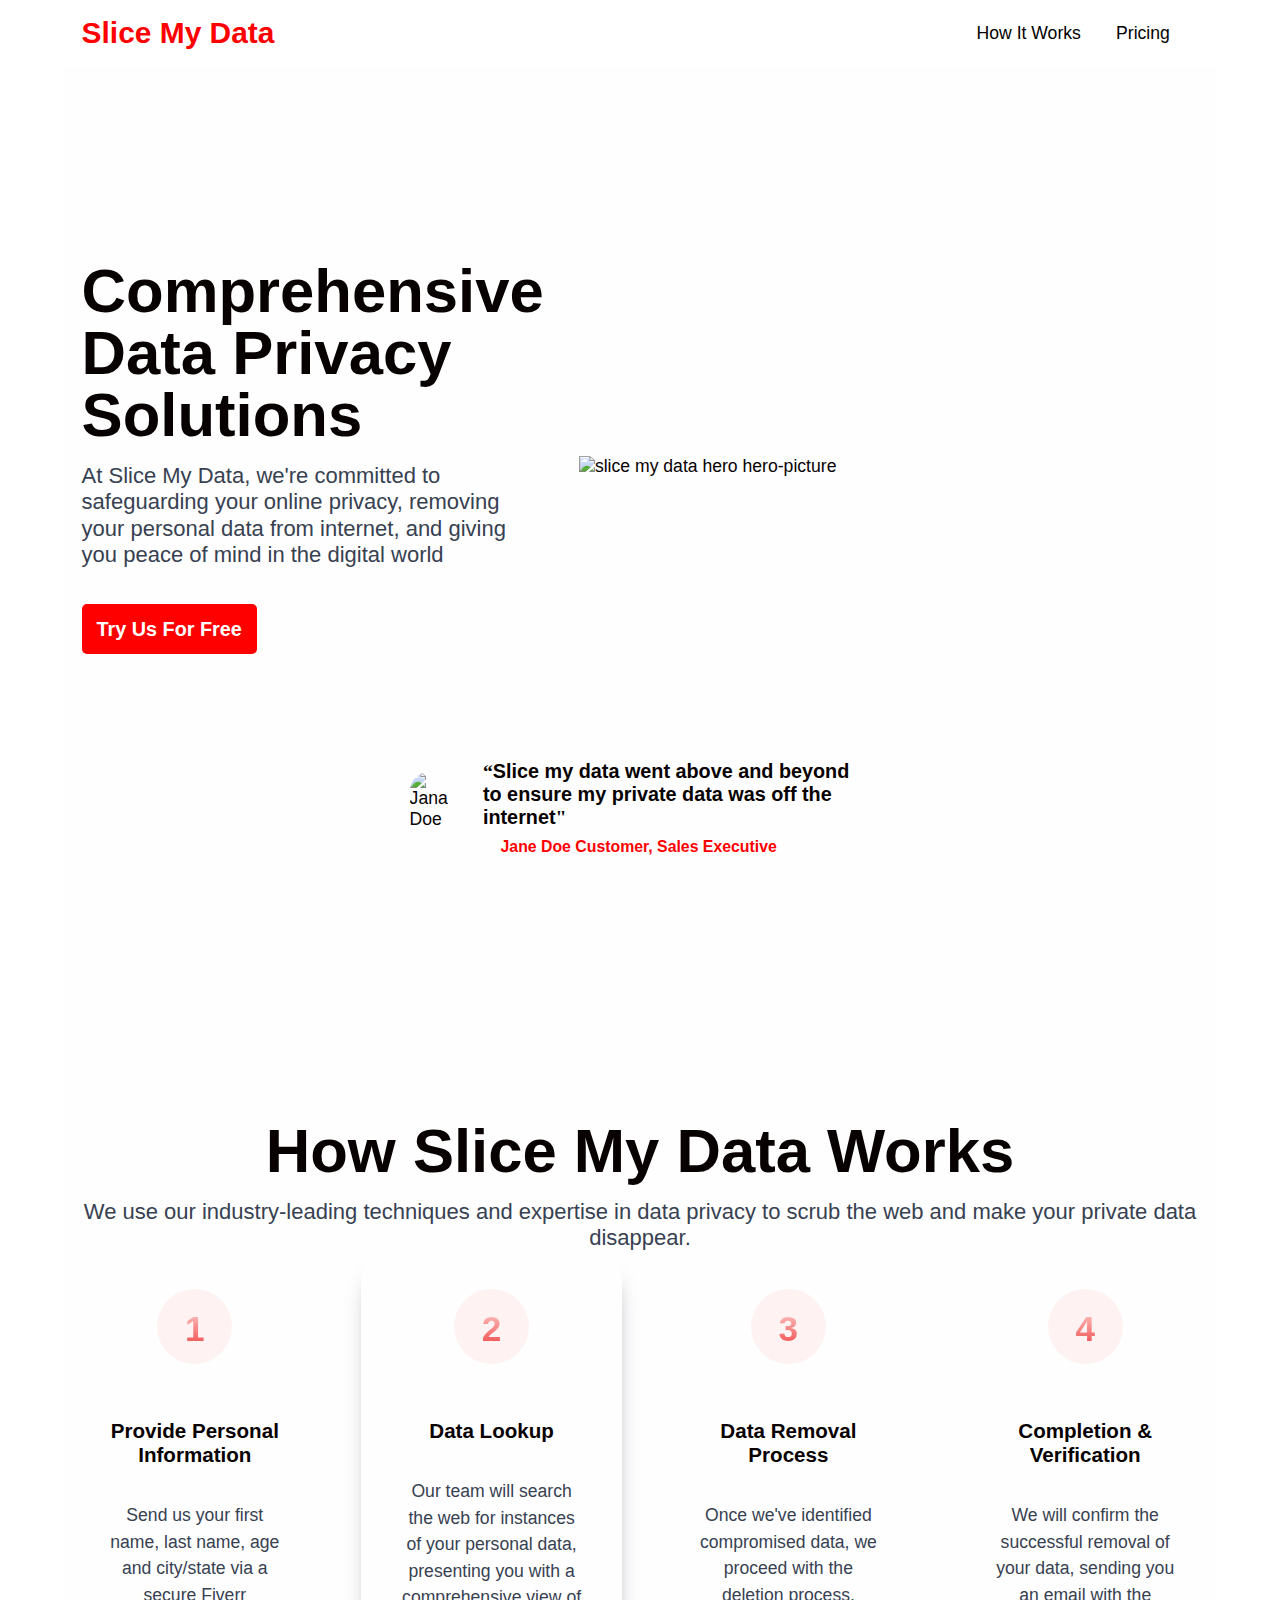
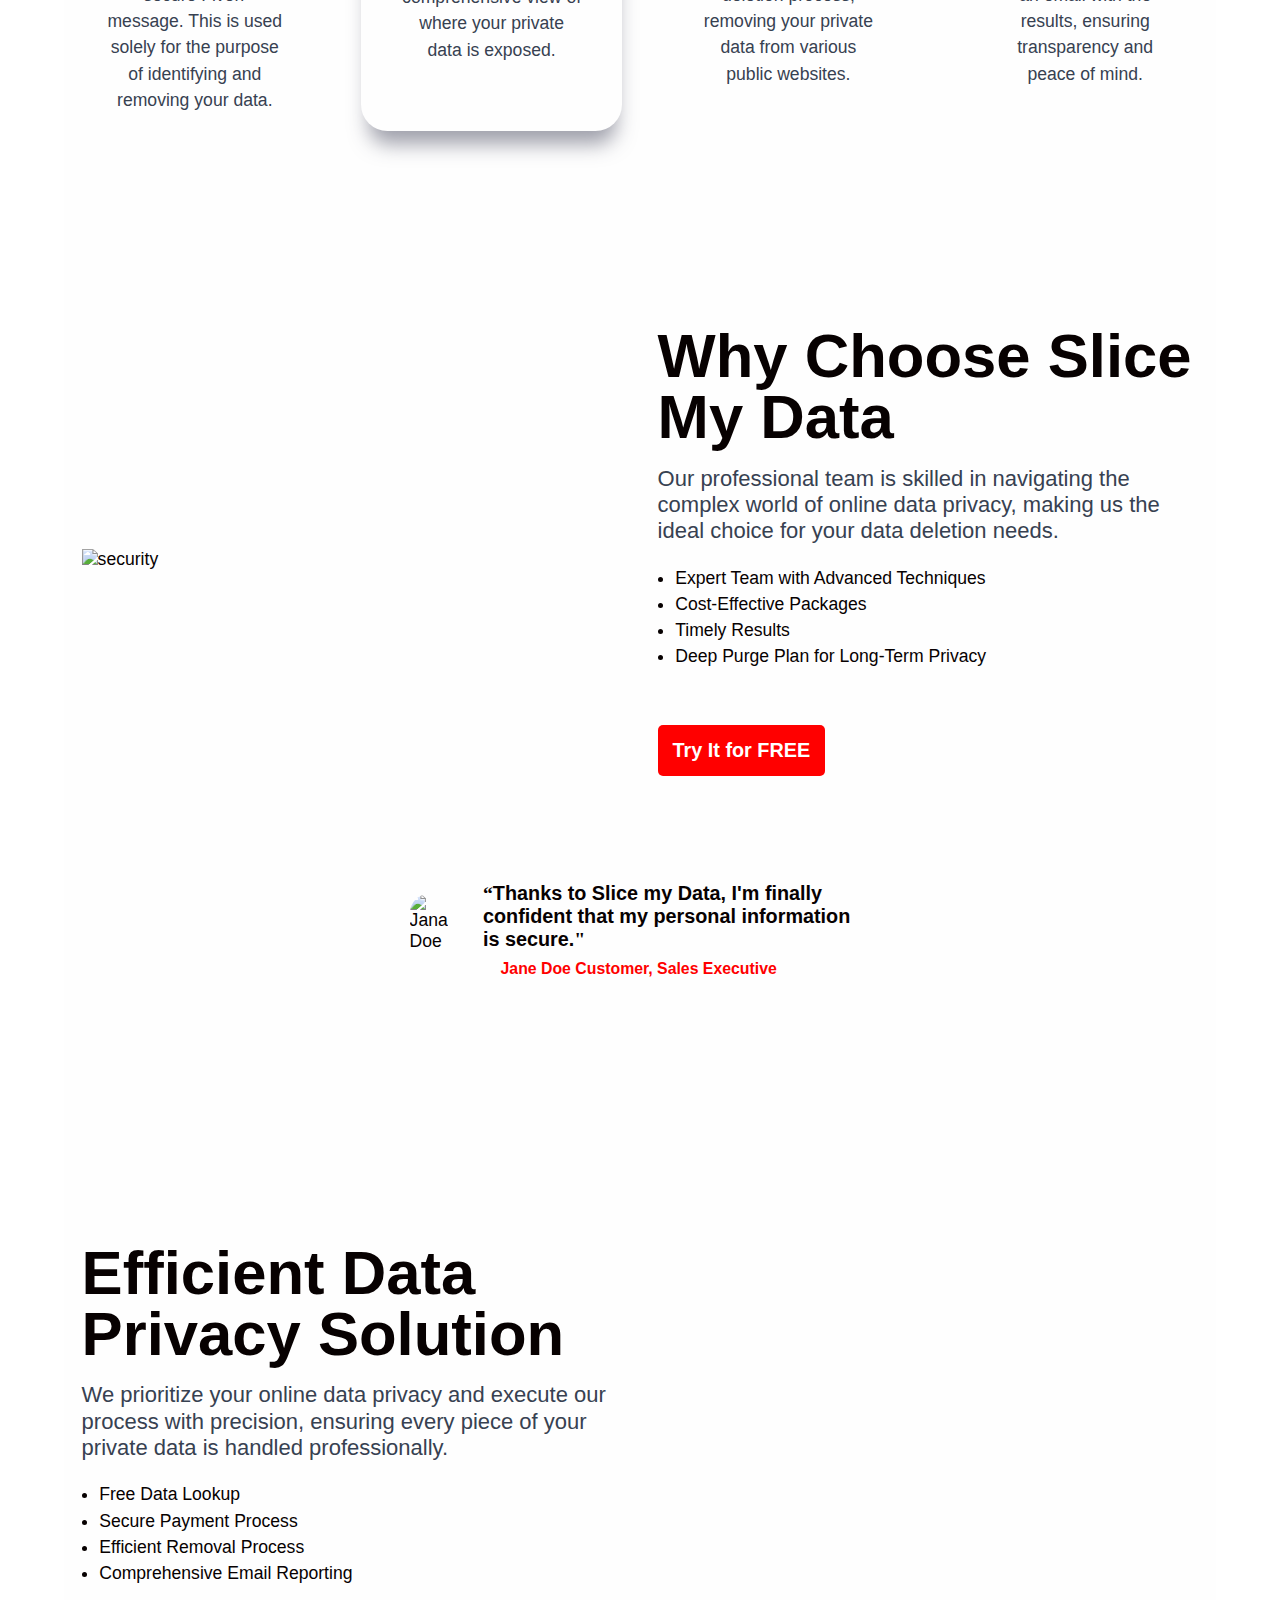
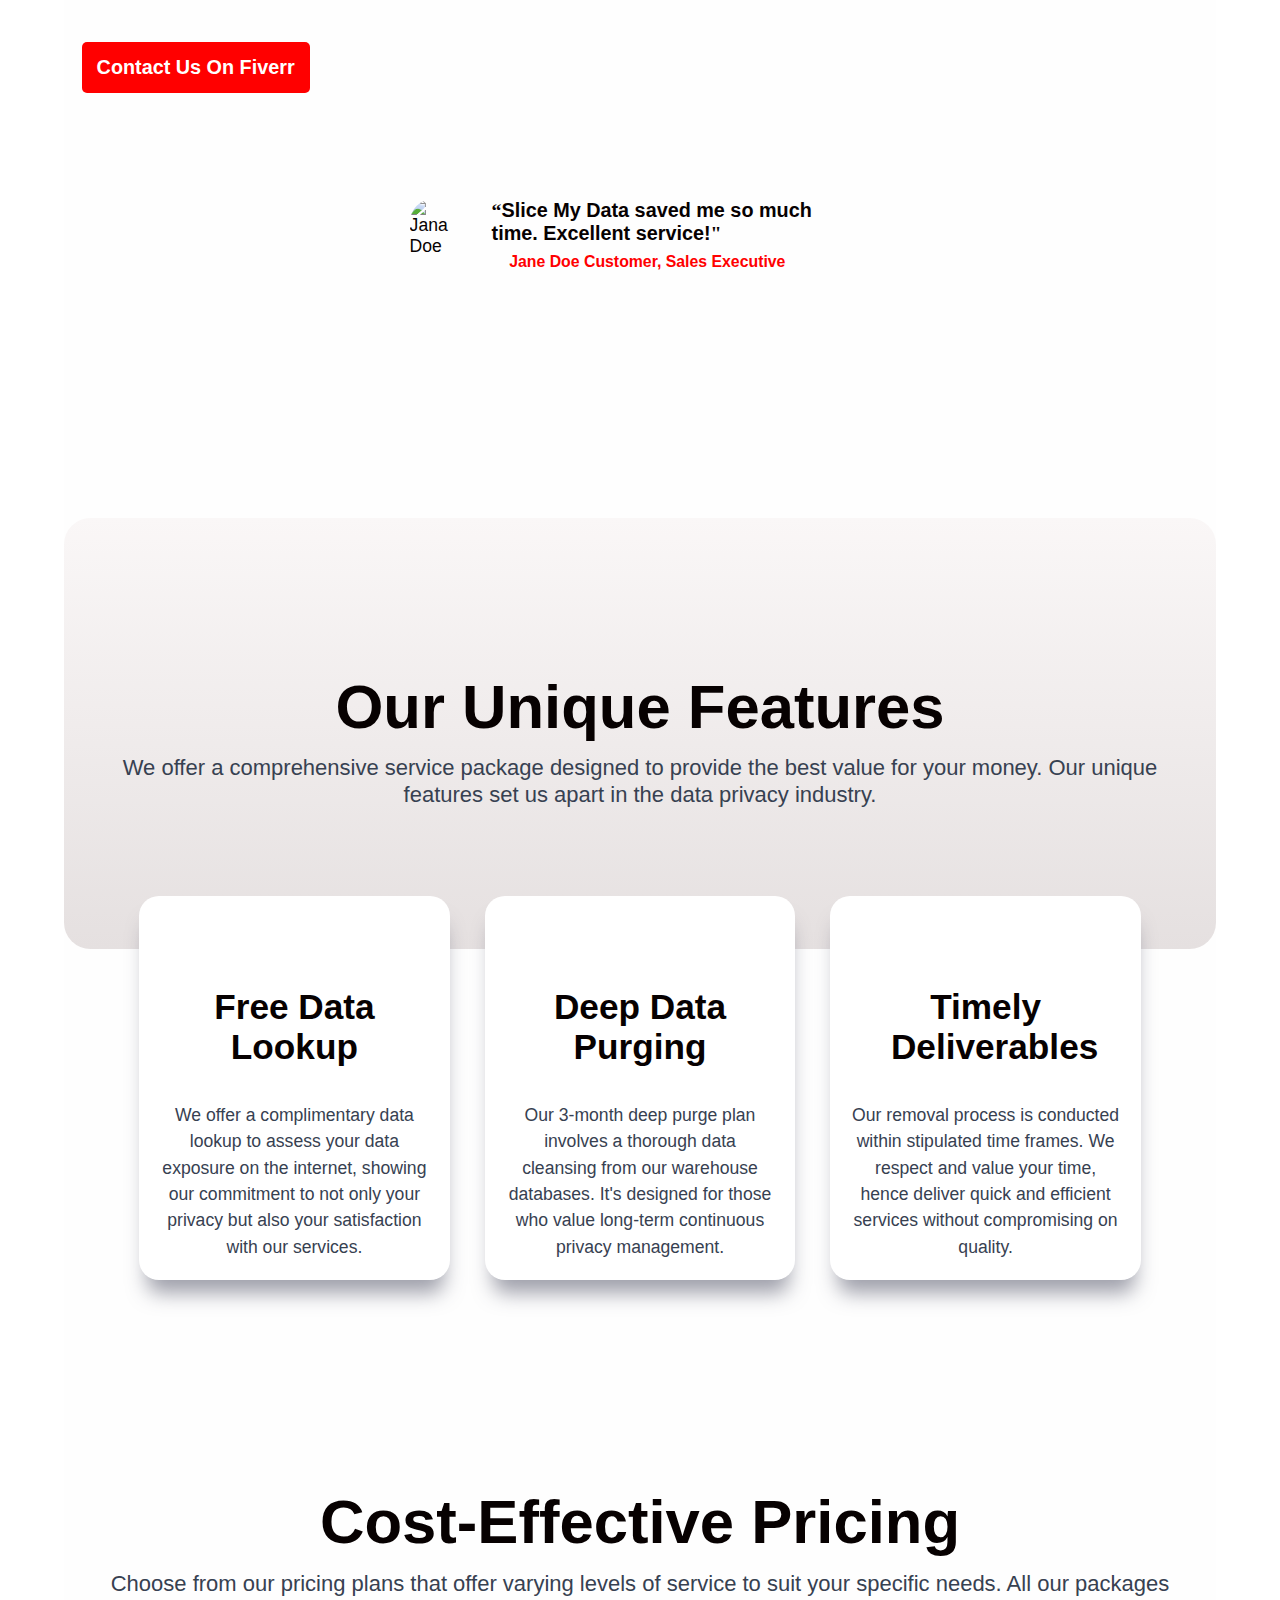
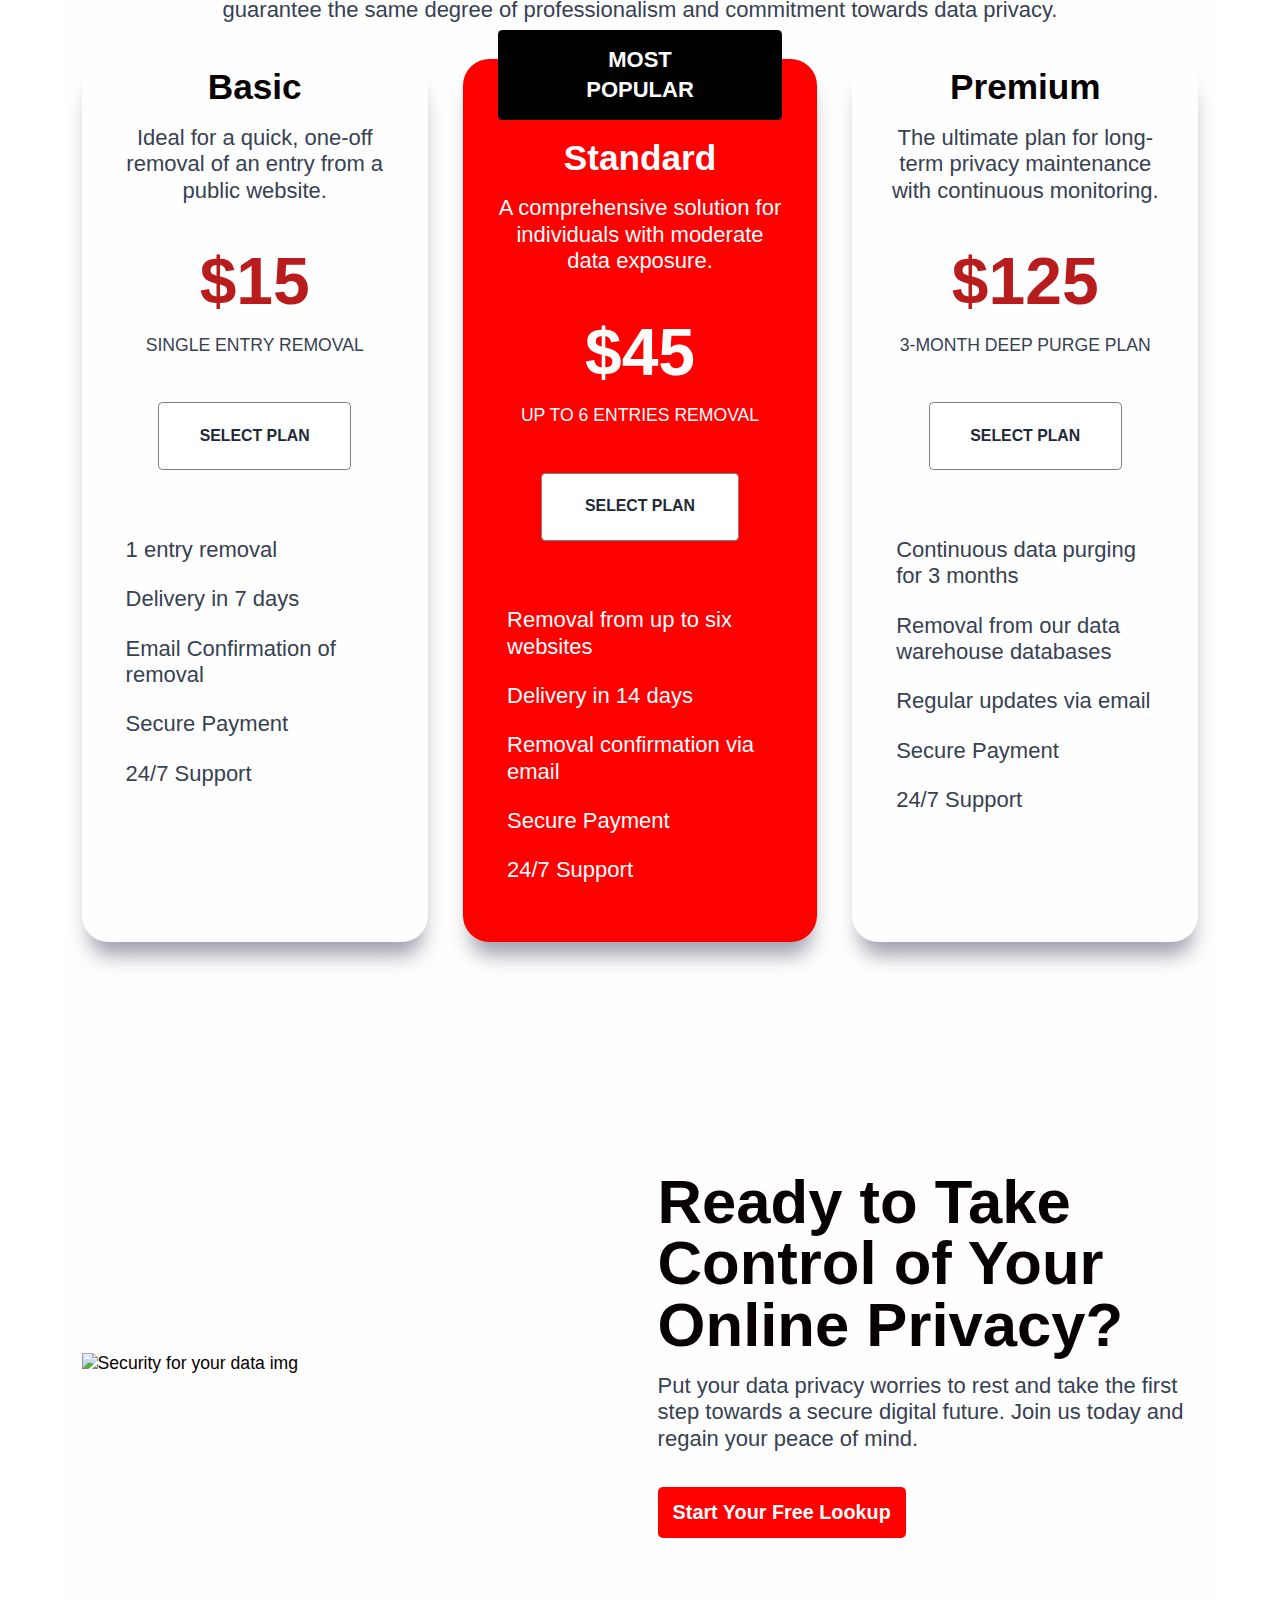
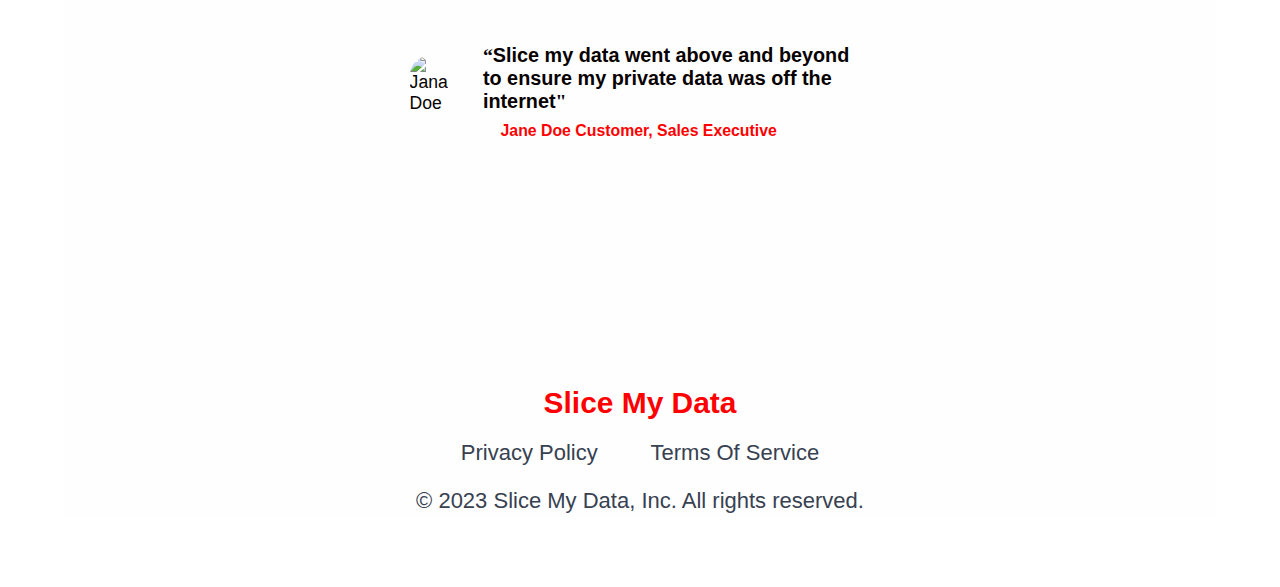
==== index.html @ 493822fb "Add files via upload" ====
<!DOCTYPE html>
<html lang="en">
<head>
    <meta charset="UTF-8">
    <meta name="viewport" content="width=device-width, initial-scale=1.0">
    <title>Slice My Data</title>
    <link rel="stylesheet" href="styles.css">
    <script src="https://kit.fontawesome.com/7e631a94cf.js" crossorigin="anonymous"></script>
    <link rel="preconnect" href="https://fonts.googleapis.com">
    <link rel="preconnect" href="https://fonts.gstatic.com" crossorigin>
    <link href="https://fonts.googleapis.com/css2?family=IM+Fell+English&family=Work+Sans:wght@300;400&display=swap" rel="stylesheet">
</head>
<body>

    <nav class="nav">
      <input type="checkbox" id="nav-check">
      <div class="nav-header">
        <div class="nav-title logo">
          Slice My Data
        </div>
      </div>
      <div class="nav-btn menu-items">
        <label for="nav-check">
          <span></span>
          <span></span>
          <span></span>
        </label>
      </div>
      
      <ul class="nav-list">
        <li><a href="#HIW" class="hover-animation">How It Works</a></li>
        <li><a href="#pricing" class="hover-animation">Pricing</a></li>
      </ul>
    </nav>

    <section class="sec-1 sec">
        <div class="flex">
            <div class="container container-text">
                <h1 class="typical-h1">Comprehensive Data Privacy Solutions</h1>
                <p class="typical-p">
                    At Slice My Data, we're committed to safeguarding your online privacy, removing your personal data from internet, and giving you peace of mind in the digital world
                </p>
                <a href="https://www.fiverr.com/slicemydata/remove-your-private-data-from-the-internet">
                    <button>
                      Try Us For Free
                    </button>
                </a>
            </div>
            <div class="container hero-pic">
                <img src="https://lh3.googleusercontent.com/pw/AIL4fc9LRq6quqJDynAmalE-CqvvduDK06QhNIjMO1UEKnn6tA0SFuJkMpLPfckiDXf_ny_CazQTvuLOGNgBbD3gEzTSTfD4pCOJr8zWbxgJRTvOsJTTGPjc=w2400" alt="slice my data hero hero-picture">
            </div>
        </div>
        <div class="container-testimonial">
            <div class="testimonial">
                <div class="testimonial-img">
                  <img src="https://lh3.googleusercontent.com/pw/AIL4fc-fHwkFyiJH9jdMZNU3hadpTL1e8hpq3j5p7Io_cjajIgJ_vlz_eKjI6-iQMoySTY0iyNJSu5Yeb2M-REQYi4u9dmXGnegje-zbEZcKLz75EejUuY7l=w2400" alt="Jana Doe">
                </div>
                <div class="testimonial-text">
                  <h4 class="testimonial-review"><span class="quotes">“</span>Slice my data went above and beyond to ensure my private data was off the internet<span class="quotes">"</span></h4>
                  <h4 class="testimonial-span"><span class="name">Jane Doe </span>Customer, Sales Executive
                  </h4>
                </div>
              </div>
        </div>
    </section>

    <section class="sec-2 sec centered-sec" id="HIW">
        <h1>
            How Slice My Data Works
        </h1>
        <p>
            We use our industry-leading techniques and expertise in data privacy to scrub the web and make your private data disappear.
        </p>
        <div class="four-items">
            <div class="item item-1">
              <div class="need-height">
                <h6 class="number"><span class="gradient">1</span></h6>
              </div>
              
              <h3>Provide Personal Information</h3>
              <p class="item-p">Send us your first name, last name, age and city/state via a secure Fiverr message. This is used solely for the purpose of identifying and removing your data.</p>
            </div>
  
            <div class="item item-2">
              <div class="need-height">
                <h6 class="number"><span class="gradient">2</span>
              </div>
              <h3>Data Lookup</h3>
              <p class="item-p">Our team will search the web for instances of your personal data, presenting you with a comprehensive view of where your private data is exposed.</p>
            </div>
  
            <div class="item item-3">
              <div class="need-height">
                <h6 class="number"><span class="gradient">3</span></h6>
              </div>
              <h3>Data Removal Process</h3>
              <p class="item-p">Once we've identified compromised data, we proceed with the deletion process, removing your private data from various public websites.</p>
            </div>
  
            <div class="item item-4">
              <div class="need-height">
                <h6 class="number"><span class="gradient">4</span></h6>
              </div>
              <h3>Completion & Verification</h3>
              <p class="item-p">We will confirm the successful removal of your data, sending you an email with the results, ensuring transparency and peace of mind.</p>
            </div>
  
          </div>
    </section>

    <section class="sec-3 sec">

        <div class="flex">
            
            <div class="container">
                <img src="https://lh3.googleusercontent.com/pw/AIL4fc-e2VDKSoEnK_CK_8Wzz2lpBJkRW6JgFkhCg0bwZ6cNAxGiBW9dP_9ibkZhu9WJudmzMGI0Fx3YplO--aniDfaKV0Q1jyg9t3vU3zhLEytHpPh5ycuv=w2400" alt="security">
            </div>

            <div class="container">
                <h1 class="typical-h1">Why Choose Slice My Data</h1>
                <p class="typical-p">Our professional team is skilled in navigating the complex world of online data privacy, making us the ideal choice for your data deletion needs.</p>
                <ul>
                    <li>Expert Team with Advanced Techniques</li>
                    <li>Cost-Effective Packages</li>
                    <li>Timely Results</li>
                    <li>Deep Purge Plan for Long-Term Privacy</li>
                </ul>
                <a href="https://www.fiverr.com/slicemydata/remove-your-private-data-from-the-internet"><button>Try It for FREE</button></a>
            </div>
        </div>
        <div class="container-testimonial">
            <div class="testimonial">
                <div class="testimonial-img">
                  <img src="https://lh3.googleusercontent.com/pw/AIL4fc-fHwkFyiJH9jdMZNU3hadpTL1e8hpq3j5p7Io_cjajIgJ_vlz_eKjI6-iQMoySTY0iyNJSu5Yeb2M-REQYi4u9dmXGnegje-zbEZcKLz75EejUuY7l=w2400" alt="Jana Doe">
                </div>
                <div class="testimonial-text">
                  <h4 class="testimonial-review"><span class="quotes">“</span>Thanks to Slice my Data, I'm finally confident that my personal information is secure.<span class="quotes">"</span></h4>
                  <h4 class="testimonial-span"><span class="name">Jane Doe </span>Customer, Sales Executive
                  </h4>
                </div>
              </div>
        </div>
        
    </section>

    <section class="sec-4 sec">

        <div class="flex">
            <div class="container">
                <h1 class="typical-h1">Efficient Data Privacy Solution</h1>
                <p class="typical-p">We prioritize your online data privacy and execute our process with precision, ensuring every piece of your private data is handled professionally.</p>
                <ul>
                    <li>
                        Free Data Lookup
                    </li>
                    <li>Secure Payment Process</li>
                    <li>Efficient Removal Process</li>
                    <li>Comprehensive Email Reporting</li>
                </ul>
                <a href="https://www.fiverr.com/slicemydata/remove-your-private-data-from-the-internet"><button>Contact Us On Fiverr</button></a>
            </div>
            <div class="container">
                <img src="https://lh3.googleusercontent.com/pw/AIL4fc87-Yf-LrP5exTT18NG6acvqYSPWtJXEkvd0dEz7wUBvKhAcKYidmhbDLucde2CVWBixTkgZWXU6pm-8HDik5ZPhwtjvppHqymbbYsuJ-rsejxzsKBL=w2400" alt="">
            </div>
        </div>

        <div class="container-testimonial">
            <div class="testimonial">
                <div class="testimonial-img">
                  <img src="https://lh3.googleusercontent.com/pw/AIL4fc-fHwkFyiJH9jdMZNU3hadpTL1e8hpq3j5p7Io_cjajIgJ_vlz_eKjI6-iQMoySTY0iyNJSu5Yeb2M-REQYi4u9dmXGnegje-zbEZcKLz75EejUuY7l=w2400" alt="Jana Doe">
                </div>
                <div class="testimonial-text">
                  <h4 class="testimonial-review"><span class="quotes">“</span>Slice My Data saved me so much time. Excellent service!<span class="quotes">"</span></h4>
                  <h4 class="testimonial-span"><span class="name">Jane Doe </span>Customer, Sales Executive
                  </h4>
                </div>
              </div>
        </div>
    </section>

    <section class="sec-5 sec centered-sec">
        <div class="background-wrapper">
            <h1>
                Our Unique Features
            </h1>
            <p>
                We offer a comprehensive service package designed to provide the best value for your money. Our unique features set us apart in the data privacy industry.
            </p>
        </div>

        <div class="two-cards">
            <div class="card">
              <img src="https://lh3.googleusercontent.com/pw/AIL4fc9sB_7MSoNHAYVN-nQnN3hPqbNoEiYlXxbOwbQ5DWexAZ13kQVPIKj16a6r9-zOwmw6P8M-3hQXbN7gHc1UxLPOzU5s2Bu3UBV5kY6pru4Jfy1fbYfa=w2400" alt="">
              <H3>Free Data Lookup</H3>
              <p class="main-content-p">We offer a complimentary data lookup to assess your data exposure on the internet, showing our commitment to not only your privacy but also your satisfaction with our services.</p>
            </div>
            <div class="card">
              <img src="https://lh3.googleusercontent.com/pw/AIL4fc-LhSa_9dyKPphBq3ULhLpSxOtfhllyQ_dLrisGG1PKyuiKVozc4-0uXG2IADsETWnxzKfuGEx8CvXqkr_Brt7oWMD_oBHQej7drOKwYi1dVd94N3PY=w2400" alt="">
              <H3>Deep Data Purging</H3>
              <p class="main-content-p">Our 3-month deep purge plan involves a thorough data cleansing from our warehouse databases. It's designed for those who value long-term continuous privacy management.</p>
            </div>

            <div class="card card-bottom">
                <img src="https://lh3.googleusercontent.com/pw/AIL4fc-CrkYCkKdA-8hWBNg2KfqpVgNkzG8Yusrm5uIEhsp0QHq6RijwPiKKiD0dpiR35KiJ6dSzTu8BnPb0sYfZLPJZtfUYOy19sGZs6YXT2WViyfgoS2lY=s86-p-k" alt="">
                <H3>Timely Deliverables</H3>
                <p class="main-content-p">Our removal process is conducted within stipulated time frames. We respect and value your time, hence deliver quick and efficient services without compromising on quality.</p>
              </div>
            
          
          </div>
    </section>

    <section class="sec-6 sec centered-sec" id="pricing">
        <h1>
            Cost-Effective Pricing
        </h1>
        <p>
            Choose from our pricing plans that offer varying levels of service to suit your specific needs. All our packages guarantee the same degree of professionalism and commitment towards data privacy.
        </p>
        <div class="pricing-cards-wrapper">
            <div class="pricing-card">
              <div class="topPart-pricing-card">
                <h4>Basic</h4>
                <p class="main-content-p">Ideal for a quick, one-off removal of an entry from a public website.</p>
                <p class="price">$15</p>
                <p class="p-price">Single Entry Removal</p>
                <button>SELECT PLAN</button>
              </div>

              <div class="bottomPart-pricing-card">
                <div><i class="fa-regular fa-circle-check fa-xl"></i>
                <p>1 entry removal</p></div>
                <div><i class="fa-regular fa-circle-check fa-xl"></i>
                <p>Delivery in 7 days</p></div>
                <div><i class="fa-regular fa-circle-check fa-xl"></i>
                <p>Email Confirmation of removal</p></div>
                <div><i class="fa-regular fa-circle-check fa-xl"></i>
                <p>Secure Payment</p></div>
                <div><i class="fa-regular fa-circle-check fa-xl"></i>
                <p>24/7 Support</p></div>
                
              </div>
            </div>
            <div class="pricing-card most-popular">
              <div class="topPart-pricing-card most-popular">
                <div class="most-popular-div">MOST POPULAR</div>
                <h4>Standard</h4>
                <p class="main-content-p">A comprehensive solution for individuals with moderate data exposure.</p>
                <p class="price">$45</p>
                <p class="p-price">Up to 6 Entries Removal</p>
                <button>SELECT PLAN</button>
              </div>

              <div class="bottomPart-pricing-card bottomPart-pricing-card">
                <div><i class="fa-regular fa-circle-check fa-xl"></i><p>Removal from up to six websites</p></div>
                <div><i class="fa-regular fa-circle-check fa-xl"></i>
                <p>Delivery in 14 days</p></div>
                <div><i class="fa-regular fa-circle-check fa-xl"></i>
                <p>Removal confirmation via email</p></div>
                <div><i class="fa-regular fa-circle-check fa-xl"></i>
                <p>Secure Payment</p></div>
                <div><i class="fa-regular fa-circle-check fa-xl"></i>
                <p>24/7 Support</p></div>
                
              </div>
            </div>

            <div class="pricing-card">
              <div class="topPart-pricing-card">
                <h4>Premium</h4>
                <p class="main-content-p">The ultimate plan for long-term privacy maintenance with continuous monitoring.</p>
                <p class="price">$125</p>
                <p class="p-price">3-Month Deep Purge Plan</p>
                <button>SELECT PLAN</button>
              </div>

              <div class="bottomPart-pricing-card">
                <div><i class="fa-regular fa-circle-check fa-xl"></i>
                <p>Continuous data purging for 3 months</p></div>
                <div><i class="fa-regular fa-circle-check fa-xl"></i>
                <p>Removal from our data warehouse databases</p></div>
                <div><i class="fa-regular fa-circle-check fa-xl"></i>
                <p>Regular updates via email</p></div>
                <div><i class="fa-regular fa-circle-check fa-xl"></i>
                <p>Secure Payment</p></div>
                <div><i class="fa-regular fa-circle-check fa-xl"></i>
                <p>24/7 Support</p></div>
              </div>
            </div>
          </div>
    </section>

    <section class="sec-7 sec">
        <div class="flex">
            <div class="container">
                <img src="https://lh3.googleusercontent.com/pw/AIL4fc9qLxDAeBxHrpGeANGznBG7KTyfvs1thtujuDSDgweLDN7kPhL2zuHo-5EG4s5iwuqysoKQqfvdolaxuDDmajAWG33UOff95br0_A1gfnG55IMW8srL=w2400" alt="Security for your data img">
            </div>

            <div class="container">
                <h1 class="typical-h1">Ready to Take Control of Your Online Privacy?</h1>
                <p class="typical-p">Put your data privacy worries to rest and take the first step towards a secure digital future. Join us today and regain your peace of mind.</p>
                <a href="https://www.fiverr.com/slicemydata/remove-your-private-data-from-the-internet"><button>Start Your Free Lookup</button></a>
            </div>
            
        </div>
        <div class="container-testimonial">
            <div class="testimonial">
                <div class="testimonial-img">
                  <img src="https://lh3.googleusercontent.com/pw/AIL4fc-fHwkFyiJH9jdMZNU3hadpTL1e8hpq3j5p7Io_cjajIgJ_vlz_eKjI6-iQMoySTY0iyNJSu5Yeb2M-REQYi4u9dmXGnegje-zbEZcKLz75EejUuY7l=w2400" alt="Jana Doe">
                </div>
                <div class="testimonial-text">
                  <h4 class="testimonial-review"><span class="quotes">“</span>Slice my data went above and beyond to ensure my private data was off the internet<span class="quotes">"</span></h4>
                  <h4 class="testimonial-span"><span class="name">Jane Doe </span>Customer, Sales Executive
                  </h4>
                </div>
              </div>
        </div>
    </section>

    <footer>
        <h2 class="logo">Slice My Data</h2>

        <div class="footer-flex">
          <p class="privacy-policy">Privacy Policy</p>
          <p>Terms Of Service</p>
        </div>

        <p>© 2023 Slice My Data, Inc. All rights reserved.</p>
      </footer>
</body>
</html>
---- styles.css ----
*,
*::after,
*::before {
  box-sizing: border-box;
  padding: 0;
  margin: 0;
}

html {
    background-color: white;
    font-size: 1.1rem;

    scroll-behavior: smooth;
}

body {
    background-color: #fefefe;
    color: #070101;
    height: 100%;
    width: 90%;
    max-width: 1500px;
    margin: 0 auto;
    font-family: 'Titillium Web', Helvetica, sans-serif;
}

.sec {
    display: flex;
    flex-direction: column;
    margin: 10rem auto;
} 

.centered-sec > p {
    text-align: center;
}

.flex {
    display: flex;
}

.container {
    width: 50%;
    padding: 0 1rem;
    display: flex;
    flex-direction: column;
    justify-content: center;
}

.container-testimonial {
    width: 80%;
    margin: 0 auto;
}

.container-text {
    display: flex;
    flex-direction: column;
    justify-content: center;
}

h1 {
    margin: 1rem auto;
    font-weight: 800;
    font-size: 3.5rem;
    line-height: 1;
}

p {
    margin: 1 auto;
    font-size: 1.25rem;
    line-height: 1.5rem;
    color: rgb(55 65 81);
}

ul {
    margin: 1rem;
}

ul > li {
    margin: .3rem 0;
}

.hero-pic {
  width: 70%;
  padding: 0 1rem;
  display: flex;
  flex-direction: column;
  justify-content: center;
}

img {
  max-width: 100%;
}

a {
  text-decoration: none;
}


/* ---------- NAV ----------  */

.pc-nav {
  display: flex;
  justify-content: space-between;
  margin-top: 2rem;
  margin-bottom: -5rem;
}

.logo {
  color: red;
  font-size: 1.7rem;
  font-weight: 900;
}

.menu-items {
  display: flex;
  margin-right: 19rem;
  justify-content: center;
  align-items: center;
}

.menu-items p {
  margin: 0 2rem;
  font-size: 1rem;
  font-weight: 400;
}

.nav {
  width: 100%;
  background-color: white;
  display: flex;
  align-items: center;
}

.nav > .nav-header {
  flex: 0.95;
  padding-left: 1rem;
}


.nav > .nav-list {
  display: flex;
  gap: 2rem;
}
.nav > .nav-list > li {
  list-style-type: none;
}
.nav > .nav-list > li a {
  text-decoration: none;
  color: #020000;
  cursor: pointer;
}
.nav > #nav-check {
    display: none;
}

/* hover animation */

.nav-list a:hover {
  
  transition: color 0.3s ease-in-out;
  
}

.hover-animation {
  display: inline-block;
  position: relative;
  
}

.hover-animation::after {
  content: '';
  position: absolute;
  width: 100%;
  transform: scaleX(0);
  height: 2px;
  bottom: 0;
  left: 0;
  background-color: red;
  transform-origin: bottom right;
  transition: transform 0.25s ease-out;
}

.hover-animation:hover::after {
  transform: scaleX(1);
  transform-origin: bottom left;
}


/* ---------- TESTIMONIAL ----------  */

.testimonial {
    display: flex;
    margin: 3rem auto;
    width: 50%;
  }

  .testimonial-img {
    display: grid;
    place-items: center center;
    margin-right: 1rem;
  }
  
  
  .testimonial-img img {
    max-width: 72px;
    height: 72px;
    border-radius: 99999px;
    object-fit: cover;
    
  }

  .testimonial-text {
    display: flex;
    flex-direction: column;
    margin: 1rem;
  }
  
  .testimonial-review {
    font-size: 1.125rem;
    
  }
  
  .testimonial-span {
    font-weight: 700;
    font-size: .9rem;
    color: red;
    margin-top: .5rem;
    margin-left: 1rem;
  }

  button {
    width: fit-content;
    font-size: 1.125rem;
    line-height: 1.75rem;
    font-weight: 600;
    padding: 10px 15px;
    border-radius: 5px;
    background-color: red;
    color: white;
    border: none;
    margin: 2rem 0;
    cursor: pointer;
  }

  .quotes {
    font-family: 'IM Fell English', serif;
  }


  /*--------------- GRID 4 ITEMS SEC-2 ---------------*/

.four-items {
    display: grid;
    grid-template-columns: repeat(4,minmax(0,1fr));
    grid-row: 1;
    gap: 2rem;
    place-items: center safe;
  }
  
  .item {
    display: flex;
    flex-direction: column;
    position: relative;
    border-radius: 1.5rem;
    width: 100%;
  }
  
  .number {
    display: grid;
    place-items: center center;
    font-size: 2rem;
    margin: 0 auto;
    background-color: rgb(254 242 242);
    height: 75px;
    width: 75px;
    padding: 20px;
    border-radius: 100em;
  }
  
  .gradient {
    background-image:linear-gradient( #fecaca, #ef4444);
    -webkit-background-clip: text;
    background-clip: text;
    color: transparent;
    
  }
  
  .need-height {
    display: grid;
    place-items: center center;
    height: 150px;
  }
  
  .item-p {
    font-size: 1rem;
    line-height: 1.5;
    width: 65%;
  }
  
  .item h3,
  .item-p {
    width: 70%;
    text-align: center;
    margin: 1rem auto;
  }
  
  .item-2 {
    -webkit-box-shadow: 1px 20px 20px -7px rgba(66, 68, 90, 0.5);
    -moz-box-shadow: 1px 20px 20px -7px rgba(66, 68, 90, 0.5);
    box-shadow: 1px 20px 20px -7px rgba(66, 68, 90, 0.5);
  }

    /*--------------- SEC-3 ---------------*/
    

    /*--------------- Unique-cards ---------------*/

.background-wrapper {
    background-image:linear-gradient( #faf7f7, #e5e0e0);
    padding: 8rem 1rem;
    border-radius: 1.5rem;
    text-align: center;
    position: relative;
    z-index: 1;
}

.two-cards {
    display: flex;
    justify-content: space-around;
    width: 90%;
    margin: 0 auto;
}
    
.card {
    display: flex;
    flex-direction: column;
    flex: 1 1 0%;
    position: relative;
    padding: 20px;
    border-radius: 20px;
    -webkit-box-shadow: 1px 20px 20px -7px rgba(66, 68, 90, 0.5);
    -moz-box-shadow: 1px 20px 20px -7px rgba(66, 68, 90, 0.5);
    box-shadow: 1px 20px 20px -7px rgba(66, 68, 90, 0.5);
    margin: 1rem;
    margin-top: -3rem;
    z-index: 3;
    background-color: white;
    text-align: center;
}

.card img {
    max-width:35%;
    margin: 2rem auto;
}
    
.card h3 {
    width: 70%;
    margin: 0 auto;
    font-size: 2rem;
}
    
.card p {
    margin-top: 2rem;
    font-size: 1rem;
}
    
      
/* ----------- PRICINg CARDS ----------- */

.pricing-cards-wrapper {
    display: flex;
    margin: 1rem auto;
  }
  
  .pricing-card {
    display: flex;
    flex-direction: column;
    margin: 1rem;
    width: 95%;
    border-radius: 1.5rem;
  
    -webkit-box-shadow: 1px 20px 20px -7px rgba(66, 68, 90, 0.5);
    -moz-box-shadow: 1px 20px 20px -7px rgba(66, 68, 90, 0.5);
    box-shadow: 1px 20px 20px -7px rgba(66, 68, 90, 0.5);
  }
  
  .topPart-pricing-card {
    display: flex;
    flex-direction: column;
    padding-left: 2rem;
    padding-right: 2rem;
    border-radius: 2rem;
  }
  
  .topPart-pricing-card > * {
    text-align: center;
    margin: .5rem auto;
  }
  
  .topPart-pricing-card h4 {
    font-size: 2rem;
  }
  
  .topPart-pricing-card button {
    background-color: white;
    color:  rgb(31 41 55);
    border: 1px solid gray;
    border-radius: .25rem;
    padding-top: 1rem;
    padding-bottom: 1rem;
    font-weight: 600;
    width: 70%;
    font-size: .9rem;
    text-align: center;
  }
  
  .price {
    color: rgb(185 28 28);
    font-weight: 700;
    font-size: 3.75rem;
    line-height: 1;
    margin-top: 2rem;
    margin-bottom: .5rem;
  }
  
  .p-price {
    font-weight: 100;
    color: rgb(55 65 81 / 1);
    text-transform: uppercase;
    margin-bottom: 2rem;
    font-size: 1rem;
  }
  
  .bottomPart-pricing-card {
    margin: 2rem;
  }
  
  .bottomPart-pricing-card > * {
    text-align: left;
    margin: 1rem 0;
  }
  
  .bottomPart-pricing-card > div {
    display: flex;
    align-items: center;
    margin: 1.3rem 0;
    
  }
  
  .bottomPart-pricing-card i {
    margin-right: .5rem;
    
  }
  .most-popular > .bottomPart-pricing-card i {
    color: rgb(255 255 255 );
    margin-right: .5rem;
    
  }
  
  /* MOST POPULAR CARD */
  
  .most-popular {
    background-color: red;
    color: white;
  }
  
  .most-popular  p {
    color: white;
  }
  .most-popular  i {
    color: white;
  }
  
  
  .most-popular-div {
    background-color: black;
    margin-top: -1.6rem;
    padding: .8rem 5rem;
    border-radius: .25rem;
    font-weight: 600;
    font-size: 1.25rem;
    line-height: 1.75rem;
  }

  /*--------------- FOOTER ---------------*/

footer {
    display: flex;
    flex-direction: column;
    justify-content: center;
    align-items: center;
    margin-bottom: 4rem;
  }
  
  .footer-flex {
    display: flex;
    gap: 3rem;
    margin: 1rem;
  }
  
  footer p {
    font-size: 1.25rem;
    line-height: 1.75rem;
    color: rgb(55 65 81 / 1);
  }


/*--------------- MEDIA QUERIES ---------------*/ 

@media (max-width: 1210px) {
  html {
    font-size: .9rem;
  }

  .two-cards {
    display: flex;
    justify-content: space-around;
    width: 100%;
    margin: 0 auto;
  }
  .menu-items {
    margin-right: 8rem;
  }

  .menu-items p {
    margin: 0 1rem;
    font-size: 1rem;
    font-weight: 400;
  }

}


@media (max-width: 888px) {
  html {
    font-size: 1rem;
  }

    .testimonial {
      width: 80%;
    }

    .flex {
      flex-direction: column;
      margin: 0 auto;
      justify-content: center;
      align-items: center;
    }
    
    .container {
      width: 90%;
    }

    .hero-pic {
      width: 75%;
    }

    .container-text {
      order: 2;
    }

    h1,
    p {
      text-align: center;
    }

    .four-items {
      display: grid;
      grid-template-columns: repeat(2,minmax(0,1fr));
      gap: 2rem;
      place-items: center safe;
    }

    .pricing-cards-wrapper {
      display: flex;
      flex-direction: column;
      margin: 1rem auto;
    }

    .two-cards {
      display: flex;
      justify-content: space-around;
      flex-direction: column;
      width: 90%;
      margin: 3rem auto;
      margin-top: -3rem;
    }

    .card {
     
      margin: 1rem auto;
    }
}

@media (max-width: 555px) {
  html {
    font-size: .75rem;
  }

  .four-items {
    display: grid;
    grid-template-columns: repeat(1,minmax(0,1fr));
    gap: 2rem;
    place-items: center safe;
  }

  .testimonial {
    width: 100%;
  }

  .testimonial-text {
    margin: 0;
  }

  h1 {
    font-size: 2.5rem;
  }

  a {
    
    margin: 1rem auto;
  }

  .menu-items {
    margin-right: 1rem;
  }

  .menu-items p {
    margin: 0 1rem;
    font-size: 1rem;
    font-weight: 400;
  }
}



@media (max-width: 480px) {
  .nav {
    padding: 1rem;
  }
  .nav > .nav-btn {
    display: inline-block;
    position: absolute;
    right: 0;
    top: 0;
    padding-top: 0.2rem;
  }
  .nav > .nav-btn > label {
    display: inline-block;
    width: 50px;
    height: 50px;
    padding: 13px;
  }
  .nav > .nav-btn > label > span {
    display: block;
    width: 25px;
    height: 10px;
    border-top: 2px solid #000000;
  }
  .nav > .nav-list {
    position: absolute;
    display: flex;
    flex-direction: column;
    gap: 1rem;
    width: 100%;
    background-color: transparent;
    height: 0;
    transition: all 0.3s ease-in;
    top: 40px;
    left: 40%;
    overflow: hidden;
  }
  .nav > .nav-list > li {
    width: 100%;
    margin-top: 1.5rem;
  }
  .nav > #nav-check:checked ~ .nav-list {
    height: calc(100vh - 80vh);
  }
}
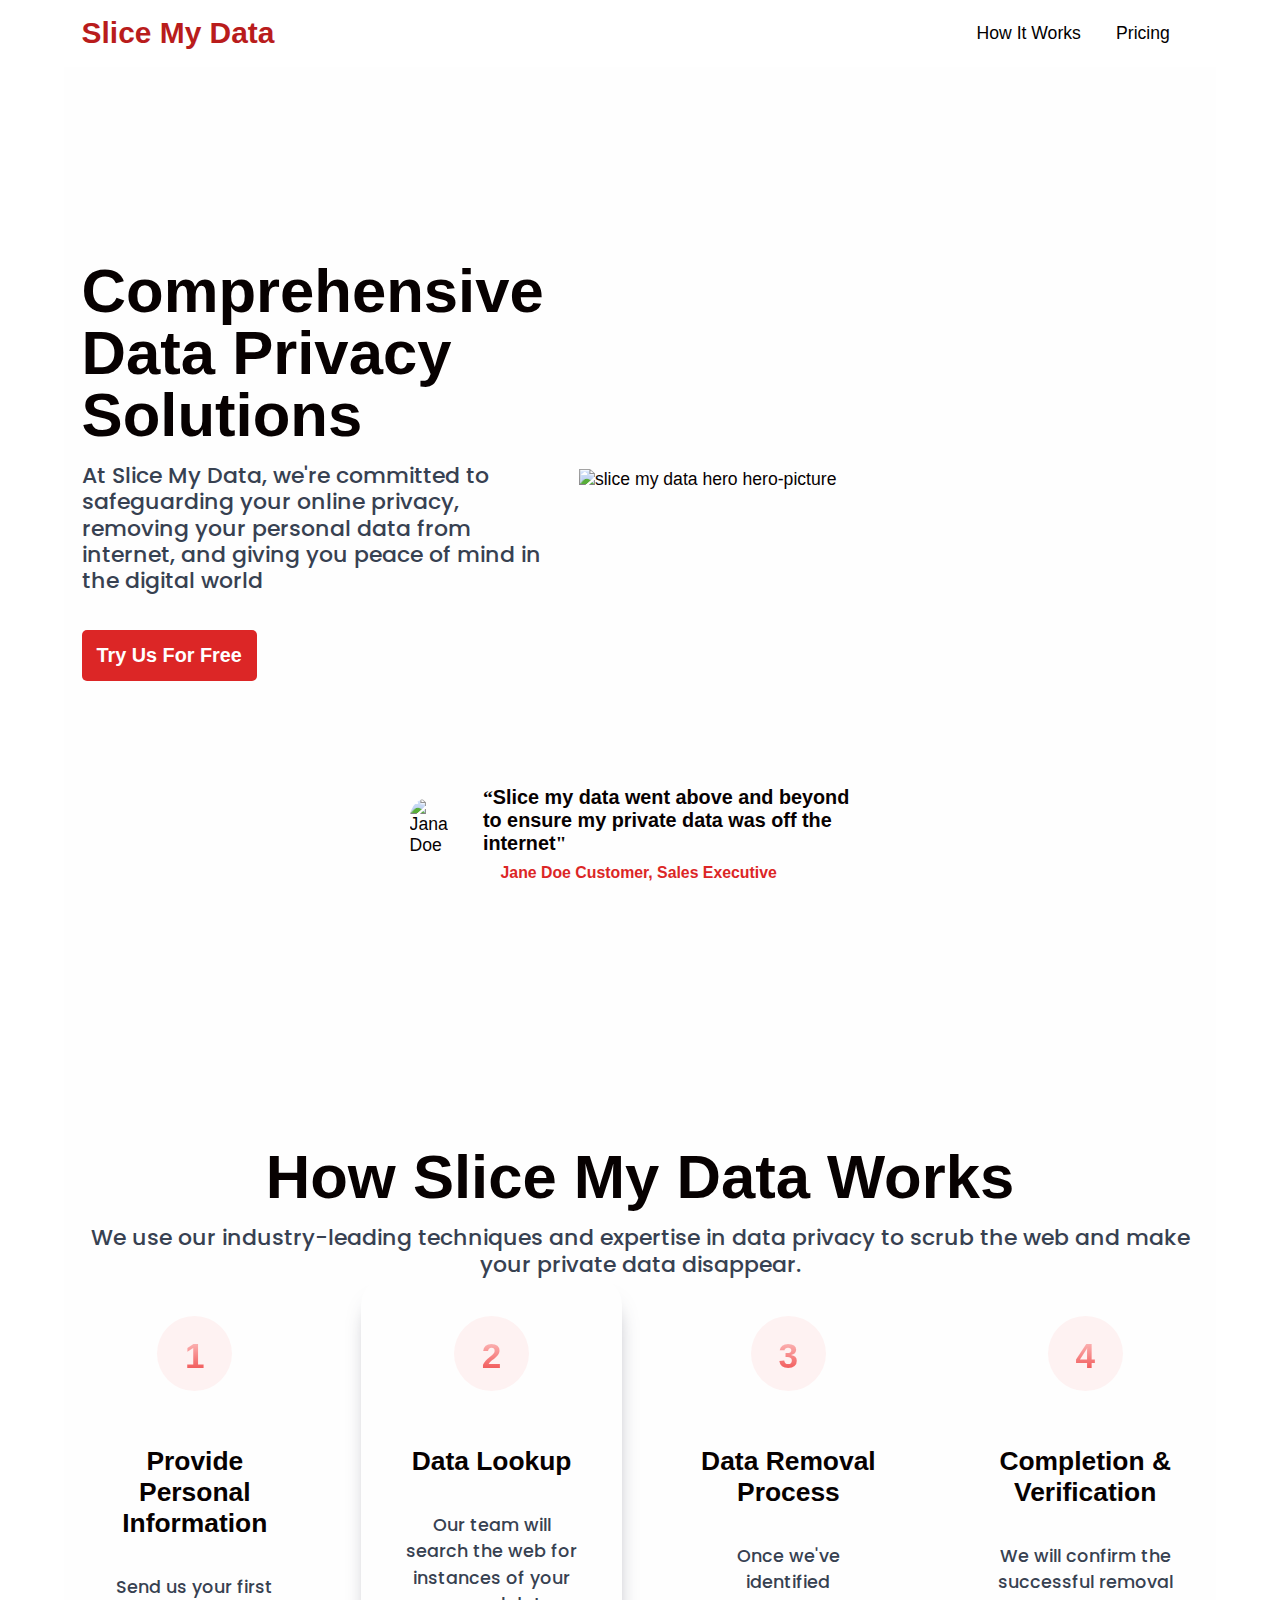
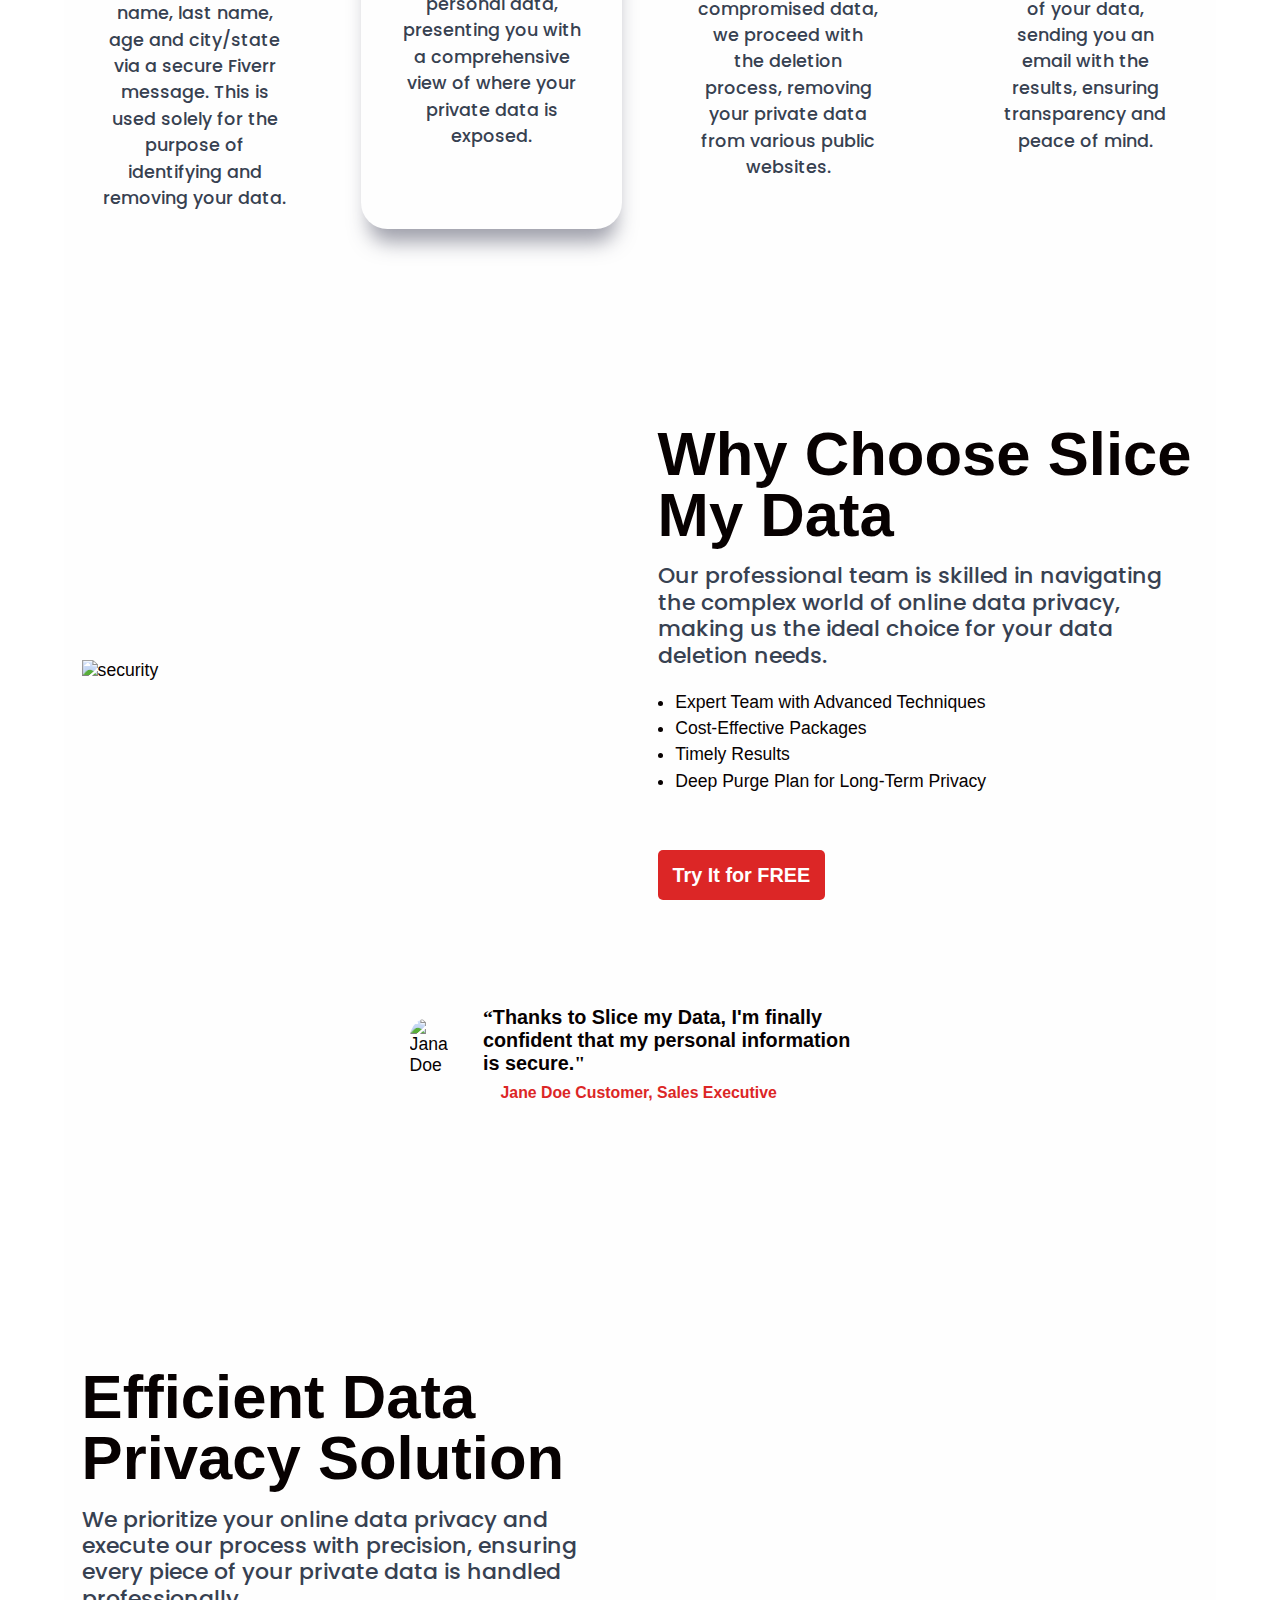
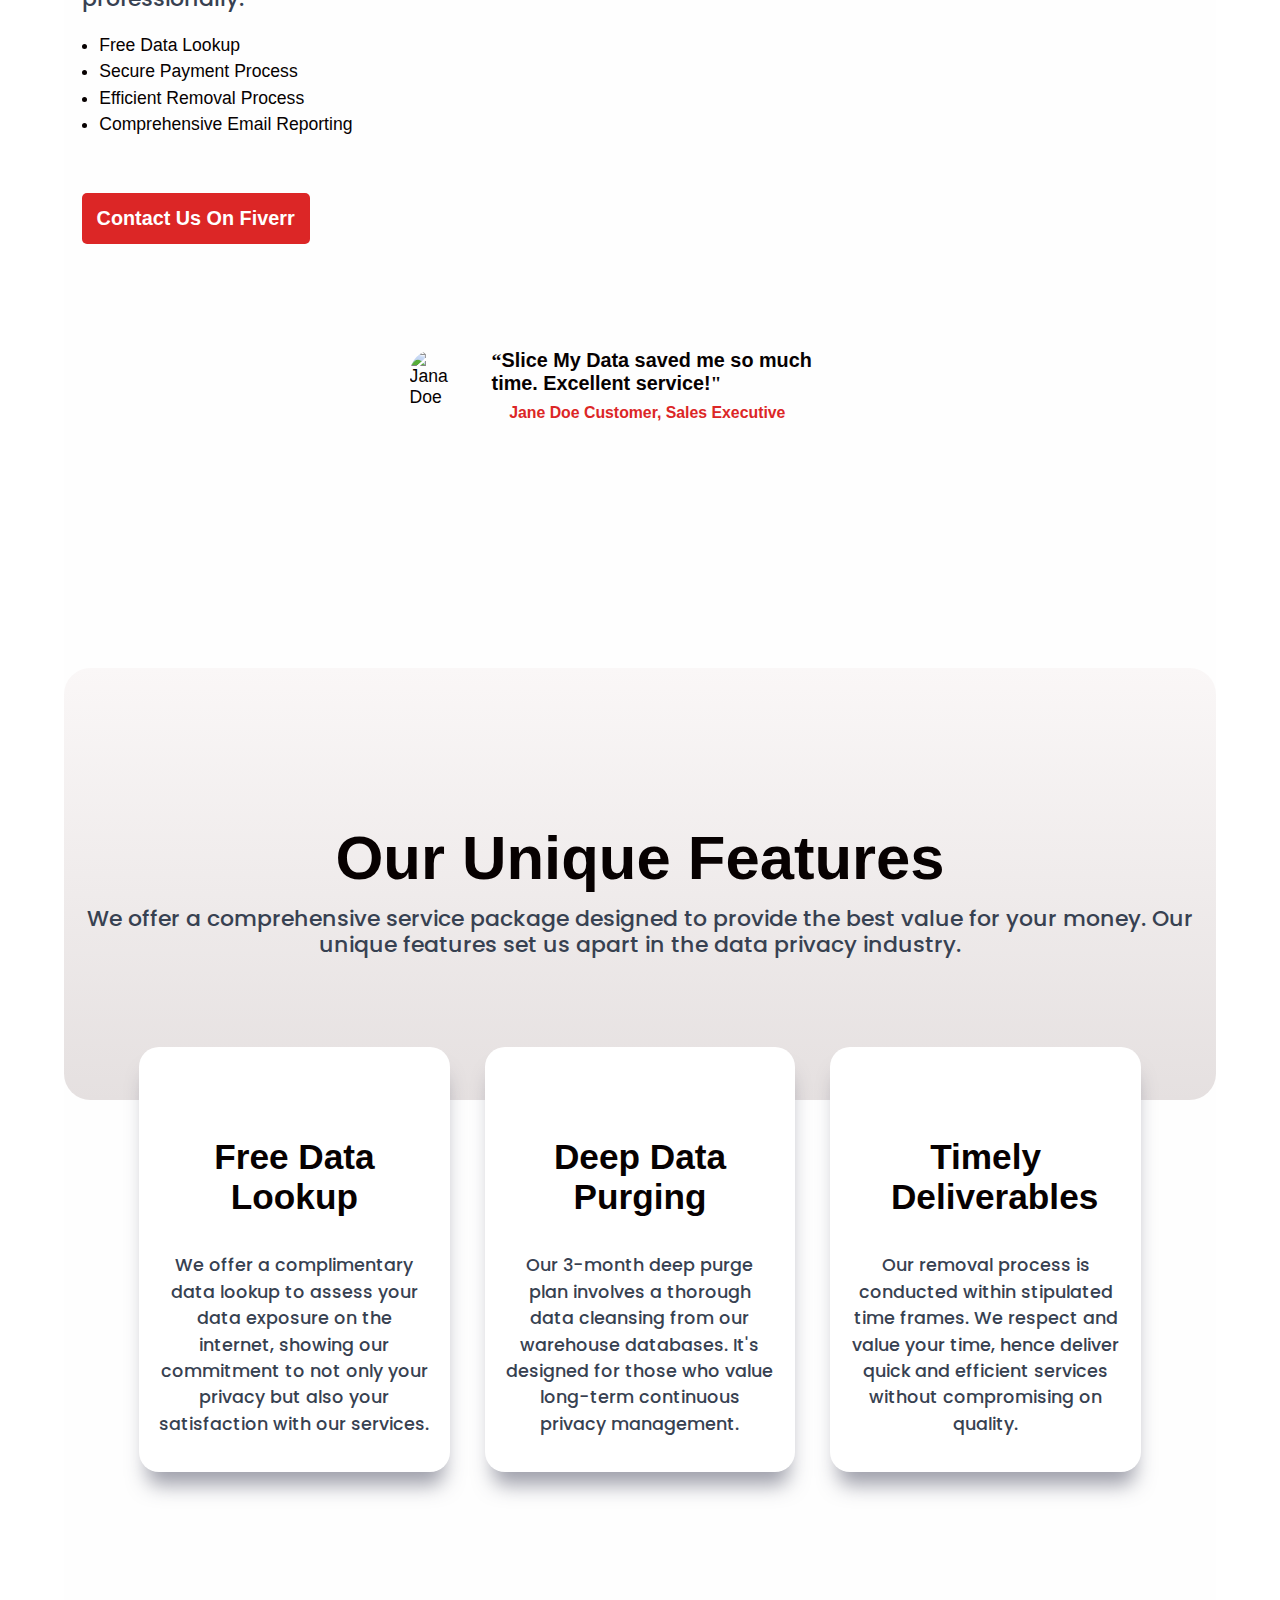
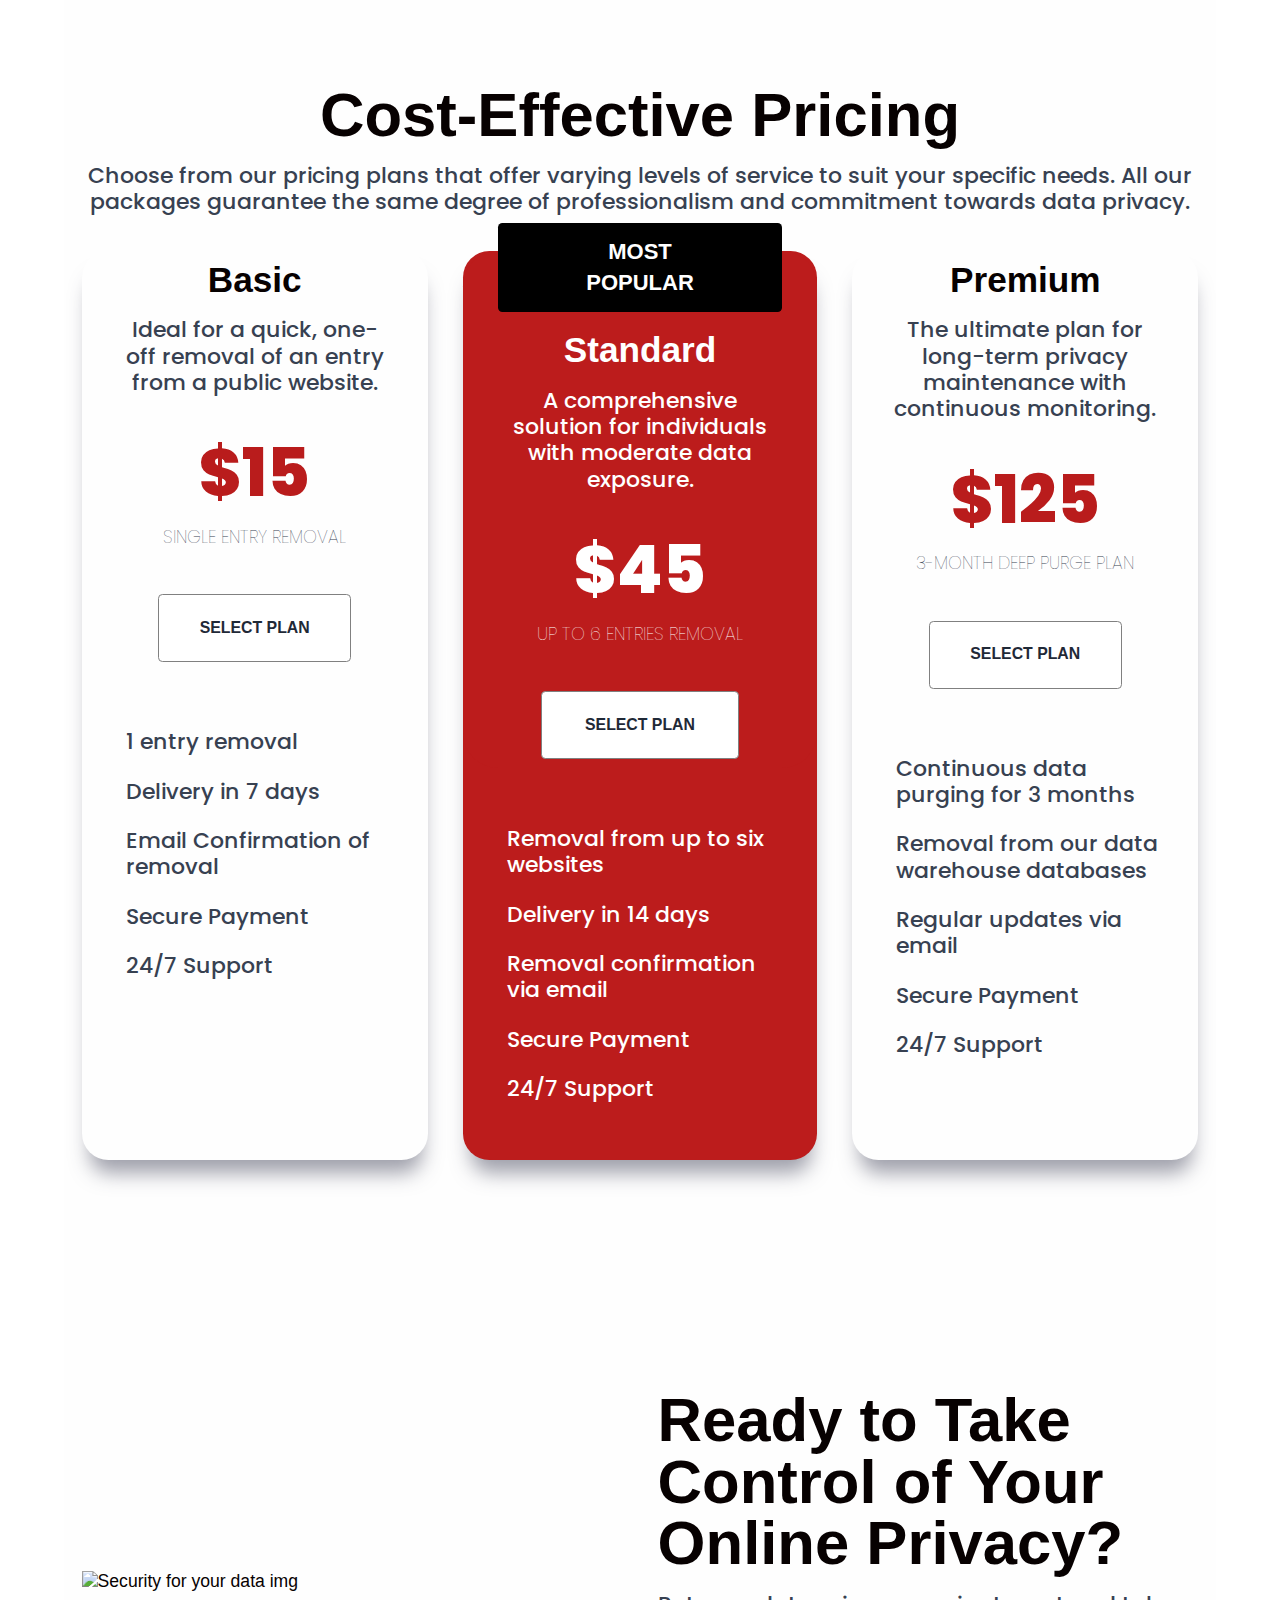
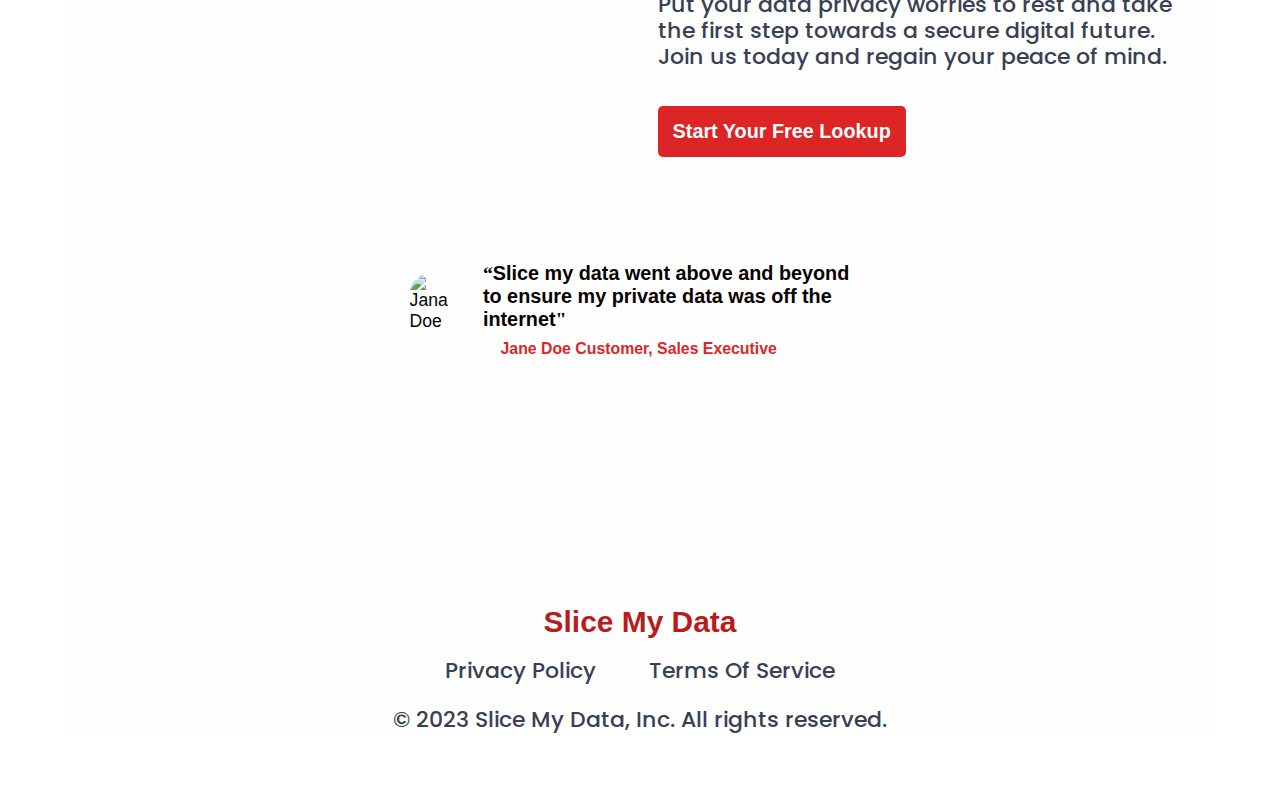
==== commit 1f3041bd: "Add files via upload" ====
--- a/index.html
+++ b/index.html
@@ -9,6 +9,12 @@
     <link rel="preconnect" href="https://fonts.googleapis.com">
     <link rel="preconnect" href="https://fonts.gstatic.com" crossorigin>
     <link href="https://fonts.googleapis.com/css2?family=IM+Fell+English&family=Work+Sans:wght@300;400&display=swap" rel="stylesheet">
+    <link rel="preconnect" href="https://fonts.googleapis.com">
+    <link rel="preconnect" href="https://fonts.gstatic.com" crossorigin>
+    <link href="https://fonts.googleapis.com/css2?family=Poppins:wght@200;300&display=swap" rel="stylesheet">
+    <link rel="preconnect" href="https://fonts.googleapis.com">
+    <link rel="preconnect" href="https://fonts.gstatic.com" crossorigin>
+    <link href="https://fonts.googleapis.com/css2?family=Poppins:wght@800&display=swap" rel="stylesheet">
 </head>
 <body>
 
@@ -77,7 +83,7 @@
                 <h6 class="number"><span class="gradient">1</span></h6>
               </div>
               
-              <h3>Provide Personal Information</h3>
+              <h2>Provide Personal Information</h2>
               <p class="item-p">Send us your first name, last name, age and city/state via a secure Fiverr message. This is used solely for the purpose of identifying and removing your data.</p>
             </div>
   
@@ -85,7 +91,7 @@
               <div class="need-height">
                 <h6 class="number"><span class="gradient">2</span>
               </div>
-              <h3>Data Lookup</h3>
+              <h2>Data Lookup</h2>
               <p class="item-p">Our team will search the web for instances of your personal data, presenting you with a comprehensive view of where your private data is exposed.</p>
             </div>
   
@@ -93,7 +99,7 @@
               <div class="need-height">
                 <h6 class="number"><span class="gradient">3</span></h6>
               </div>
-              <h3>Data Removal Process</h3>
+              <h2>Data Removal Process</h2>
               <p class="item-p">Once we've identified compromised data, we proceed with the deletion process, removing your private data from various public websites.</p>
             </div>
   
@@ -101,7 +107,7 @@
               <div class="need-height">
                 <h6 class="number"><span class="gradient">4</span></h6>
               </div>
-              <h3>Completion & Verification</h3>
+              <h2>Completion & Verification</h2>
               <p class="item-p">We will confirm the successful removal of your data, sending you an email with the results, ensuring transparency and peace of mind.</p>
             </div>
   
@@ -192,18 +198,18 @@
             <div class="card">
               <img src="https://lh3.googleusercontent.com/pw/AIL4fc9sB_7MSoNHAYVN-nQnN3hPqbNoEiYlXxbOwbQ5DWexAZ13kQVPIKj16a6r9-zOwmw6P8M-3hQXbN7gHc1UxLPOzU5s2Bu3UBV5kY6pru4Jfy1fbYfa=w2400" alt="">
               <H3>Free Data Lookup</H3>
-              <p class="main-content-p">We offer a complimentary data lookup to assess your data exposure on the internet, showing our commitment to not only your privacy but also your satisfaction with our services.</p>
+              <p>We offer a complimentary data lookup to assess your data exposure on the internet, showing our commitment to not only your privacy but also your satisfaction with our services.</p>
             </div>
             <div class="card">
               <img src="https://lh3.googleusercontent.com/pw/AIL4fc-LhSa_9dyKPphBq3ULhLpSxOtfhllyQ_dLrisGG1PKyuiKVozc4-0uXG2IADsETWnxzKfuGEx8CvXqkr_Brt7oWMD_oBHQej7drOKwYi1dVd94N3PY=w2400" alt="">
               <H3>Deep Data Purging</H3>
-              <p class="main-content-p">Our 3-month deep purge plan involves a thorough data cleansing from our warehouse databases. It's designed for those who value long-term continuous privacy management.</p>
+              <p>Our 3-month deep purge plan involves a thorough data cleansing from our warehouse databases. It's designed for those who value long-term continuous privacy management.</p>
             </div>
 
             <div class="card card-bottom">
                 <img src="https://lh3.googleusercontent.com/pw/AIL4fc-CrkYCkKdA-8hWBNg2KfqpVgNkzG8Yusrm5uIEhsp0QHq6RijwPiKKiD0dpiR35KiJ6dSzTu8BnPb0sYfZLPJZtfUYOy19sGZs6YXT2WViyfgoS2lY=s86-p-k" alt="">
                 <H3>Timely Deliverables</H3>
-                <p class="main-content-p">Our removal process is conducted within stipulated time frames. We respect and value your time, hence deliver quick and efficient services without compromising on quality.</p>
+                <p>Our removal process is conducted within stipulated time frames. We respect and value your time, hence deliver quick and efficient services without compromising on quality.</p>
               </div>
             
           
@@ -221,7 +227,7 @@
             <div class="pricing-card">
               <div class="topPart-pricing-card">
                 <h4>Basic</h4>
-                <p class="main-content-p">Ideal for a quick, one-off removal of an entry from a public website.</p>
+                <p>Ideal for a quick, one-off removal of an entry from a public website.</p>
                 <p class="price">$15</p>
                 <p class="p-price">Single Entry Removal</p>
                 <button>SELECT PLAN</button>
@@ -245,7 +251,7 @@
               <div class="topPart-pricing-card most-popular">
                 <div class="most-popular-div">MOST POPULAR</div>
                 <h4>Standard</h4>
-                <p class="main-content-p">A comprehensive solution for individuals with moderate data exposure.</p>
+                <p>A comprehensive solution for individuals with moderate data exposure.</p>
                 <p class="price">$45</p>
                 <p class="p-price">Up to 6 Entries Removal</p>
                 <button>SELECT PLAN</button>
@@ -268,7 +274,7 @@
             <div class="pricing-card">
               <div class="topPart-pricing-card">
                 <h4>Premium</h4>
-                <p class="main-content-p">The ultimate plan for long-term privacy maintenance with continuous monitoring.</p>
+                <p>The ultimate plan for long-term privacy maintenance with continuous monitoring.</p>
                 <p class="price">$125</p>
                 <p class="p-price">3-Month Deep Purge Plan</p>
                 <button>SELECT PLAN</button>
@@ -321,7 +327,9 @@
         <h2 class="logo">Slice My Data</h2>
 
         <div class="footer-flex">
-          <p class="privacy-policy">Privacy Policy</p>
+          <a href="privacyPolicy.html">
+            <p class="privacy-policy">Privacy Policy</p>
+          </a>
           <p>Terms Of Service</p>
         </div>
 
--- a/styles.css
+++ b/styles.css
@@ -4,6 +4,13 @@
   box-sizing: border-box;
   padding: 0;
   margin: 0;
+}
+
+:root {
+  --red:rgb(185 28 28);
+  --black:#070101;
+  --button-red:rgb(220 38 38);
+  --popular-red:#bc1c1c;
 }
 
 html {
@@ -61,6 +68,7 @@
     font-weight: 800;
     font-size: 3.5rem;
     line-height: 1;
+    color: var(--black);
 }
 
 p {
@@ -68,6 +76,8 @@
     font-size: 1.25rem;
     line-height: 1.5rem;
     color: rgb(55 65 81);
+    font-family: 'Poppins', sans-serif;
+    font-weight: 500;
 }
 
 ul {
@@ -95,6 +105,8 @@
 }
 
 
+
+
 /* ---------- NAV ----------  */
 
 .pc-nav {
@@ -105,8 +117,13 @@
 }
 
 .logo {
-  color: red;
+  color: var(--red);
   font-size: 1.7rem;
+  font-weight: 900;
+}
+.logo-1 {
+  color: var(--red);
+  font-size: 3rem;
   font-weight: 900;
 }
 
@@ -174,7 +191,7 @@
   height: 2px;
   bottom: 0;
   left: 0;
-  background-color: red;
+  background-color: var(--red);
   transform-origin: bottom right;
   transition: transform 0.25s ease-out;
 }
@@ -222,7 +239,7 @@
   .testimonial-span {
     font-weight: 700;
     font-size: .9rem;
-    color: red;
+    color: var(--button-red);
     margin-top: .5rem;
     margin-left: 1rem;
   }
@@ -234,7 +251,7 @@
     font-weight: 600;
     padding: 10px 15px;
     border-radius: 5px;
-    background-color: red;
+    background-color: var(--button-red);
     color: white;
     border: none;
     margin: 2rem 0;
@@ -296,7 +313,7 @@
     width: 65%;
   }
   
-  .item h3,
+  .item h2,
   .item-p {
     width: 70%;
     text-align: center;
@@ -341,6 +358,7 @@
     -moz-box-shadow: 1px 20px 20px -7px rgba(66, 68, 90, 0.5);
     box-shadow: 1px 20px 20px -7px rgba(66, 68, 90, 0.5);
     margin: 1rem;
+    padding-bottom: 2rem;
     margin-top: -3rem;
     z-index: 3;
     background-color: white;
@@ -415,7 +433,7 @@
   
   .price {
     color: rgb(185 28 28);
-    font-weight: 700;
+    font-weight: 800 !important;
     font-size: 3.75rem;
     line-height: 1;
     margin-top: 2rem;
@@ -459,7 +477,7 @@
   /* MOST POPULAR CARD */
   
   .most-popular {
-    background-color: red;
+    background-color: var(--popular-red);
     color: white;
   }
   
@@ -504,6 +522,29 @@
   }
 
 
+/* privacy-policy */
+
+
+.pp {
+  width: 80%;
+}
+
+.pp > * {
+  margin: 1rem auto;
+}
+
+.privacy-policy:hover {
+  scale: 1.03;
+  color: blue;
+}
+
+@media (max-width: 700px) {
+  .pp {
+    width: 95%;
+  }
+}
+
+
 /*--------------- MEDIA QUERIES ---------------*/ 
 
 @media (max-width: 1210px) {
@@ -662,18 +703,21 @@
     flex-direction: column;
     gap: 1rem;
     width: 100%;
-    background-color: transparent;
     height: 0;
     transition: all 0.3s ease-in;
     top: 40px;
     left: 40%;
     overflow: hidden;
+    
   }
   .nav > .nav-list > li {
     width: 100%;
-    margin-top: 1.5rem;
+    margin-top: .2rem;
+    background-color: white;
+  
   }
   .nav > #nav-check:checked ~ .nav-list {
-    height: calc(100vh - 80vh);
-  }
+    height: 30vh;
+  }
+
 }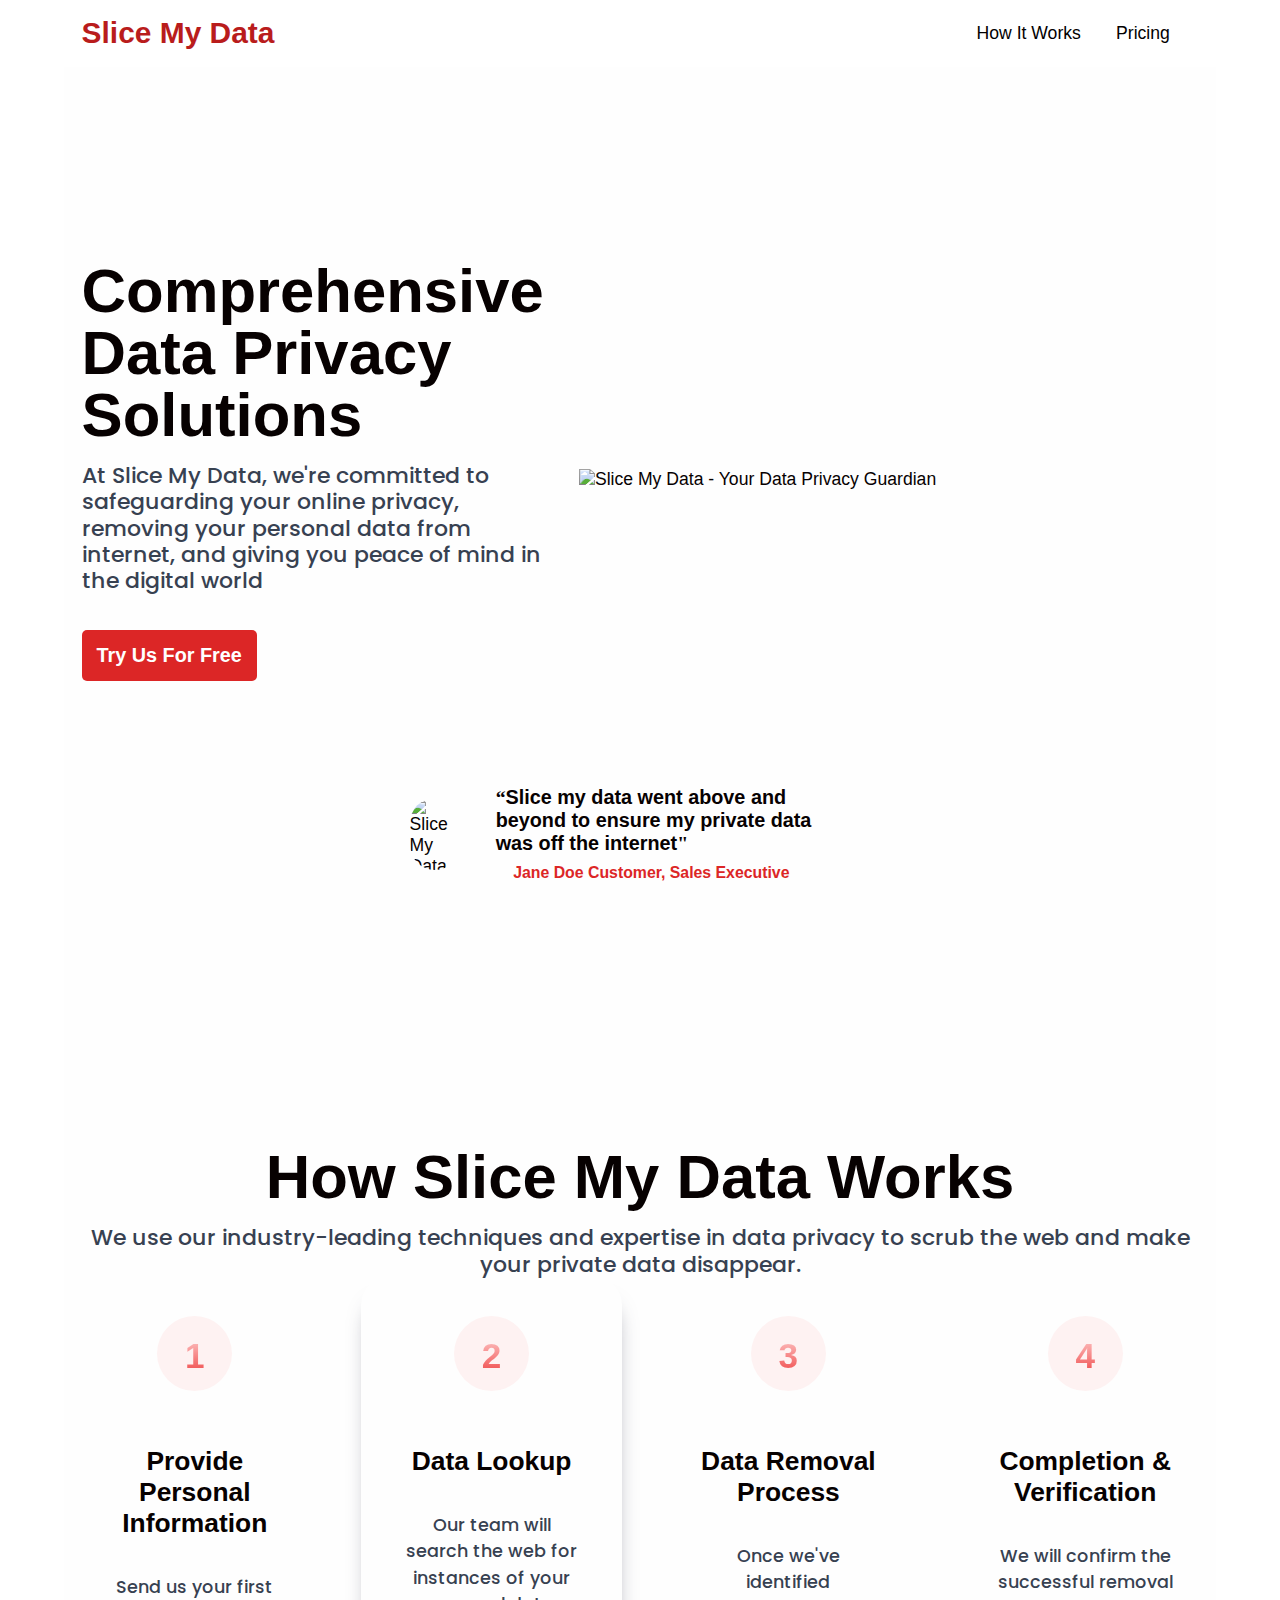
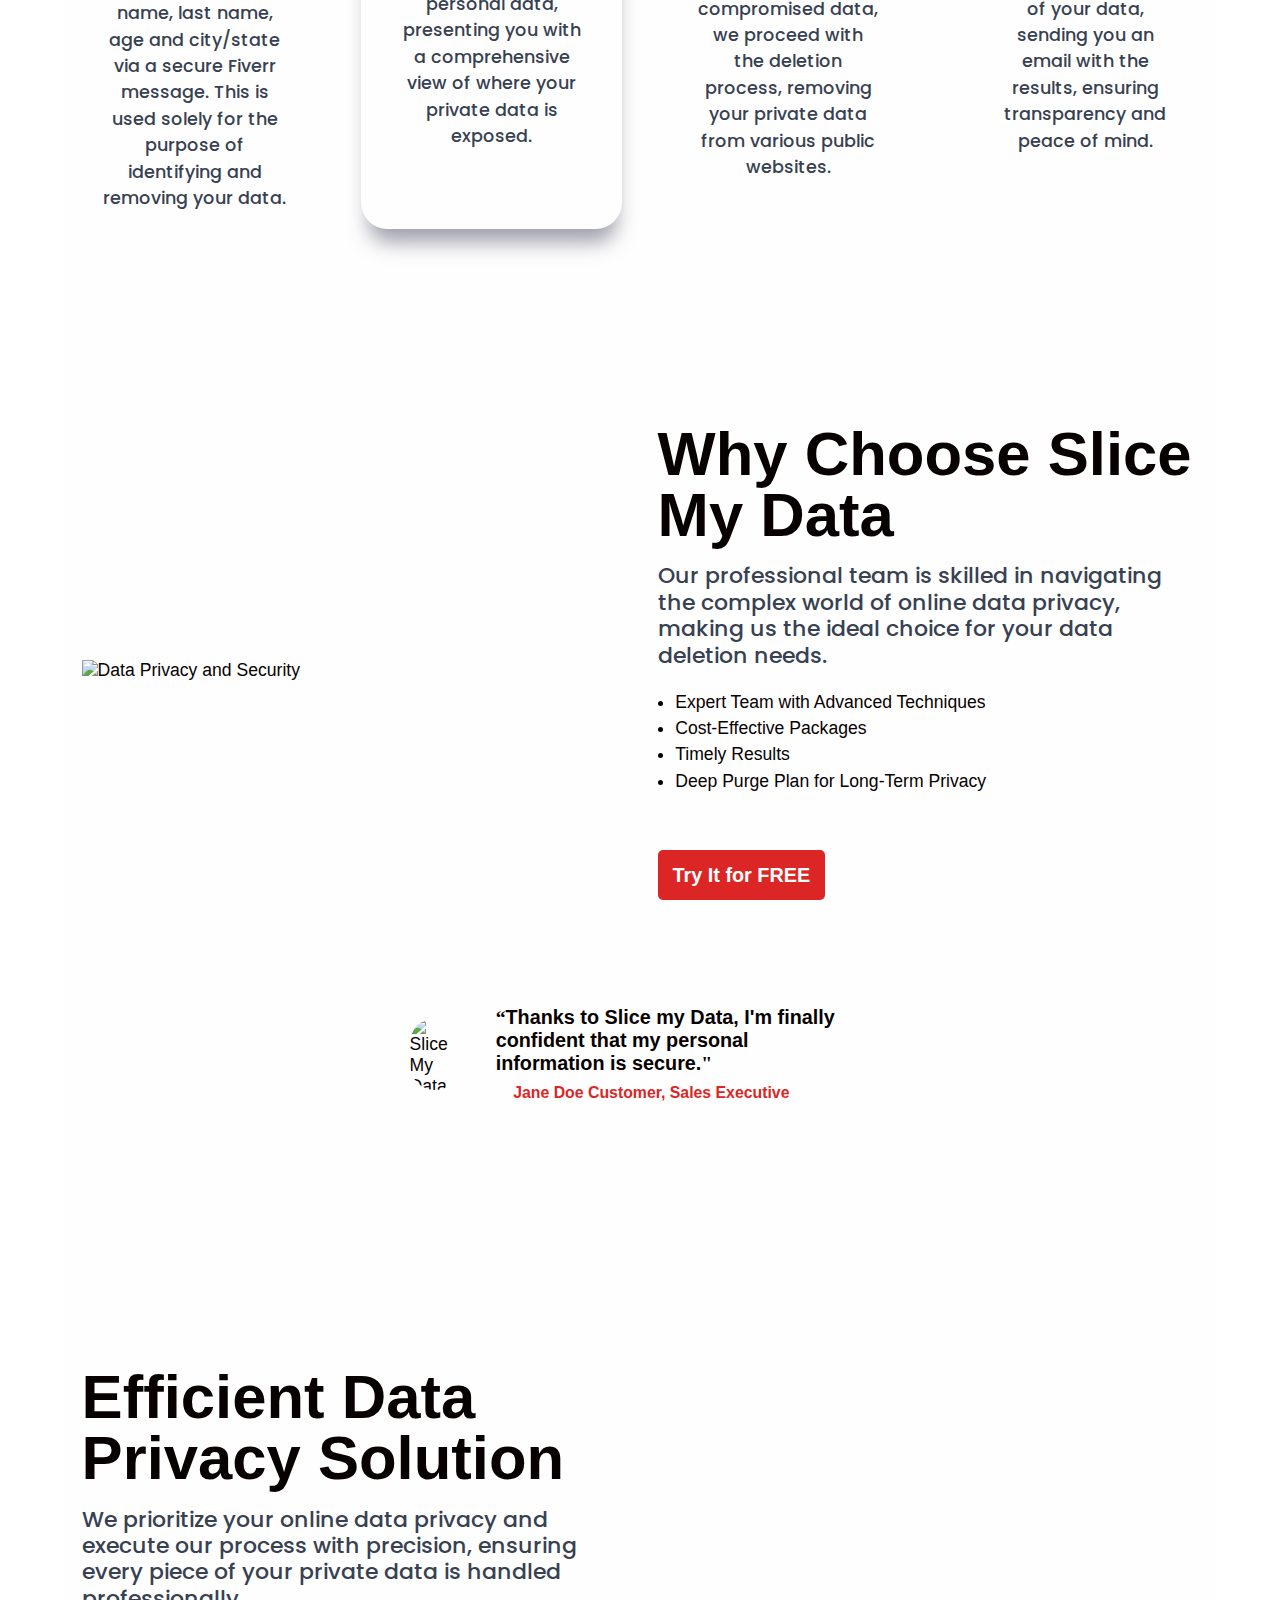
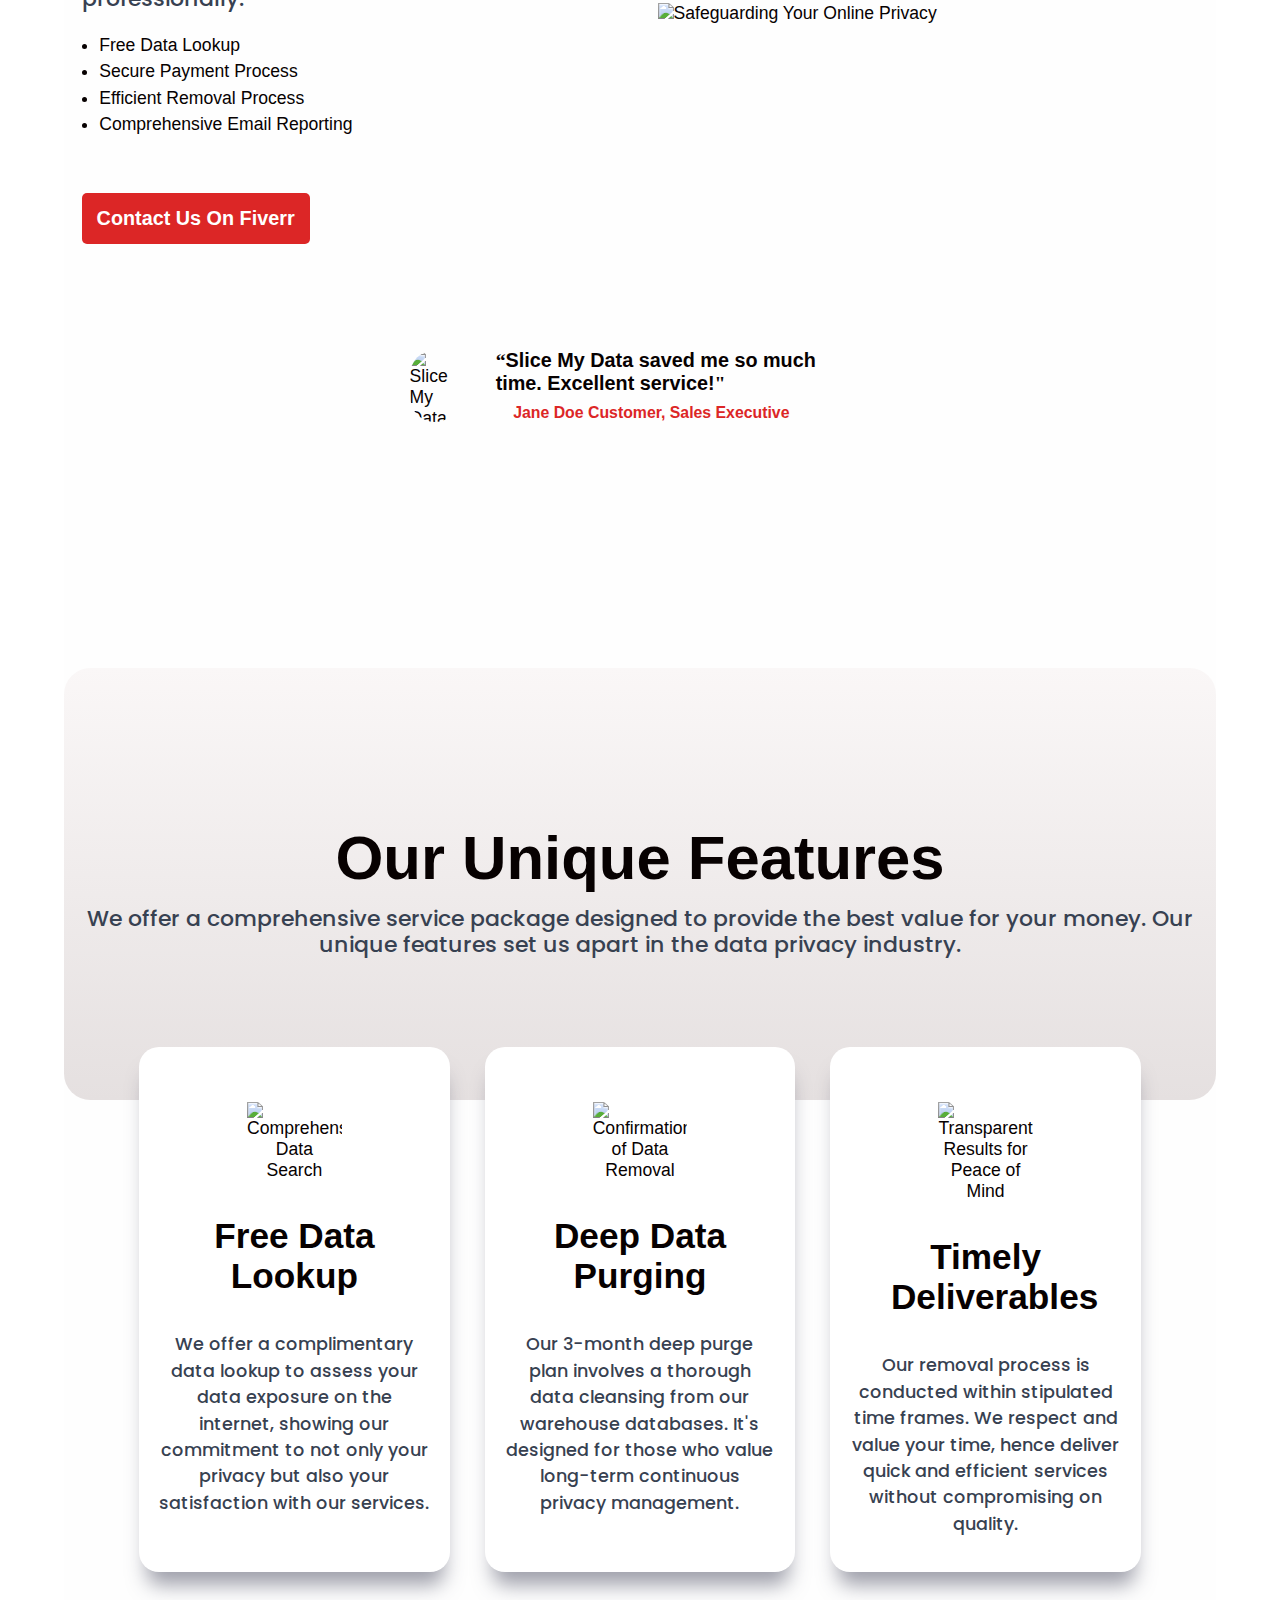
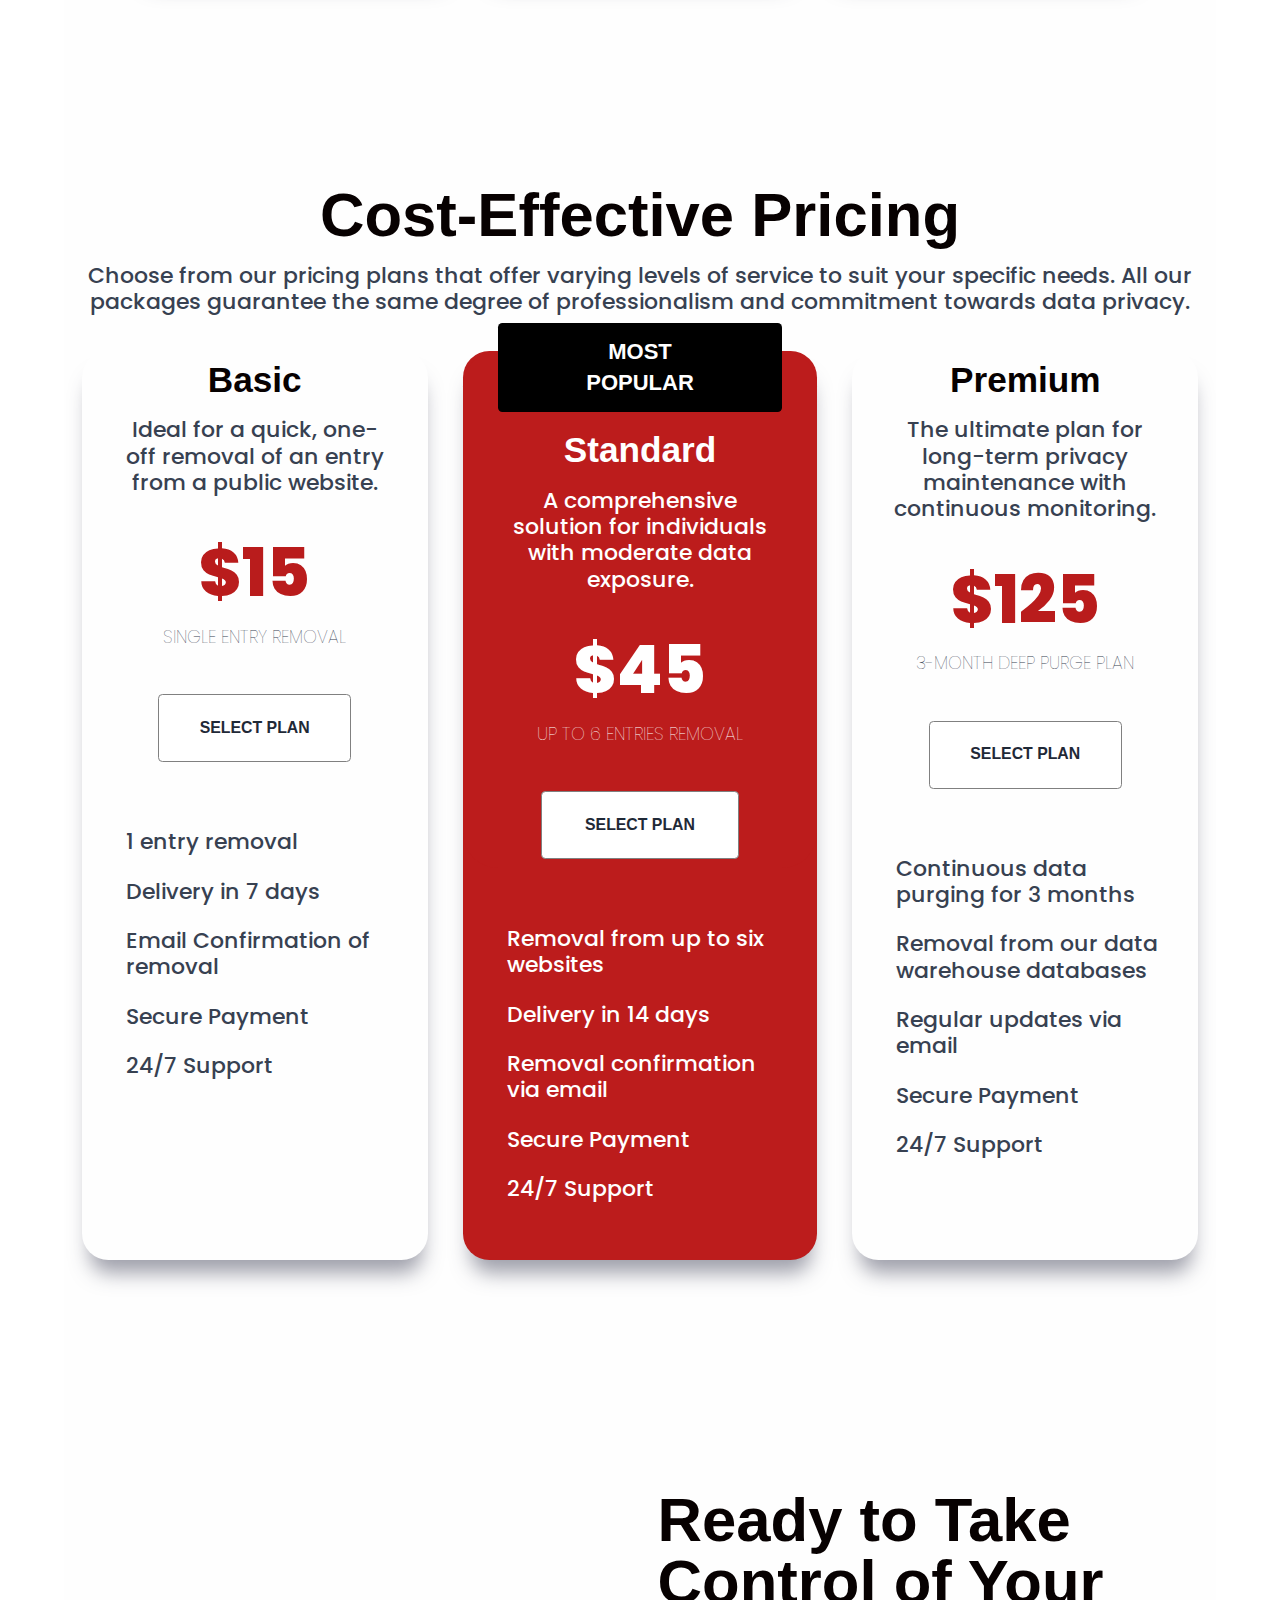
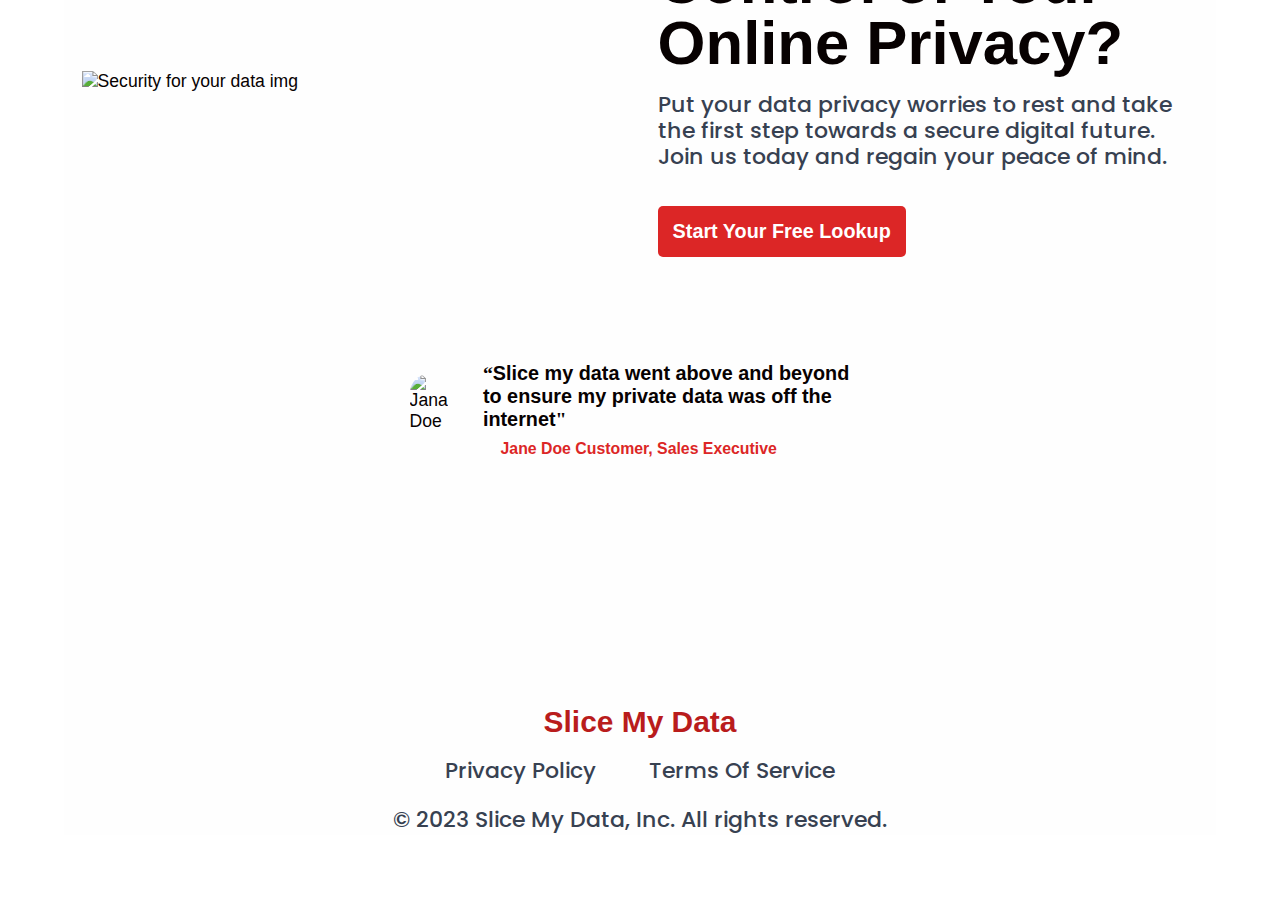
==== commit 005463d8: "Add files via upload" ====
--- a/index.html
+++ b/index.html
@@ -3,7 +3,10 @@
 <head>
     <meta charset="UTF-8">
     <meta name="viewport" content="width=device-width, initial-scale=1.0">
-    <title>Slice My Data</title>
+    <title>Slice My Data | Data Deletion Experts</title>
+    <meta name="description" content="Discover how Slice My Data safeguards your privacy with industry-leading data deletion services. Your privacy is our priority. Contact us today.">
+    <meta name="keywords" content="Data deletion, Data privacy, Online privacy protection, Secure data removal, Private data safeguard,Data deletion experts, Expertise in data privacy,Data privacy solutions, Protecting personal information, Secure online data deletion">
+    <meta name="author" content="Slice My Data">
     <link rel="stylesheet" href="styles.css">
     <script src="https://kit.fontawesome.com/7e631a94cf.js" crossorigin="anonymous"></script>
     <link rel="preconnect" href="https://fonts.googleapis.com">
@@ -53,13 +56,13 @@
                 </a>
             </div>
             <div class="container hero-pic">
-                <img src="https://lh3.googleusercontent.com/pw/AIL4fc9LRq6quqJDynAmalE-CqvvduDK06QhNIjMO1UEKnn6tA0SFuJkMpLPfckiDXf_ny_CazQTvuLOGNgBbD3gEzTSTfD4pCOJr8zWbxgJRTvOsJTTGPjc=w2400" alt="slice my data hero hero-picture">
+                <img src="https://lh3.googleusercontent.com/pw/AIL4fc9LRq6quqJDynAmalE-CqvvduDK06QhNIjMO1UEKnn6tA0SFuJkMpLPfckiDXf_ny_CazQTvuLOGNgBbD3gEzTSTfD4pCOJr8zWbxgJRTvOsJTTGPjc=w2400" alt="Slice My Data - Your Data Privacy Guardian">
             </div>
         </div>
         <div class="container-testimonial">
             <div class="testimonial">
                 <div class="testimonial-img">
-                  <img src="https://lh3.googleusercontent.com/pw/AIL4fc-fHwkFyiJH9jdMZNU3hadpTL1e8hpq3j5p7Io_cjajIgJ_vlz_eKjI6-iQMoySTY0iyNJSu5Yeb2M-REQYi4u9dmXGnegje-zbEZcKLz75EejUuY7l=w2400" alt="Jana Doe">
+                  <img src="https://lh3.googleusercontent.com/pw/AIL4fc-fHwkFyiJH9jdMZNU3hadpTL1e8hpq3j5p7Io_cjajIgJ_vlz_eKjI6-iQMoySTY0iyNJSu5Yeb2M-REQYi4u9dmXGnegje-zbEZcKLz75EejUuY7l=w2400" alt="Slice My Data Expert Team">
                 </div>
                 <div class="testimonial-text">
                   <h4 class="testimonial-review"><span class="quotes">“</span>Slice my data went above and beyond to ensure my private data was off the internet<span class="quotes">"</span></h4>
@@ -119,7 +122,7 @@
         <div class="flex">
             
             <div class="container">
-                <img src="https://lh3.googleusercontent.com/pw/AIL4fc-e2VDKSoEnK_CK_8Wzz2lpBJkRW6JgFkhCg0bwZ6cNAxGiBW9dP_9ibkZhu9WJudmzMGI0Fx3YplO--aniDfaKV0Q1jyg9t3vU3zhLEytHpPh5ycuv=w2400" alt="security">
+                <img src="https://lh3.googleusercontent.com/pw/AIL4fc-e2VDKSoEnK_CK_8Wzz2lpBJkRW6JgFkhCg0bwZ6cNAxGiBW9dP_9ibkZhu9WJudmzMGI0Fx3YplO--aniDfaKV0Q1jyg9t3vU3zhLEytHpPh5ycuv=w2400" alt="Data Privacy and Security">
             </div>
 
             <div class="container">
@@ -137,7 +140,7 @@
         <div class="container-testimonial">
             <div class="testimonial">
                 <div class="testimonial-img">
-                  <img src="https://lh3.googleusercontent.com/pw/AIL4fc-fHwkFyiJH9jdMZNU3hadpTL1e8hpq3j5p7Io_cjajIgJ_vlz_eKjI6-iQMoySTY0iyNJSu5Yeb2M-REQYi4u9dmXGnegje-zbEZcKLz75EejUuY7l=w2400" alt="Jana Doe">
+                  <img src="https://lh3.googleusercontent.com/pw/AIL4fc-fHwkFyiJH9jdMZNU3hadpTL1e8hpq3j5p7Io_cjajIgJ_vlz_eKjI6-iQMoySTY0iyNJSu5Yeb2M-REQYi4u9dmXGnegje-zbEZcKLz75EejUuY7l=w2400" alt="Slice My Data Expert Team"">
                 </div>
                 <div class="testimonial-text">
                   <h4 class="testimonial-review"><span class="quotes">“</span>Thanks to Slice my Data, I'm finally confident that my personal information is secure.<span class="quotes">"</span></h4>
@@ -166,14 +169,14 @@
                 <a href="https://www.fiverr.com/slicemydata/remove-your-private-data-from-the-internet"><button>Contact Us On Fiverr</button></a>
             </div>
             <div class="container">
-                <img src="https://lh3.googleusercontent.com/pw/AIL4fc87-Yf-LrP5exTT18NG6acvqYSPWtJXEkvd0dEz7wUBvKhAcKYidmhbDLucde2CVWBixTkgZWXU6pm-8HDik5ZPhwtjvppHqymbbYsuJ-rsejxzsKBL=w2400" alt="">
+                <img src="https://lh3.googleusercontent.com/pw/AIL4fc87-Yf-LrP5exTT18NG6acvqYSPWtJXEkvd0dEz7wUBvKhAcKYidmhbDLucde2CVWBixTkgZWXU6pm-8HDik5ZPhwtjvppHqymbbYsuJ-rsejxzsKBL=w2400" alt="Safeguarding Your Online Privacy">
             </div>
         </div>
 
         <div class="container-testimonial">
             <div class="testimonial">
                 <div class="testimonial-img">
-                  <img src="https://lh3.googleusercontent.com/pw/AIL4fc-fHwkFyiJH9jdMZNU3hadpTL1e8hpq3j5p7Io_cjajIgJ_vlz_eKjI6-iQMoySTY0iyNJSu5Yeb2M-REQYi4u9dmXGnegje-zbEZcKLz75EejUuY7l=w2400" alt="Jana Doe">
+                  <img src="https://lh3.googleusercontent.com/pw/AIL4fc-fHwkFyiJH9jdMZNU3hadpTL1e8hpq3j5p7Io_cjajIgJ_vlz_eKjI6-iQMoySTY0iyNJSu5Yeb2M-REQYi4u9dmXGnegje-zbEZcKLz75EejUuY7l=w2400" alt="Slice My Data Expert Team">
                 </div>
                 <div class="testimonial-text">
                   <h4 class="testimonial-review"><span class="quotes">“</span>Slice My Data saved me so much time. Excellent service!<span class="quotes">"</span></h4>
@@ -196,18 +199,18 @@
 
         <div class="two-cards">
             <div class="card">
-              <img src="https://lh3.googleusercontent.com/pw/AIL4fc9sB_7MSoNHAYVN-nQnN3hPqbNoEiYlXxbOwbQ5DWexAZ13kQVPIKj16a6r9-zOwmw6P8M-3hQXbN7gHc1UxLPOzU5s2Bu3UBV5kY6pru4Jfy1fbYfa=w2400" alt="">
+              <img src="https://lh3.googleusercontent.com/pw/AIL4fc9sB_7MSoNHAYVN-nQnN3hPqbNoEiYlXxbOwbQ5DWexAZ13kQVPIKj16a6r9-zOwmw6P8M-3hQXbN7gHc1UxLPOzU5s2Bu3UBV5kY6pru4Jfy1fbYfa=w2400" alt="Comprehensive Data Search">
               <H3>Free Data Lookup</H3>
               <p>We offer a complimentary data lookup to assess your data exposure on the internet, showing our commitment to not only your privacy but also your satisfaction with our services.</p>
             </div>
             <div class="card">
-              <img src="https://lh3.googleusercontent.com/pw/AIL4fc-LhSa_9dyKPphBq3ULhLpSxOtfhllyQ_dLrisGG1PKyuiKVozc4-0uXG2IADsETWnxzKfuGEx8CvXqkr_Brt7oWMD_oBHQej7drOKwYi1dVd94N3PY=w2400" alt="">
+              <img src="https://lh3.googleusercontent.com/pw/AIL4fc-LhSa_9dyKPphBq3ULhLpSxOtfhllyQ_dLrisGG1PKyuiKVozc4-0uXG2IADsETWnxzKfuGEx8CvXqkr_Brt7oWMD_oBHQej7drOKwYi1dVd94N3PY=w2400" alt="Confirmation of Data Removal">
               <H3>Deep Data Purging</H3>
               <p>Our 3-month deep purge plan involves a thorough data cleansing from our warehouse databases. It's designed for those who value long-term continuous privacy management.</p>
             </div>
 
             <div class="card card-bottom">
-                <img src="https://lh3.googleusercontent.com/pw/AIL4fc-CrkYCkKdA-8hWBNg2KfqpVgNkzG8Yusrm5uIEhsp0QHq6RijwPiKKiD0dpiR35KiJ6dSzTu8BnPb0sYfZLPJZtfUYOy19sGZs6YXT2WViyfgoS2lY=s86-p-k" alt="">
+                <img src="https://lh3.googleusercontent.com/pw/AIL4fc-CrkYCkKdA-8hWBNg2KfqpVgNkzG8Yusrm5uIEhsp0QHq6RijwPiKKiD0dpiR35KiJ6dSzTu8BnPb0sYfZLPJZtfUYOy19sGZs6YXT2WViyfgoS2lY=s86-p-k" alt="Transparent Results for Peace of Mind">
                 <H3>Timely Deliverables</H3>
                 <p>Our removal process is conducted within stipulated time frames. We respect and value your time, hence deliver quick and efficient services without compromising on quality.</p>
               </div>
--- a/styles.css
+++ b/styles.css
@@ -538,6 +538,12 @@
   color: blue;
 }
 
+.email {
+  font-size: 1.5rem;
+  color: var(--red);
+  font-weight: 500;
+}
+
 @media (max-width: 700px) {
   .pp {
     width: 95%;
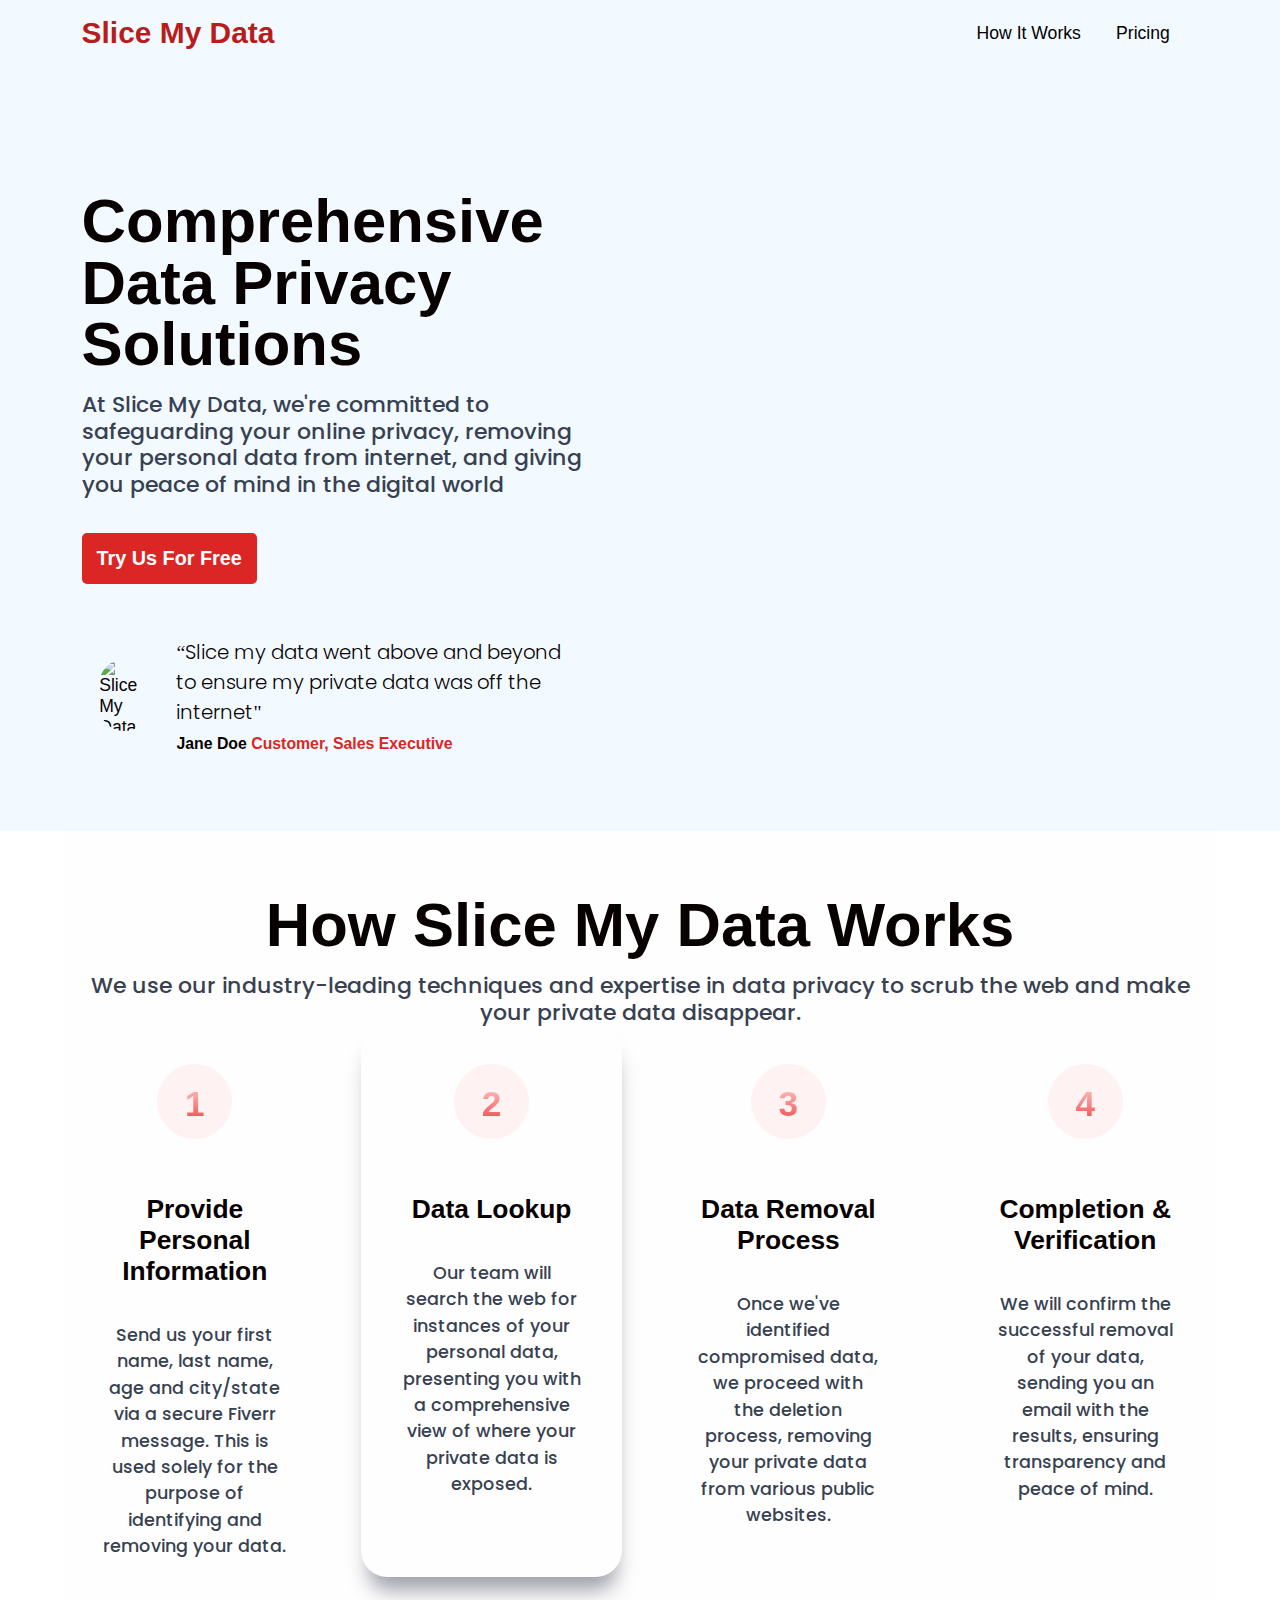
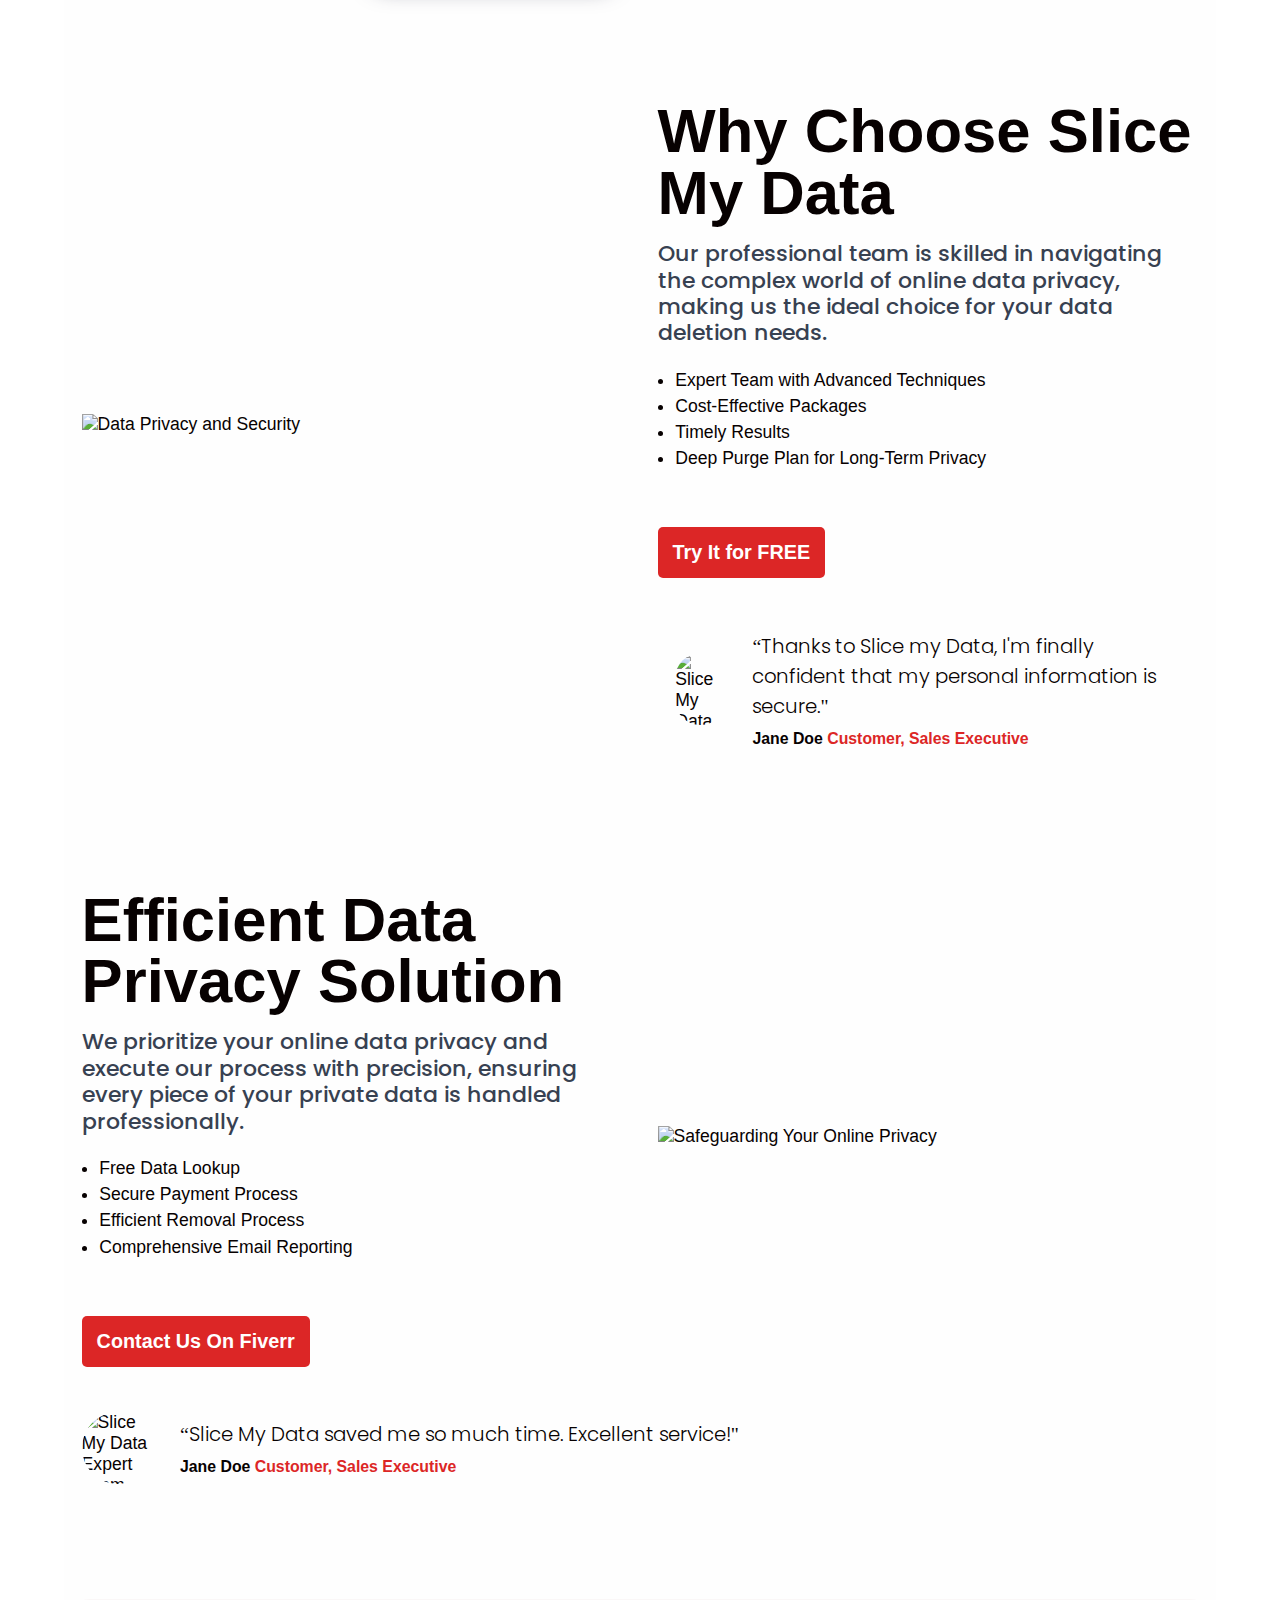
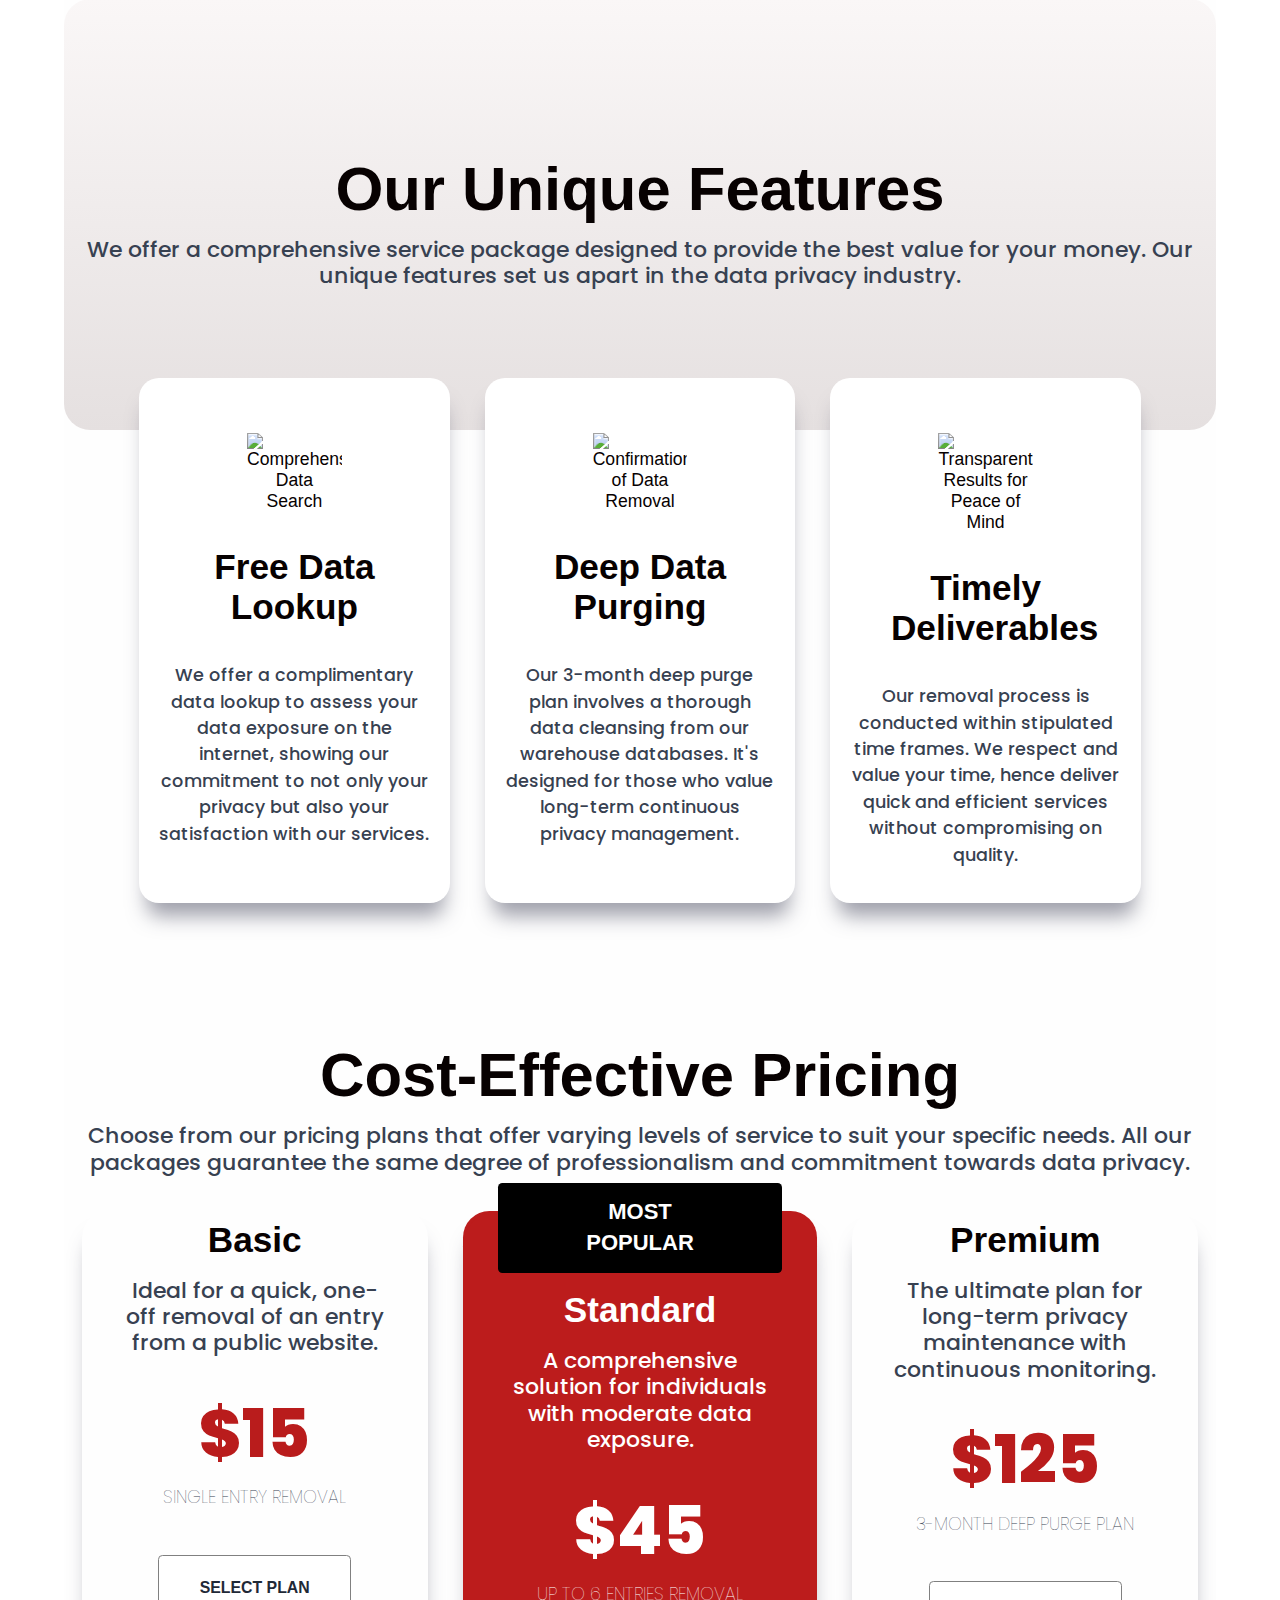
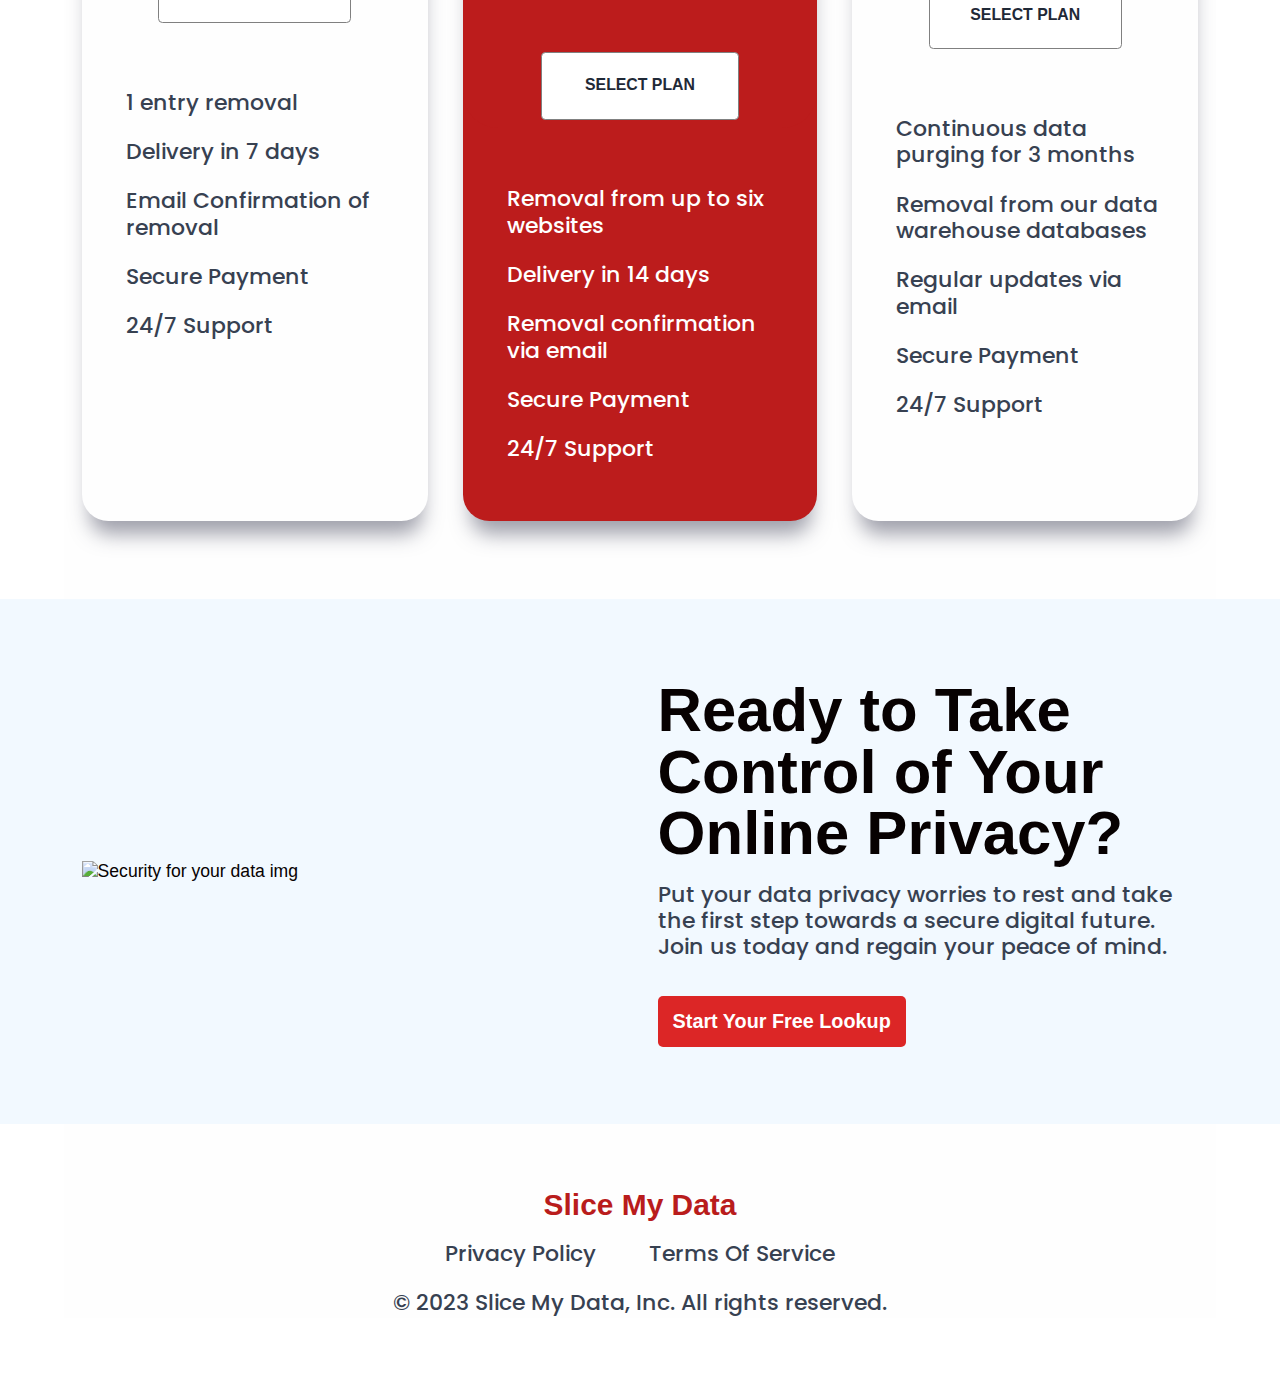
==== commit 6a757612: "Add files via upload" ====
--- a/index.html
+++ b/index.html
@@ -23,18 +23,18 @@
 
     <nav class="nav">
       <input type="checkbox" id="nav-check">
-      <div class="nav-header">
-        <div class="nav-title logo">
-          Slice My Data
-        </div>
-      </div>
-      <div class="nav-btn menu-items">
-        <label for="nav-check">
-          <span></span>
-          <span></span>
-          <span></span>
-        </label>
-      </div>
+        <div class="nav-header">
+          <div class="nav-title logo">
+            Slice My Data
+          </div>
+        </div>
+        <div class="nav-btn menu-items" id="menu">
+          <label for="nav-check">
+            <span class="line-1"></span>
+            <span class="line-2"></span>
+            <span class="line-3"></span>
+          </label>
+        </div>
       
       <ul class="nav-list">
         <li><a href="#HIW" class="hover-animation">How It Works</a></li>
@@ -42,7 +42,10 @@
       </ul>
     </nav>
 
+    
+
     <section class="sec-1 sec">
+      <div class="background-pink"></div>
         <div class="flex">
             <div class="container container-text">
                 <h1 class="typical-h1">Comprehensive Data Privacy Solutions</h1>
@@ -54,23 +57,31 @@
                       Try Us For Free
                     </button>
                 </a>
+
+                <div class="container-testimonial">
+                  <div class="testimonial">
+                      <div class="testimonial-img">
+                        <img src="https://lh3.googleusercontent.com/pw/AIL4fc-fHwkFyiJH9jdMZNU3hadpTL1e8hpq3j5p7Io_cjajIgJ_vlz_eKjI6-iQMoySTY0iyNJSu5Yeb2M-REQYi4u9dmXGnegje-zbEZcKLz75EejUuY7l=w2400" alt="Slice My Data Expert Team">
+                      </div>
+                      <div class="testimonial-text">
+                        <h4 class="testimonial-review"><span class="quotes">“</span>Slice my data went above and beyond to ensure my private data was off the internet<span class="quotes">"</span></h4>
+                        <h4 class="testimonial-span"><span class="name">Jane Doe </span>Customer, Sales Executive
+                        </h4>
+                      </div>
+                    </div>
+              </div>
             </div>
             <div class="container hero-pic">
-                <img src="https://lh3.googleusercontent.com/pw/AIL4fc9LRq6quqJDynAmalE-CqvvduDK06QhNIjMO1UEKnn6tA0SFuJkMpLPfckiDXf_ny_CazQTvuLOGNgBbD3gEzTSTfD4pCOJr8zWbxgJRTvOsJTTGPjc=w2400" alt="Slice My Data - Your Data Privacy Guardian">
-            </div>
-        </div>
-        <div class="container-testimonial">
-            <div class="testimonial">
-                <div class="testimonial-img">
-                  <img src="https://lh3.googleusercontent.com/pw/AIL4fc-fHwkFyiJH9jdMZNU3hadpTL1e8hpq3j5p7Io_cjajIgJ_vlz_eKjI6-iQMoySTY0iyNJSu5Yeb2M-REQYi4u9dmXGnegje-zbEZcKLz75EejUuY7l=w2400" alt="Slice My Data Expert Team">
-                </div>
-                <div class="testimonial-text">
-                  <h4 class="testimonial-review"><span class="quotes">“</span>Slice my data went above and beyond to ensure my private data was off the internet<span class="quotes">"</span></h4>
-                  <h4 class="testimonial-span"><span class="name">Jane Doe </span>Customer, Sales Executive
-                  </h4>
-                </div>
-              </div>
-        </div>
+      
+                <img class="hero-pic-1" src="https://imagedelivery.net/xaKlCos5cTg_1RWzIu_h-A/43355a8e-8179-41aa-f879-bb233d4fc800/public" alt="">
+                <img class="hero-pic-2" src="https://imagedelivery.net/xaKlCos5cTg_1RWzIu_h-A/8d5057b5-67d7-4d58-71a0-60b7caa9f100/public" alt="">
+                <img class="hero-pic-3" src="https://imagedelivery.net/xaKlCos5cTg_1RWzIu_h-A/1b1c4168-cd30-4493-cfdc-8dddeaf0a200/public" alt="">
+                <img class="hero-pic-4" src="https://imagedelivery.net/xaKlCos5cTg_1RWzIu_h-A/05095427-2e66-440d-0281-9b878b663700/public" alt="">
+            </div>
+
+            
+        </div>
+        
     </section>
 
     <section class="sec-2 sec centered-sec" id="HIW">
@@ -135,20 +146,22 @@
                     <li>Deep Purge Plan for Long-Term Privacy</li>
                 </ul>
                 <a href="https://www.fiverr.com/slicemydata/remove-your-private-data-from-the-internet"><button>Try It for FREE</button></a>
-            </div>
-        </div>
-        <div class="container-testimonial">
-            <div class="testimonial">
-                <div class="testimonial-img">
-                  <img src="https://lh3.googleusercontent.com/pw/AIL4fc-fHwkFyiJH9jdMZNU3hadpTL1e8hpq3j5p7Io_cjajIgJ_vlz_eKjI6-iQMoySTY0iyNJSu5Yeb2M-REQYi4u9dmXGnegje-zbEZcKLz75EejUuY7l=w2400" alt="Slice My Data Expert Team"">
-                </div>
-                <div class="testimonial-text">
-                  <h4 class="testimonial-review"><span class="quotes">“</span>Thanks to Slice my Data, I'm finally confident that my personal information is secure.<span class="quotes">"</span></h4>
-                  <h4 class="testimonial-span"><span class="name">Jane Doe </span>Customer, Sales Executive
-                  </h4>
-                </div>
-              </div>
-        </div>
+
+                <div class="container-testimonial">
+                  <div class="testimonial">
+                      <div class="testimonial-img">
+                        <img src="https://imagedelivery.net/xaKlCos5cTg_1RWzIu_h-A/820f81cd-d50c-48b4-78da-5966f2023c00/public" alt="Slice My Data Expert Team"">
+                      </div>
+                      <div class="testimonial-text">
+                        <h4 class="testimonial-review"><span class="quotes">“</span>Thanks to Slice my Data, I'm finally confident that my personal information is secure.<span class="quotes">"</span></h4>
+                        <h4 class="testimonial-span"><span class="name">Jane Doe </span>Customer, Sales Executive
+                        </h4>
+                      </div>
+                    </div>
+              </div>
+            </div>
+        </div>
+        
         
     </section>
 
@@ -176,7 +189,7 @@
         <div class="container-testimonial">
             <div class="testimonial">
                 <div class="testimonial-img">
-                  <img src="https://lh3.googleusercontent.com/pw/AIL4fc-fHwkFyiJH9jdMZNU3hadpTL1e8hpq3j5p7Io_cjajIgJ_vlz_eKjI6-iQMoySTY0iyNJSu5Yeb2M-REQYi4u9dmXGnegje-zbEZcKLz75EejUuY7l=w2400" alt="Slice My Data Expert Team">
+                  <img src="https://imagedelivery.net/xaKlCos5cTg_1RWzIu_h-A/4a0581c2-a18b-4d2b-c790-7237d07a6100/public" alt="Slice My Data Expert Team">
                 </div>
                 <div class="testimonial-text">
                   <h4 class="testimonial-review"><span class="quotes">“</span>Slice My Data saved me so much time. Excellent service!<span class="quotes">"</span></h4>
@@ -300,6 +313,7 @@
     </section>
 
     <section class="sec-7 sec">
+      <div class="background-pink-sec7"></div>
         <div class="flex">
             <div class="container">
                 <img src="https://lh3.googleusercontent.com/pw/AIL4fc9qLxDAeBxHrpGeANGznBG7KTyfvs1thtujuDSDgweLDN7kPhL2zuHo-5EG4s5iwuqysoKQqfvdolaxuDDmajAWG33UOff95br0_A1gfnG55IMW8srL=w2400" alt="Security for your data img">
@@ -311,19 +325,9 @@
                 <a href="https://www.fiverr.com/slicemydata/remove-your-private-data-from-the-internet"><button>Start Your Free Lookup</button></a>
             </div>
             
-        </div>
-        <div class="container-testimonial">
-            <div class="testimonial">
-                <div class="testimonial-img">
-                  <img src="https://lh3.googleusercontent.com/pw/AIL4fc-fHwkFyiJH9jdMZNU3hadpTL1e8hpq3j5p7Io_cjajIgJ_vlz_eKjI6-iQMoySTY0iyNJSu5Yeb2M-REQYi4u9dmXGnegje-zbEZcKLz75EejUuY7l=w2400" alt="Jana Doe">
-                </div>
-                <div class="testimonial-text">
-                  <h4 class="testimonial-review"><span class="quotes">“</span>Slice my data went above and beyond to ensure my private data was off the internet<span class="quotes">"</span></h4>
-                  <h4 class="testimonial-span"><span class="name">Jane Doe </span>Customer, Sales Executive
-                  </h4>
-                </div>
-              </div>
-        </div>
+          </div>
+        
+       </div>
     </section>
 
     <footer>
@@ -333,10 +337,22 @@
           <a href="privacyPolicy.html">
             <p class="privacy-policy">Privacy Policy</p>
           </a>
-          <p>Terms Of Service</p>
+          <a href="">
+            <p>Terms Of Service</p>
+          </a>
         </div>
 
         <p>© 2023 Slice My Data, Inc. All rights reserved.</p>
       </footer>
+
+    <script>
+      var toggleClass = document.getElementById("menu");
+    
+      toggleClass.onclick = function() {
+        toggleClass.classList.toggle("open-menu")
+      }
+    </script>
 </body>
+
+
 </html>--- a/styles.css
+++ b/styles.css
@@ -11,6 +11,7 @@
   --black:#070101;
   --button-red:rgb(220 38 38);
   --popular-red:#bc1c1c;
+  --background-pink:#F2F9FF;
 }
 
 html {
@@ -33,8 +34,33 @@
 .sec {
     display: flex;
     flex-direction: column;
-    margin: 10rem auto;
+    margin: 6rem auto;
 } 
+
+.sec-1,
+.sec-7 {
+  position: relative;
+}
+
+.background-pink {
+  background-color: var(--background-pink);
+  position: absolute;
+  width: 200%;
+  left: -20%;
+  bottom: -10%;
+  height: 1000px;
+  z-index: 0;
+}
+
+.background-pink-sec7 {
+  background-color: var(--background-pink);
+  position: absolute;
+  width: 200%;
+  left: -20%;
+  bottom: -10%;
+  height: 125%;
+  z-index: 0;
+}
 
 .centered-sec > p {
     text-align: center;
@@ -50,12 +76,12 @@
     display: flex;
     flex-direction: column;
     justify-content: center;
-}
-
-.container-testimonial {
-    width: 80%;
-    margin: 0 auto;
-}
+    position: relative;
+
+    -webkit-perspective: 100px;
+    perspective: 100px;
+}
+
 
 .container-text {
     display: flex;
@@ -88,13 +114,59 @@
     margin: .3rem 0;
 }
 
+/* ------------ hero pics ------------- */
+
 .hero-pic {
-  width: 70%;
-  padding: 0 1rem;
+  min-height: 300px;
   display: flex;
   flex-direction: column;
   justify-content: center;
-}
+  margin-left: 2rem;
+  -webkit-perspective: 400px;
+  perspective: 400px;
+}
+
+.hero-pic-1 {
+  position: absolute;
+  display: block;
+  width: 90%;
+  z-index: 1;
+  transform: rotateX(5deg) rotateY(-10deg);
+}
+.hero-pic-2 {
+  position: absolute;
+  display: block;
+  width: calc(100% - 60%);
+  top: 55%;
+  left: -10%;
+  z-index: 3;
+  border-radius: 1rem;
+  box-shadow: 0px 10px 41px -3px white;
+  transform: rotateX(5deg) rotateY(-10deg);
+}
+.hero-pic-3 {
+  position: absolute;
+  display: block;
+  width: calc(100% - 70%);
+  left: 70%;
+  bottom: 50%;
+  z-index: 3;
+  border-radius: .8rem;
+  box-shadow: 0px 10px 41px -3px white;
+  transform: rotateX(5deg) rotateY(-10deg);
+}
+.hero-pic-4 {
+  position: absolute;
+  display: block;
+  width: calc(100% - 60%);
+  top: 65%;
+  left: 55%;
+  z-index: 3;
+  border-radius: 10px;
+  box-shadow: 0px 10px 41px -3px white;
+  transform: rotateX(5deg) rotateY(-10deg);
+}
+/* ------------------- */
 
 img {
   max-width: 100%;
@@ -103,6 +175,7 @@
 a {
   text-decoration: none;
 }
+
 
 
 
@@ -142,9 +215,11 @@
 
 .nav {
   width: 100%;
-  background-color: white;
   display: flex;
   align-items: center;
+  position: relative;
+  z-index: 99;
+  background-color: var(--background-pink);
 }
 
 .nav > .nav-header {
@@ -206,14 +281,14 @@
 
 .testimonial {
     display: flex;
-    margin: 3rem auto;
-    width: 50%;
+    margin: auto 1rem;
+    
   }
 
   .testimonial-img {
     display: grid;
     place-items: center center;
-    margin-right: 1rem;
+    
   }
   
   
@@ -222,7 +297,7 @@
     height: 72px;
     border-radius: 99999px;
     object-fit: cover;
-    
+    margin-right: .5rem;
   }
 
   .testimonial-text {
@@ -233,7 +308,9 @@
   
   .testimonial-review {
     font-size: 1.125rem;
-    
+    color: var(--black);
+    font-family: 'Poppins', sans-serif;
+    font-weight: 300;
   }
   
   .testimonial-span {
@@ -241,7 +318,10 @@
     font-size: .9rem;
     color: var(--button-red);
     margin-top: .5rem;
-    margin-left: 1rem;
+    
+  }
+  .name {
+    color: var(--black);
   }
 
   button {
@@ -582,6 +662,10 @@
     font-size: 1rem;
   }
 
+  body {
+    perspective: 3cm;
+  }
+
     .testimonial {
       width: 80%;
     }
@@ -597,9 +681,6 @@
       width: 90%;
     }
 
-    .hero-pic {
-      width: 75%;
-    }
 
     .container-text {
       order: 2;
@@ -636,7 +717,12 @@
      
       margin: 1rem auto;
     }
-}
+
+    .hero-pic {
+      margin: 5rem;
+    }
+
+  }
 
 @media (max-width: 555px) {
   html {
@@ -676,6 +762,12 @@
     font-size: 1rem;
     font-weight: 400;
   }
+
+  .hero-pic {
+    margin-top: -5rem;
+  }
+
+
 }
 
 
@@ -697,12 +789,42 @@
     height: 50px;
     padding: 13px;
   }
+
   .nav > .nav-btn > label > span {
     display: block;
+    position: absolute;
     width: 25px;
-    height: 10px;
-    border-top: 2px solid #000000;
-  }
+    height: 3px;
+    background-color: black;
+    border-radius: 10em;
+    top: 50%;
+    left: 50%;
+    transform: translate(-50%, -50%);
+    transition: all .4s;
+    -webkit-transition: transform .4s;
+    -webkit-transition: -webkit-transform .4s;
+  }
+
+  .nav > .nav-btn > label > .line-1{
+    transform: translate(-50%, -8px);
+  }
+  
+  .nav > .nav-btn > label > .line-3{
+    transform: translate(-50%, 5px);
+  }
+
+  /* animating on opened menu */
+
+  .nav > .open-menu > label > .line-1 {
+    transform: translate(-50%, -2.5px) rotate(-45deg);
+  }
+  .nav > .open-menu > label .line-2 {
+    width: 0;
+  }
+  .nav > .open-menu > label .line-3 {
+    transform: translate(-50%, -2.5px) rotate(45deg);
+  }
+
   .nav > .nav-list {
     position: absolute;
     display: flex;
@@ -726,4 +848,6 @@
     height: 30vh;
   }
 
-}+}
+
+/* ------------ hero pics MQs------------- */
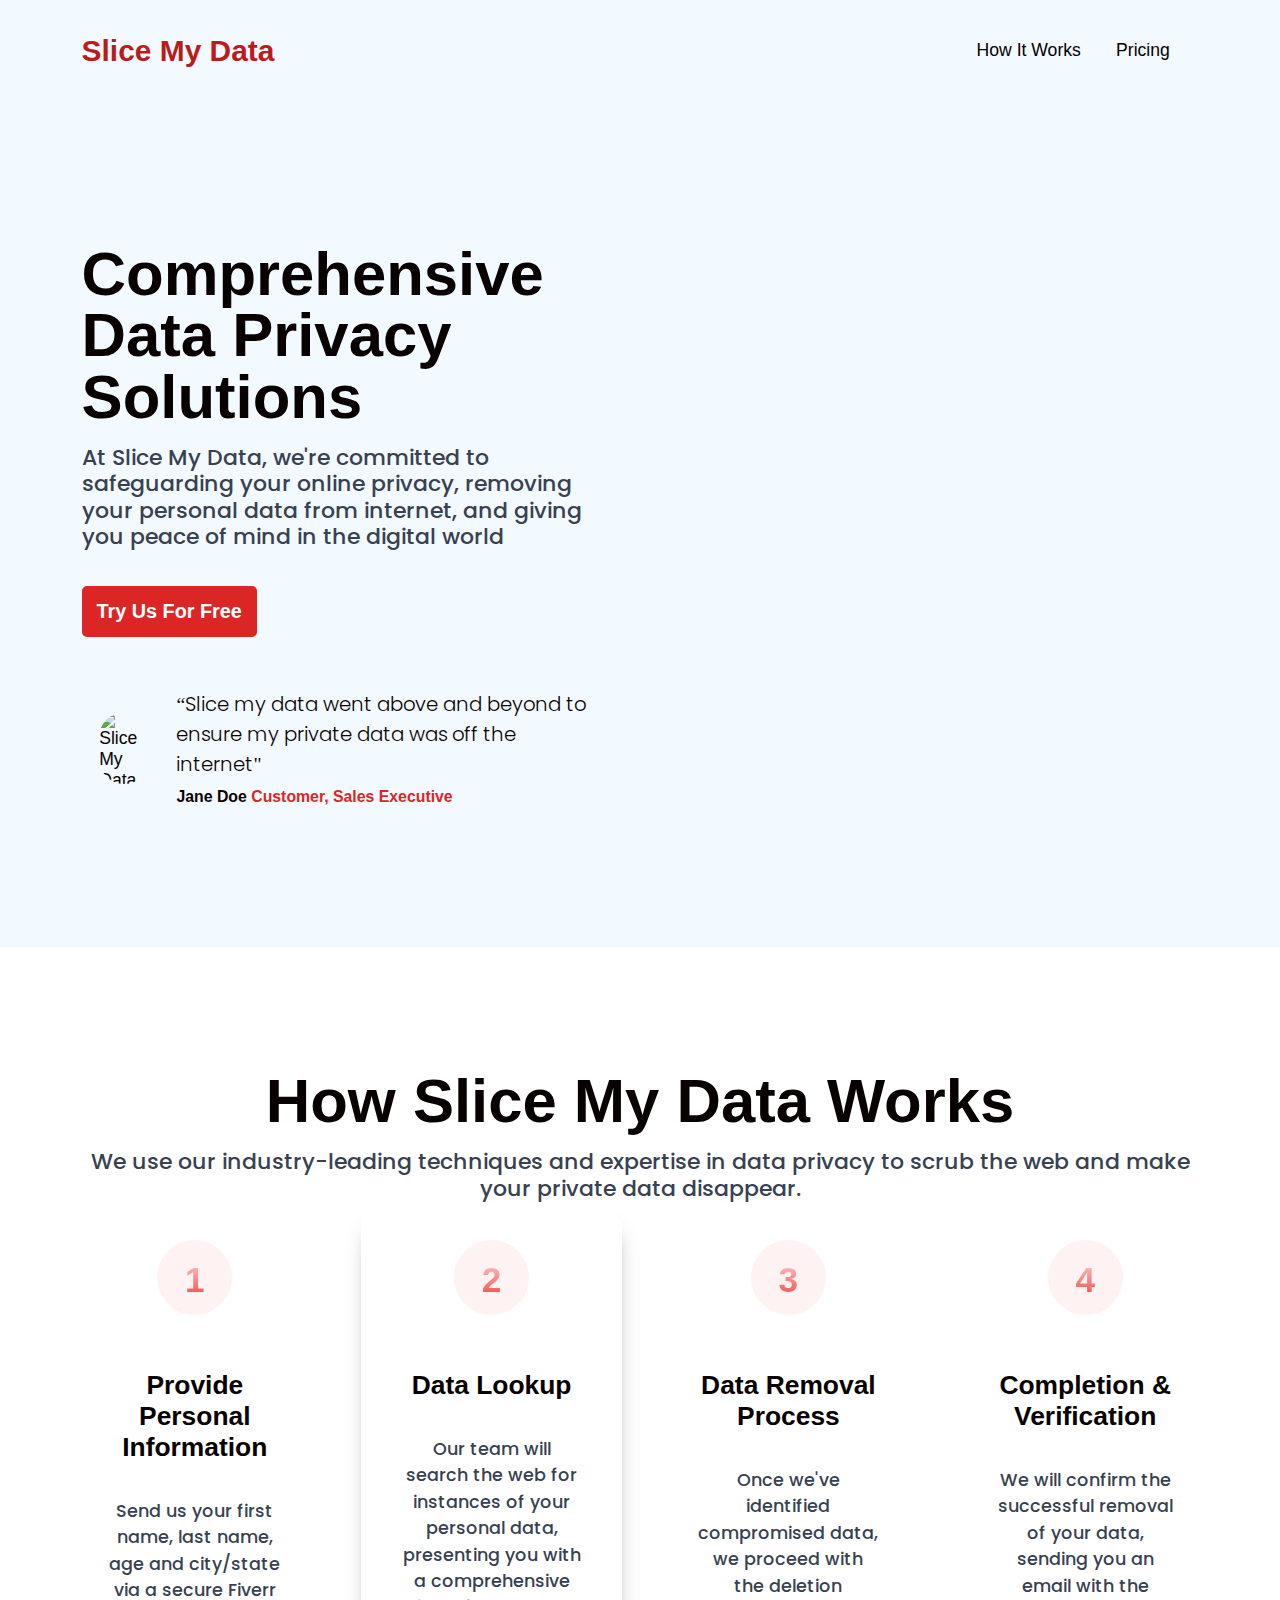
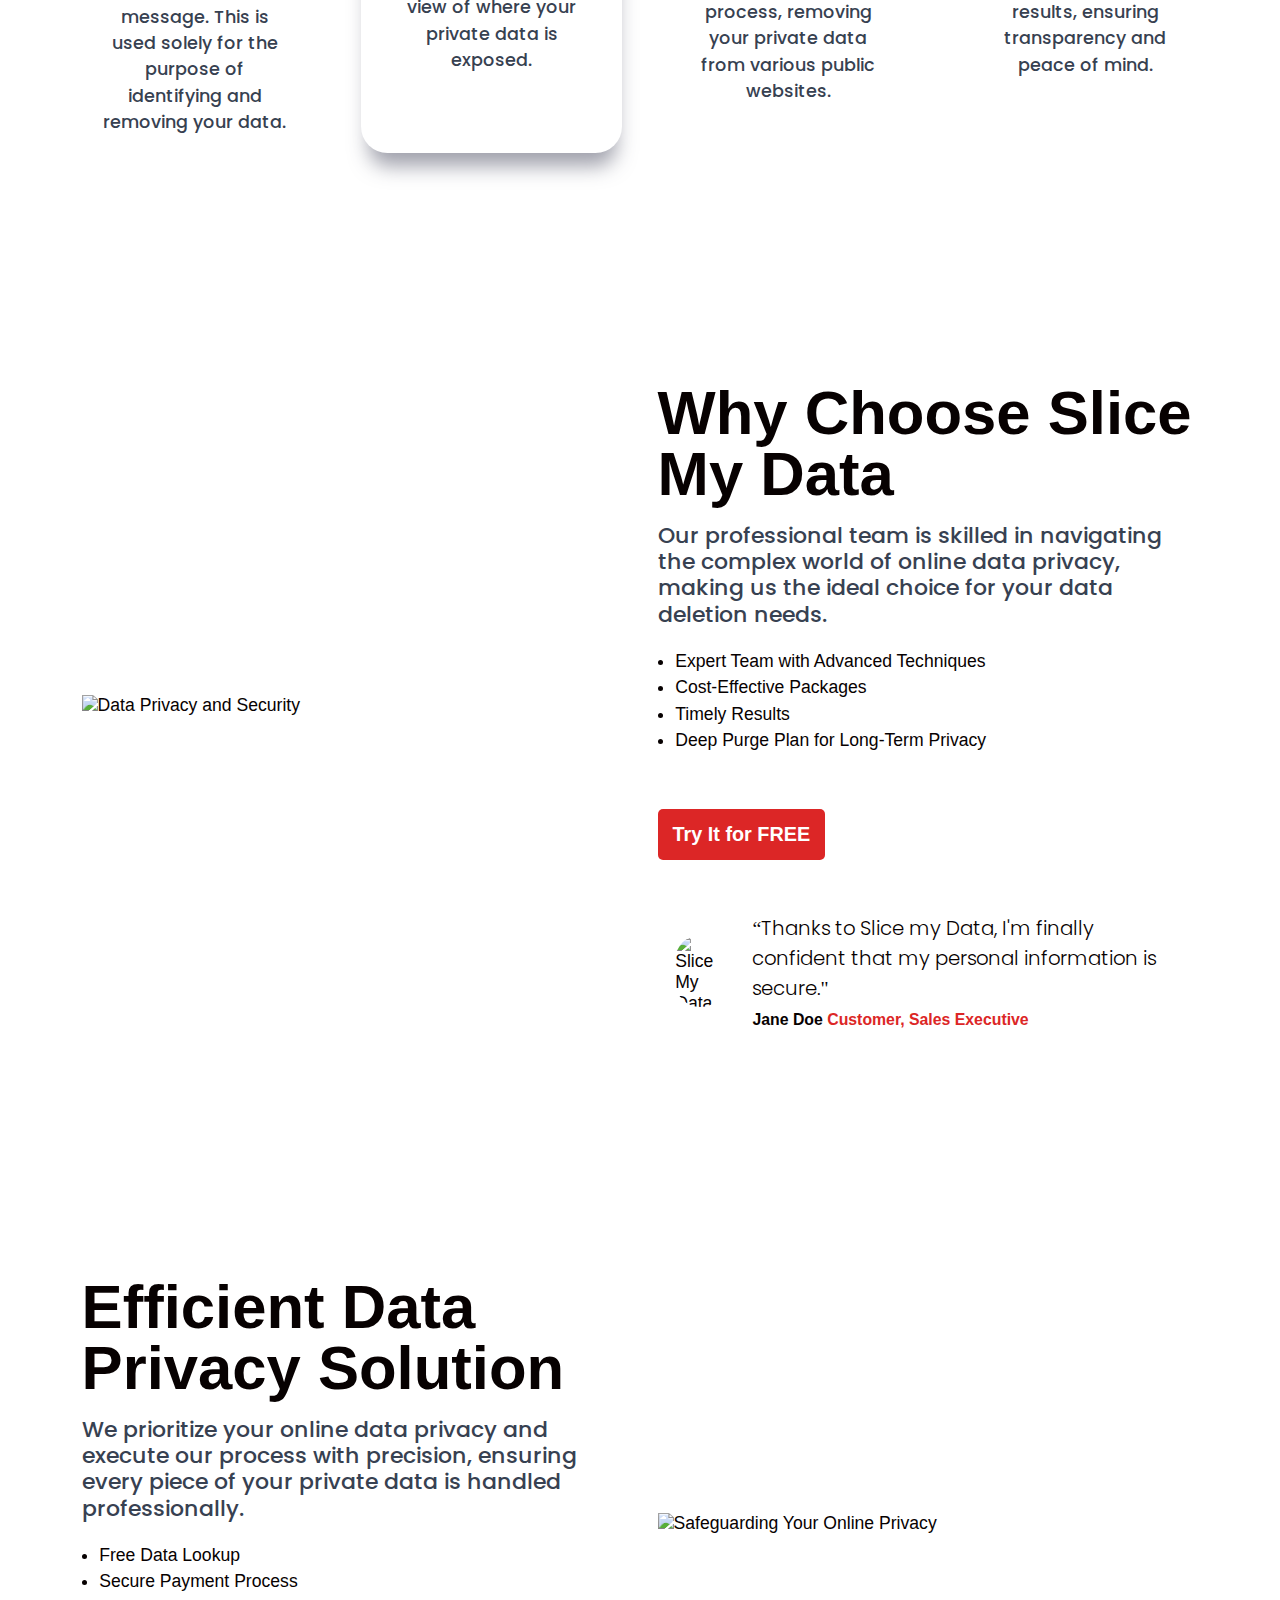
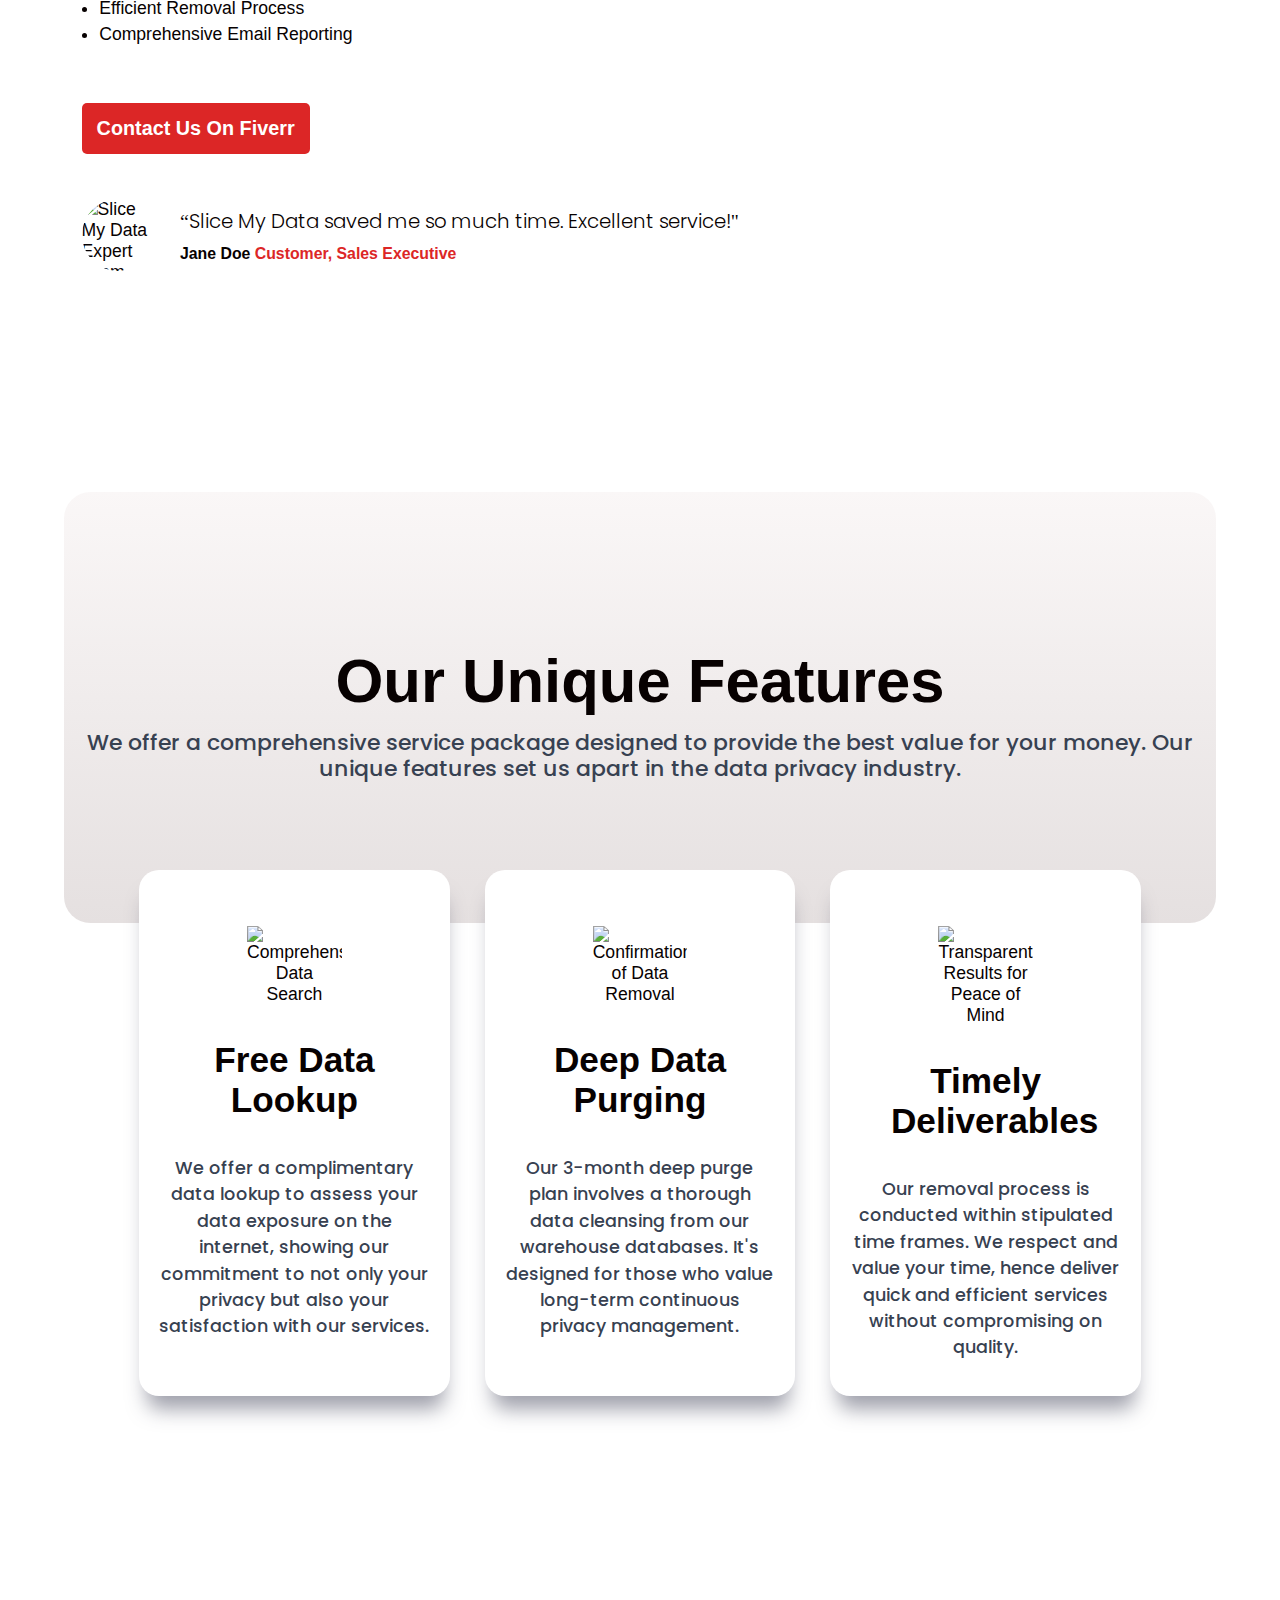
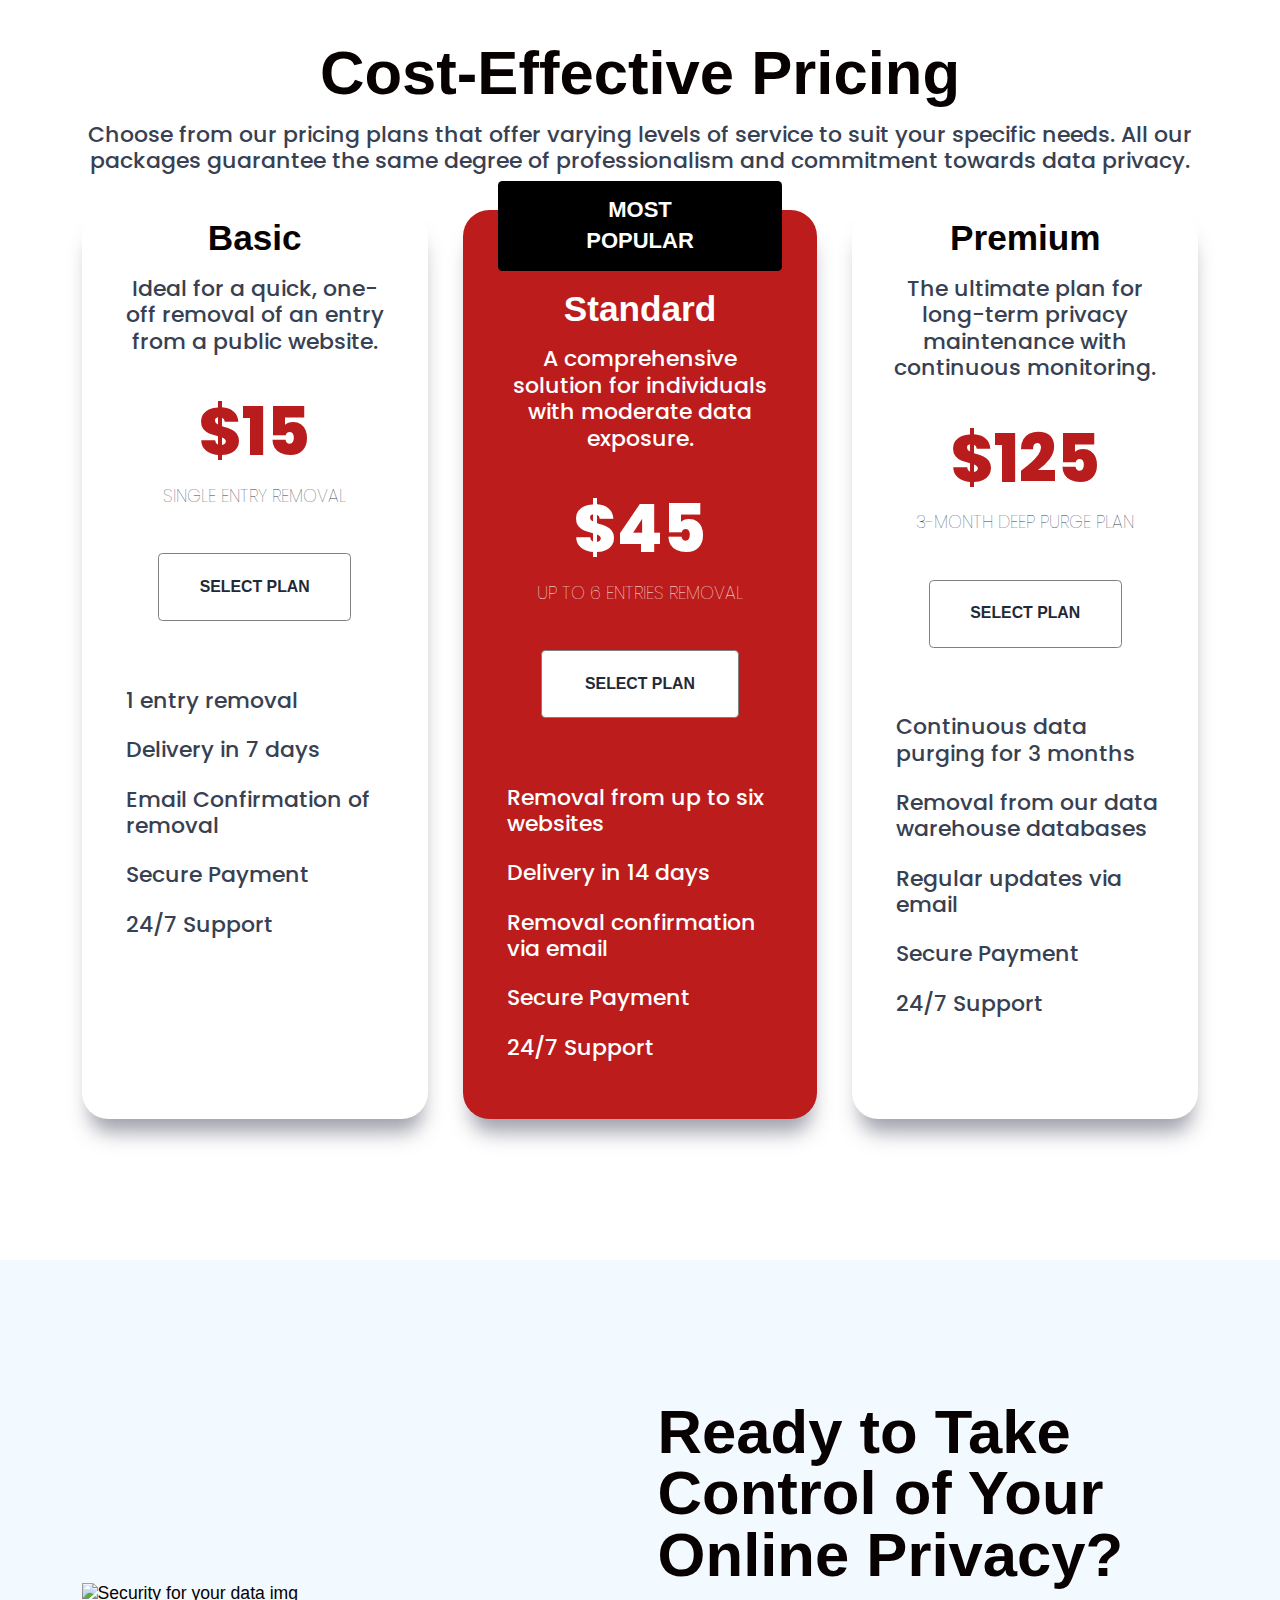
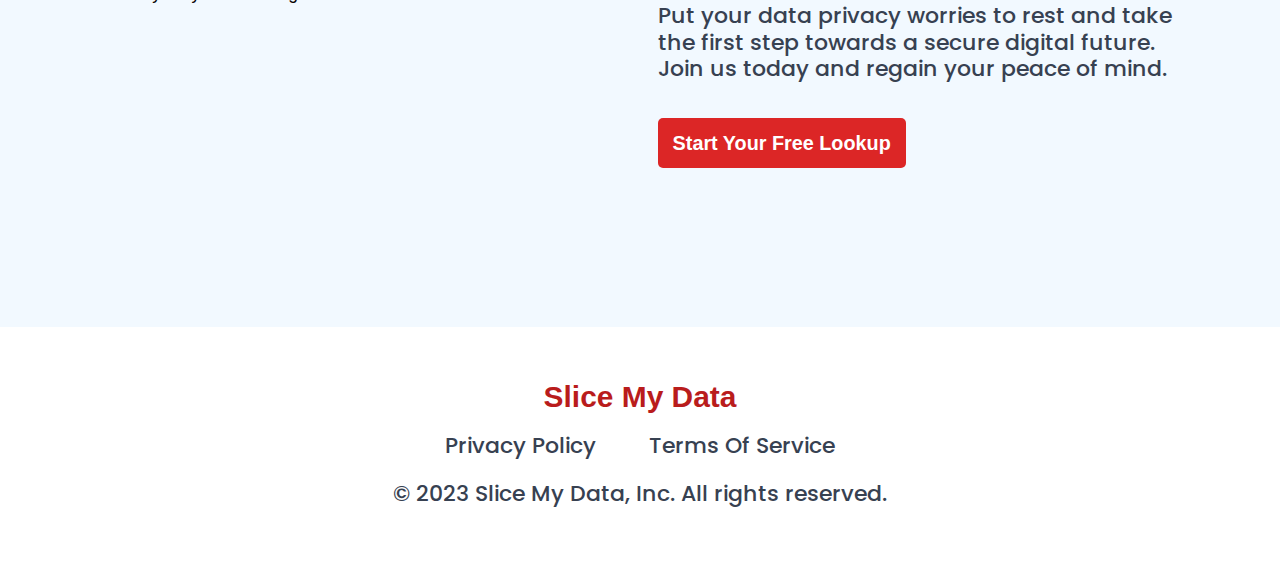
==== commit 2a49a410: "Add files via upload" ====
--- a/index.html
+++ b/index.html
@@ -20,338 +20,343 @@
     <link href="https://fonts.googleapis.com/css2?family=Poppins:wght@800&display=swap" rel="stylesheet">
 </head>
 <body>
-
-    <nav class="nav">
-      <input type="checkbox" id="nav-check">
-        <div class="nav-header">
-          <div class="nav-title logo">
-            Slice My Data
-          </div>
+<div class="background-wrapper-main">
+  
+      <div class="background-pink">
+        <div class="background-body">
+          <nav class="nav">
+            <input type="checkbox" id="nav-check">
+              <div class="nav-header">
+                <div class="nav-title logo">
+                  Slice My Data
+                </div>
+              </div>
+              <div class="nav-btn menu-items" id="menu">
+                <label for="nav-check">
+                  <span class="line-1"></span>
+                  <span class="line-2"></span>
+                  <span class="line-3"></span>
+                </label>
+              </div>
+            <ul class="nav-list">
+              <li><a href="#HIW" class="hover-animation">How It Works</a></li>
+              <li><a href="#pricing" class="hover-animation">Pricing</a></li>
+            </ul>
+          </nav>
+          <section class="sec-1 sec">
+            <div class="background-pink"></div>
+              <div class="flex">
+                  <div class="container container-text">
+                      <h1 class="typical-h1">Comprehensive Data Privacy Solutions</h1>
+                      <p class="typical-p">
+                          At Slice My Data, we're committed to safeguarding your online privacy, removing your personal data from internet, and giving you peace of mind in the digital world
+                      </p>
+                      <a href="https://www.fiverr.com/slicemydata/remove-your-private-data-from-the-internet">
+                          <button>
+                            Try Us For Free
+                          </button>
+                      </a>
+                      <div class="container-testimonial">
+                        <div class="testimonial">
+                            <div class="testimonial-img">
+                              <img src="https://lh3.googleusercontent.com/pw/AIL4fc-fHwkFyiJH9jdMZNU3hadpTL1e8hpq3j5p7Io_cjajIgJ_vlz_eKjI6-iQMoySTY0iyNJSu5Yeb2M-REQYi4u9dmXGnegje-zbEZcKLz75EejUuY7l=w2400" alt="Slice My Data Expert Team">
+                            </div>
+                            <div class="testimonial-text">
+                              <h4 class="testimonial-review"><span class="quotes">“</span>Slice my data went above and beyond to ensure my private data was off the internet<span class="quotes">"</span></h4>
+                              <h4 class="testimonial-span"><span class="name">Jane Doe </span>Customer, Sales Executive
+                              </h4>
+                            </div>
+                          </div>
+                    </div>
+                  </div>
+                  <div class="container hero-pic">
+                      <img class="hero-pic-1" src="https://imagedelivery.net/xaKlCos5cTg_1RWzIu_h-A/43355a8e-8179-41aa-f879-bb233d4fc800/public" alt="">
+                      <img class="hero-pic-2" src="https://imagedelivery.net/xaKlCos5cTg_1RWzIu_h-A/8d5057b5-67d7-4d58-71a0-60b7caa9f100/public" alt="">
+                      <img class="hero-pic-3" src="https://imagedelivery.net/xaKlCos5cTg_1RWzIu_h-A/1b1c4168-cd30-4493-cfdc-8dddeaf0a200/public" alt="">
+                      <img class="hero-pic-4" src="https://imagedelivery.net/xaKlCos5cTg_1RWzIu_h-A/05095427-2e66-440d-0281-9b878b663700/public" alt="">
+                  </div>
+              </div>
+          </section>
         </div>
-        <div class="nav-btn menu-items" id="menu">
-          <label for="nav-check">
-            <span class="line-1"></span>
-            <span class="line-2"></span>
-            <span class="line-3"></span>
-          </label>
-        </div>
-      
-      <ul class="nav-list">
-        <li><a href="#HIW" class="hover-animation">How It Works</a></li>
-        <li><a href="#pricing" class="hover-animation">Pricing</a></li>
-      </ul>
-    </nav>
-
-    
-
-    <section class="sec-1 sec">
-      <div class="background-pink"></div>
-        <div class="flex">
-            <div class="container container-text">
-                <h1 class="typical-h1">Comprehensive Data Privacy Solutions</h1>
-                <p class="typical-p">
-                    At Slice My Data, we're committed to safeguarding your online privacy, removing your personal data from internet, and giving you peace of mind in the digital world
-                </p>
-                <a href="https://www.fiverr.com/slicemydata/remove-your-private-data-from-the-internet">
-                    <button>
-                      Try Us For Free
-                    </button>
-                </a>
-
-                <div class="container-testimonial">
-                  <div class="testimonial">
-                      <div class="testimonial-img">
-                        <img src="https://lh3.googleusercontent.com/pw/AIL4fc-fHwkFyiJH9jdMZNU3hadpTL1e8hpq3j5p7Io_cjajIgJ_vlz_eKjI6-iQMoySTY0iyNJSu5Yeb2M-REQYi4u9dmXGnegje-zbEZcKLz75EejUuY7l=w2400" alt="Slice My Data Expert Team">
-                      </div>
-                      <div class="testimonial-text">
-                        <h4 class="testimonial-review"><span class="quotes">“</span>Slice my data went above and beyond to ensure my private data was off the internet<span class="quotes">"</span></h4>
-                        <h4 class="testimonial-span"><span class="name">Jane Doe </span>Customer, Sales Executive
-                        </h4>
-                      </div>
-                    </div>
-              </div>
-            </div>
-            <div class="container hero-pic">
-      
-                <img class="hero-pic-1" src="https://imagedelivery.net/xaKlCos5cTg_1RWzIu_h-A/43355a8e-8179-41aa-f879-bb233d4fc800/public" alt="">
-                <img class="hero-pic-2" src="https://imagedelivery.net/xaKlCos5cTg_1RWzIu_h-A/8d5057b5-67d7-4d58-71a0-60b7caa9f100/public" alt="">
-                <img class="hero-pic-3" src="https://imagedelivery.net/xaKlCos5cTg_1RWzIu_h-A/1b1c4168-cd30-4493-cfdc-8dddeaf0a200/public" alt="">
-                <img class="hero-pic-4" src="https://imagedelivery.net/xaKlCos5cTg_1RWzIu_h-A/05095427-2e66-440d-0281-9b878b663700/public" alt="">
-            </div>
-
-            
-        </div>
-        
-    </section>
-
-    <section class="sec-2 sec centered-sec" id="HIW">
-        <h1>
-            How Slice My Data Works
-        </h1>
-        <p>
-            We use our industry-leading techniques and expertise in data privacy to scrub the web and make your private data disappear.
-        </p>
-        <div class="four-items">
-            <div class="item item-1">
-              <div class="need-height">
-                <h6 class="number"><span class="gradient">1</span></h6>
-              </div>
-              
-              <h2>Provide Personal Information</h2>
-              <p class="item-p">Send us your first name, last name, age and city/state via a secure Fiverr message. This is used solely for the purpose of identifying and removing your data.</p>
-            </div>
-  
-            <div class="item item-2">
-              <div class="need-height">
-                <h6 class="number"><span class="gradient">2</span>
-              </div>
-              <h2>Data Lookup</h2>
-              <p class="item-p">Our team will search the web for instances of your personal data, presenting you with a comprehensive view of where your private data is exposed.</p>
-            </div>
-  
-            <div class="item item-3">
-              <div class="need-height">
-                <h6 class="number"><span class="gradient">3</span></h6>
-              </div>
-              <h2>Data Removal Process</h2>
-              <p class="item-p">Once we've identified compromised data, we proceed with the deletion process, removing your private data from various public websites.</p>
-            </div>
-  
-            <div class="item item-4">
-              <div class="need-height">
-                <h6 class="number"><span class="gradient">4</span></h6>
-              </div>
-              <h2>Completion & Verification</h2>
-              <p class="item-p">We will confirm the successful removal of your data, sending you an email with the results, ensuring transparency and peace of mind.</p>
-            </div>
-  
-          </div>
-    </section>
-
-    <section class="sec-3 sec">
-
-        <div class="flex">
-            
-            <div class="container">
-                <img src="https://lh3.googleusercontent.com/pw/AIL4fc-e2VDKSoEnK_CK_8Wzz2lpBJkRW6JgFkhCg0bwZ6cNAxGiBW9dP_9ibkZhu9WJudmzMGI0Fx3YplO--aniDfaKV0Q1jyg9t3vU3zhLEytHpPh5ycuv=w2400" alt="Data Privacy and Security">
-            </div>
-
-            <div class="container">
-                <h1 class="typical-h1">Why Choose Slice My Data</h1>
-                <p class="typical-p">Our professional team is skilled in navigating the complex world of online data privacy, making us the ideal choice for your data deletion needs.</p>
-                <ul>
-                    <li>Expert Team with Advanced Techniques</li>
-                    <li>Cost-Effective Packages</li>
-                    <li>Timely Results</li>
-                    <li>Deep Purge Plan for Long-Term Privacy</li>
-                </ul>
-                <a href="https://www.fiverr.com/slicemydata/remove-your-private-data-from-the-internet"><button>Try It for FREE</button></a>
-
-                <div class="container-testimonial">
-                  <div class="testimonial">
-                      <div class="testimonial-img">
-                        <img src="https://imagedelivery.net/xaKlCos5cTg_1RWzIu_h-A/820f81cd-d50c-48b4-78da-5966f2023c00/public" alt="Slice My Data Expert Team"">
-                      </div>
-                      <div class="testimonial-text">
-                        <h4 class="testimonial-review"><span class="quotes">“</span>Thanks to Slice my Data, I'm finally confident that my personal information is secure.<span class="quotes">"</span></h4>
-                        <h4 class="testimonial-span"><span class="name">Jane Doe </span>Customer, Sales Executive
-                        </h4>
-                      </div>
-                    </div>
-              </div>
-            </div>
-        </div>
-        
-        
-    </section>
-
-    <section class="sec-4 sec">
-
-        <div class="flex">
-            <div class="container">
-                <h1 class="typical-h1">Efficient Data Privacy Solution</h1>
-                <p class="typical-p">We prioritize your online data privacy and execute our process with precision, ensuring every piece of your private data is handled professionally.</p>
-                <ul>
-                    <li>
-                        Free Data Lookup
-                    </li>
-                    <li>Secure Payment Process</li>
-                    <li>Efficient Removal Process</li>
-                    <li>Comprehensive Email Reporting</li>
-                </ul>
-                <a href="https://www.fiverr.com/slicemydata/remove-your-private-data-from-the-internet"><button>Contact Us On Fiverr</button></a>
-            </div>
-            <div class="container">
-                <img src="https://lh3.googleusercontent.com/pw/AIL4fc87-Yf-LrP5exTT18NG6acvqYSPWtJXEkvd0dEz7wUBvKhAcKYidmhbDLucde2CVWBixTkgZWXU6pm-8HDik5ZPhwtjvppHqymbbYsuJ-rsejxzsKBL=w2400" alt="Safeguarding Your Online Privacy">
-            </div>
-        </div>
-
-        <div class="container-testimonial">
-            <div class="testimonial">
-                <div class="testimonial-img">
-                  <img src="https://imagedelivery.net/xaKlCos5cTg_1RWzIu_h-A/4a0581c2-a18b-4d2b-c790-7237d07a6100/public" alt="Slice My Data Expert Team">
-                </div>
-                <div class="testimonial-text">
-                  <h4 class="testimonial-review"><span class="quotes">“</span>Slice My Data saved me so much time. Excellent service!<span class="quotes">"</span></h4>
-                  <h4 class="testimonial-span"><span class="name">Jane Doe </span>Customer, Sales Executive
-                  </h4>
-                </div>
-              </div>
-        </div>
-    </section>
-
-    <section class="sec-5 sec centered-sec">
-        <div class="background-wrapper">
+      </div>
+</div>
+<div class="background-wrapper-main">
+  <div class="background-body">
+    
+        <section class="sec-2 sec centered-sec" id="HIW">
             <h1>
-                Our Unique Features
+                How Slice My Data Works
             </h1>
             <p>
-                We offer a comprehensive service package designed to provide the best value for your money. Our unique features set us apart in the data privacy industry.
+                We use our industry-leading techniques and expertise in data privacy to scrub the web and make your private data disappear.
             </p>
+            <div class="four-items">
+                <div class="item item-1">
+                  <div class="need-height">
+                    <h6 class="number"><span class="gradient">1</span></h6>
+                  </div>
+    
+                  <h2>Provide Personal Information</h2>
+                  <p class="item-p">Send us your first name, last name, age and city/state via a secure Fiverr message. This is used solely for the purpose of identifying and removing your data.</p>
+                </div>
+    
+                <div class="item item-2">
+                  <div class="need-height">
+                    <h6 class="number"><span class="gradient">2</span>
+                  </div>
+                  <h2>Data Lookup</h2>
+                  <p class="item-p">Our team will search the web for instances of your personal data, presenting you with a comprehensive view of where your private data is exposed.</p>
+                </div>
+    
+                <div class="item item-3">
+                  <div class="need-height">
+                    <h6 class="number"><span class="gradient">3</span></h6>
+                  </div>
+                  <h2>Data Removal Process</h2>
+                  <p class="item-p">Once we've identified compromised data, we proceed with the deletion process, removing your private data from various public websites.</p>
+                </div>
+    
+                <div class="item item-4">
+                  <div class="need-height">
+                    <h6 class="number"><span class="gradient">4</span></h6>
+                  </div>
+                  <h2>Completion & Verification</h2>
+                  <p class="item-p">We will confirm the successful removal of your data, sending you an email with the results, ensuring transparency and peace of mind.</p>
+                </div>
+    
+              </div>
+        </section>
+    
+        <section class="sec-3 sec">
+    
+            <div class="flex">
+    
+                <div class="container">
+                    <img src="https://lh3.googleusercontent.com/pw/AIL4fc-e2VDKSoEnK_CK_8Wzz2lpBJkRW6JgFkhCg0bwZ6cNAxGiBW9dP_9ibkZhu9WJudmzMGI0Fx3YplO--aniDfaKV0Q1jyg9t3vU3zhLEytHpPh5ycuv=w2400" alt="Data Privacy and Security">
+                </div>
+    
+                <div class="container">
+                    <h1 class="typical-h1">Why Choose Slice My Data</h1>
+                    <p class="typical-p">Our professional team is skilled in navigating the complex world of online data privacy, making us the ideal choice for your data deletion needs.</p>
+                    <ul>
+                        <li>Expert Team with Advanced Techniques</li>
+                        <li>Cost-Effective Packages</li>
+                        <li>Timely Results</li>
+                        <li>Deep Purge Plan for Long-Term Privacy</li>
+                    </ul>
+                    <a href="https://www.fiverr.com/slicemydata/remove-your-private-data-from-the-internet"><button>Try It for FREE</button></a>
+    
+                    <div class="container-testimonial">
+                      <div class="testimonial">
+                          <div class="testimonial-img">
+                            <img src="https://imagedelivery.net/xaKlCos5cTg_1RWzIu_h-A/820f81cd-d50c-48b4-78da-5966f2023c00/public" alt="Slice My Data Expert Team"">
+                          </div>
+                          <div class="testimonial-text">
+                            <h4 class="testimonial-review"><span class="quotes">“</span>Thanks to Slice my Data, I'm finally confident that my personal information is secure.<span class="quotes">"</span></h4>
+                            <h4 class="testimonial-span"><span class="name">Jane Doe </span>Customer, Sales Executive
+                            </h4>
+                          </div>
+                        </div>
+                  </div>
+                </div>
+            </div>
+    
+    
+        </section>
+    
+        <section class="sec-4 sec">
+    
+            <div class="flex">
+                <div class="container">
+                    <h1 class="typical-h1">Efficient Data Privacy Solution</h1>
+                    <p class="typical-p">We prioritize your online data privacy and execute our process with precision, ensuring every piece of your private data is handled professionally.</p>
+                    <ul>
+                        <li>
+                            Free Data Lookup
+                        </li>
+                        <li>Secure Payment Process</li>
+                        <li>Efficient Removal Process</li>
+                        <li>Comprehensive Email Reporting</li>
+                    </ul>
+                    <a href="https://www.fiverr.com/slicemydata/remove-your-private-data-from-the-internet"><button>Contact Us On Fiverr</button></a>
+                </div>
+                <div class="container">
+                    <img src="https://lh3.googleusercontent.com/pw/AIL4fc87-Yf-LrP5exTT18NG6acvqYSPWtJXEkvd0dEz7wUBvKhAcKYidmhbDLucde2CVWBixTkgZWXU6pm-8HDik5ZPhwtjvppHqymbbYsuJ-rsejxzsKBL=w2400" alt="Safeguarding Your Online Privacy">
+                </div>
+            </div>
+    
+            <div class="container-testimonial">
+                <div class="testimonial">
+                    <div class="testimonial-img">
+                      <img src="https://imagedelivery.net/xaKlCos5cTg_1RWzIu_h-A/4a0581c2-a18b-4d2b-c790-7237d07a6100/public" alt="Slice My Data Expert Team">
+                    </div>
+                    <div class="testimonial-text">
+                      <h4 class="testimonial-review"><span class="quotes">“</span>Slice My Data saved me so much time. Excellent service!<span class="quotes">"</span></h4>
+                      <h4 class="testimonial-span"><span class="name">Jane Doe </span>Customer, Sales Executive
+                      </h4>
+                    </div>
+                  </div>
+            </div>
+        </section>
+    
+        <section class="sec-5 sec centered-sec">
+            <div class="background-wrapper">
+                <h1>
+                    Our Unique Features
+                </h1>
+                <p>
+                    We offer a comprehensive service package designed to provide the best value for your money. Our unique features set us apart in the data privacy industry.
+                </p>
+            </div>
+    
+            <div class="two-cards">
+                <div class="card">
+                  <img src="https://lh3.googleusercontent.com/pw/AIL4fc9sB_7MSoNHAYVN-nQnN3hPqbNoEiYlXxbOwbQ5DWexAZ13kQVPIKj16a6r9-zOwmw6P8M-3hQXbN7gHc1UxLPOzU5s2Bu3UBV5kY6pru4Jfy1fbYfa=w2400" alt="Comprehensive Data Search">
+                  <H3>Free Data Lookup</H3>
+                  <p>We offer a complimentary data lookup to assess your data exposure on the internet, showing our commitment to not only your privacy but also your satisfaction with our services.</p>
+                </div>
+                <div class="card">
+                  <img src="https://lh3.googleusercontent.com/pw/AIL4fc-LhSa_9dyKPphBq3ULhLpSxOtfhllyQ_dLrisGG1PKyuiKVozc4-0uXG2IADsETWnxzKfuGEx8CvXqkr_Brt7oWMD_oBHQej7drOKwYi1dVd94N3PY=w2400" alt="Confirmation of Data Removal">
+                  <H3>Deep Data Purging</H3>
+                  <p>Our 3-month deep purge plan involves a thorough data cleansing from our warehouse databases. It's designed for those who value long-term continuous privacy management.</p>
+                </div>
+    
+                <div class="card card-bottom">
+                    <img src="https://lh3.googleusercontent.com/pw/AIL4fc-CrkYCkKdA-8hWBNg2KfqpVgNkzG8Yusrm5uIEhsp0QHq6RijwPiKKiD0dpiR35KiJ6dSzTu8BnPb0sYfZLPJZtfUYOy19sGZs6YXT2WViyfgoS2lY=s86-p-k" alt="Transparent Results for Peace of Mind">
+                    <H3>Timely Deliverables</H3>
+                    <p>Our removal process is conducted within stipulated time frames. We respect and value your time, hence deliver quick and efficient services without compromising on quality.</p>
+                  </div>
+    
+    
+              </div>
+        </section>
+    
+        <section class="sec-6 sec centered-sec" id="pricing">
+            <h1>
+                Cost-Effective Pricing
+            </h1>
+            <p>
+                Choose from our pricing plans that offer varying levels of service to suit your specific needs. All our packages guarantee the same degree of professionalism and commitment towards data privacy.
+            </p>
+            <div class="pricing-cards-wrapper">
+                <div class="pricing-card">
+                  <div class="topPart-pricing-card">
+                    <h4>Basic</h4>
+                    <p>Ideal for a quick, one-off removal of an entry from a public website.</p>
+                    <p class="price">$15</p>
+                    <p class="p-price">Single Entry Removal</p>
+                    <button>SELECT PLAN</button>
+                  </div>
+    
+                  <div class="bottomPart-pricing-card">
+                    <div><i class="fa-regular fa-circle-check fa-xl"></i>
+                    <p>1 entry removal</p></div>
+                    <div><i class="fa-regular fa-circle-check fa-xl"></i>
+                    <p>Delivery in 7 days</p></div>
+                    <div><i class="fa-regular fa-circle-check fa-xl"></i>
+                    <p>Email Confirmation of removal</p></div>
+                    <div><i class="fa-regular fa-circle-check fa-xl"></i>
+                    <p>Secure Payment</p></div>
+                    <div><i class="fa-regular fa-circle-check fa-xl"></i>
+                    <p>24/7 Support</p></div>
+    
+                  </div>
+                </div>
+                <div class="pricing-card most-popular">
+                  <div class="topPart-pricing-card most-popular">
+                    <div class="most-popular-div">MOST POPULAR</div>
+                    <h4>Standard</h4>
+                    <p>A comprehensive solution for individuals with moderate data exposure.</p>
+                    <p class="price">$45</p>
+                    <p class="p-price">Up to 6 Entries Removal</p>
+                    <button>SELECT PLAN</button>
+                  </div>
+    
+                  <div class="bottomPart-pricing-card bottomPart-pricing-card">
+                    <div><i class="fa-regular fa-circle-check fa-xl"></i><p>Removal from up to six websites</p></div>
+                    <div><i class="fa-regular fa-circle-check fa-xl"></i>
+                    <p>Delivery in 14 days</p></div>
+                    <div><i class="fa-regular fa-circle-check fa-xl"></i>
+                    <p>Removal confirmation via email</p></div>
+                    <div><i class="fa-regular fa-circle-check fa-xl"></i>
+                    <p>Secure Payment</p></div>
+                    <div><i class="fa-regular fa-circle-check fa-xl"></i>
+                    <p>24/7 Support</p></div>
+    
+                  </div>
+                </div>
+    
+                <div class="pricing-card">
+                  <div class="topPart-pricing-card">
+                    <h4>Premium</h4>
+                    <p>The ultimate plan for long-term privacy maintenance with continuous monitoring.</p>
+                    <p class="price">$125</p>
+                    <p class="p-price">3-Month Deep Purge Plan</p>
+                    <button>SELECT PLAN</button>
+                  </div>
+    
+                  <div class="bottomPart-pricing-card">
+                    <div><i class="fa-regular fa-circle-check fa-xl"></i>
+                    <p>Continuous data purging for 3 months</p></div>
+                    <div><i class="fa-regular fa-circle-check fa-xl"></i>
+                    <p>Removal from our data warehouse databases</p></div>
+                    <div><i class="fa-regular fa-circle-check fa-xl"></i>
+                    <p>Regular updates via email</p></div>
+                    <div><i class="fa-regular fa-circle-check fa-xl"></i>
+                    <p>Secure Payment</p></div>
+                    <div><i class="fa-regular fa-circle-check fa-xl"></i>
+                    <p>24/7 Support</p></div>
+                  </div>
+                </div>
+              </div>
+        </section>
+  </div>
+</div>
+<div class="background-wrapper-main">
+  
+      <div class="background-pink">
+        <div class="background-body">
+          <section class="sec-7 sec">
+            <div class="background-pink-sec7"></div>
+              <div class="flex">
+                  <div class="container">
+                      <img src="https://lh3.googleusercontent.com/pw/AIL4fc9qLxDAeBxHrpGeANGznBG7KTyfvs1thtujuDSDgweLDN7kPhL2zuHo-5EG4s5iwuqysoKQqfvdolaxuDDmajAWG33UOff95br0_A1gfnG55IMW8srL=w2400" alt="Security for your data img">
+                  </div>
+                  <div class="container">
+                      <h1 class="typical-h1">Ready to Take Control of Your Online Privacy?</h1>
+                      <p class="typical-p">Put your data privacy worries to rest and take the first step towards a secure digital future. Join us today and regain your peace of mind.</p>
+                      <a href="https://www.fiverr.com/slicemydata/remove-your-private-data-from-the-internet"><button>Start Your Free Lookup</button></a>
+                  </div>
+                </div>
+             </div>
+          </section>
         </div>
-
-        <div class="two-cards">
-            <div class="card">
-              <img src="https://lh3.googleusercontent.com/pw/AIL4fc9sB_7MSoNHAYVN-nQnN3hPqbNoEiYlXxbOwbQ5DWexAZ13kQVPIKj16a6r9-zOwmw6P8M-3hQXbN7gHc1UxLPOzU5s2Bu3UBV5kY6pru4Jfy1fbYfa=w2400" alt="Comprehensive Data Search">
-              <H3>Free Data Lookup</H3>
-              <p>We offer a complimentary data lookup to assess your data exposure on the internet, showing our commitment to not only your privacy but also your satisfaction with our services.</p>
-            </div>
-            <div class="card">
-              <img src="https://lh3.googleusercontent.com/pw/AIL4fc-LhSa_9dyKPphBq3ULhLpSxOtfhllyQ_dLrisGG1PKyuiKVozc4-0uXG2IADsETWnxzKfuGEx8CvXqkr_Brt7oWMD_oBHQej7drOKwYi1dVd94N3PY=w2400" alt="Confirmation of Data Removal">
-              <H3>Deep Data Purging</H3>
-              <p>Our 3-month deep purge plan involves a thorough data cleansing from our warehouse databases. It's designed for those who value long-term continuous privacy management.</p>
-            </div>
-
-            <div class="card card-bottom">
-                <img src="https://lh3.googleusercontent.com/pw/AIL4fc-CrkYCkKdA-8hWBNg2KfqpVgNkzG8Yusrm5uIEhsp0QHq6RijwPiKKiD0dpiR35KiJ6dSzTu8BnPb0sYfZLPJZtfUYOy19sGZs6YXT2WViyfgoS2lY=s86-p-k" alt="Transparent Results for Peace of Mind">
-                <H3>Timely Deliverables</H3>
-                <p>Our removal process is conducted within stipulated time frames. We respect and value your time, hence deliver quick and efficient services without compromising on quality.</p>
-              </div>
-            
-          
-          </div>
-    </section>
-
-    <section class="sec-6 sec centered-sec" id="pricing">
-        <h1>
-            Cost-Effective Pricing
-        </h1>
-        <p>
-            Choose from our pricing plans that offer varying levels of service to suit your specific needs. All our packages guarantee the same degree of professionalism and commitment towards data privacy.
-        </p>
-        <div class="pricing-cards-wrapper">
-            <div class="pricing-card">
-              <div class="topPart-pricing-card">
-                <h4>Basic</h4>
-                <p>Ideal for a quick, one-off removal of an entry from a public website.</p>
-                <p class="price">$15</p>
-                <p class="p-price">Single Entry Removal</p>
-                <button>SELECT PLAN</button>
-              </div>
-
-              <div class="bottomPart-pricing-card">
-                <div><i class="fa-regular fa-circle-check fa-xl"></i>
-                <p>1 entry removal</p></div>
-                <div><i class="fa-regular fa-circle-check fa-xl"></i>
-                <p>Delivery in 7 days</p></div>
-                <div><i class="fa-regular fa-circle-check fa-xl"></i>
-                <p>Email Confirmation of removal</p></div>
-                <div><i class="fa-regular fa-circle-check fa-xl"></i>
-                <p>Secure Payment</p></div>
-                <div><i class="fa-regular fa-circle-check fa-xl"></i>
-                <p>24/7 Support</p></div>
-                
-              </div>
-            </div>
-            <div class="pricing-card most-popular">
-              <div class="topPart-pricing-card most-popular">
-                <div class="most-popular-div">MOST POPULAR</div>
-                <h4>Standard</h4>
-                <p>A comprehensive solution for individuals with moderate data exposure.</p>
-                <p class="price">$45</p>
-                <p class="p-price">Up to 6 Entries Removal</p>
-                <button>SELECT PLAN</button>
-              </div>
-
-              <div class="bottomPart-pricing-card bottomPart-pricing-card">
-                <div><i class="fa-regular fa-circle-check fa-xl"></i><p>Removal from up to six websites</p></div>
-                <div><i class="fa-regular fa-circle-check fa-xl"></i>
-                <p>Delivery in 14 days</p></div>
-                <div><i class="fa-regular fa-circle-check fa-xl"></i>
-                <p>Removal confirmation via email</p></div>
-                <div><i class="fa-regular fa-circle-check fa-xl"></i>
-                <p>Secure Payment</p></div>
-                <div><i class="fa-regular fa-circle-check fa-xl"></i>
-                <p>24/7 Support</p></div>
-                
-              </div>
-            </div>
-
-            <div class="pricing-card">
-              <div class="topPart-pricing-card">
-                <h4>Premium</h4>
-                <p>The ultimate plan for long-term privacy maintenance with continuous monitoring.</p>
-                <p class="price">$125</p>
-                <p class="p-price">3-Month Deep Purge Plan</p>
-                <button>SELECT PLAN</button>
-              </div>
-
-              <div class="bottomPart-pricing-card">
-                <div><i class="fa-regular fa-circle-check fa-xl"></i>
-                <p>Continuous data purging for 3 months</p></div>
-                <div><i class="fa-regular fa-circle-check fa-xl"></i>
-                <p>Removal from our data warehouse databases</p></div>
-                <div><i class="fa-regular fa-circle-check fa-xl"></i>
-                <p>Regular updates via email</p></div>
-                <div><i class="fa-regular fa-circle-check fa-xl"></i>
-                <p>Secure Payment</p></div>
-                <div><i class="fa-regular fa-circle-check fa-xl"></i>
-                <p>24/7 Support</p></div>
-              </div>
-            </div>
-          </div>
-    </section>
-
-    <section class="sec-7 sec">
-      <div class="background-pink-sec7"></div>
-        <div class="flex">
-            <div class="container">
-                <img src="https://lh3.googleusercontent.com/pw/AIL4fc9qLxDAeBxHrpGeANGznBG7KTyfvs1thtujuDSDgweLDN7kPhL2zuHo-5EG4s5iwuqysoKQqfvdolaxuDDmajAWG33UOff95br0_A1gfnG55IMW8srL=w2400" alt="Security for your data img">
-            </div>
-
-            <div class="container">
-                <h1 class="typical-h1">Ready to Take Control of Your Online Privacy?</h1>
-                <p class="typical-p">Put your data privacy worries to rest and take the first step towards a secure digital future. Join us today and regain your peace of mind.</p>
-                <a href="https://www.fiverr.com/slicemydata/remove-your-private-data-from-the-internet"><button>Start Your Free Lookup</button></a>
-            </div>
-            
-          </div>
-        
-       </div>
-    </section>
-
-    <footer>
-        <h2 class="logo">Slice My Data</h2>
-
-        <div class="footer-flex">
-          <a href="privacyPolicy.html">
-            <p class="privacy-policy">Privacy Policy</p>
-          </a>
-          <a href="">
-            <p>Terms Of Service</p>
-          </a>
-        </div>
-
-        <p>© 2023 Slice My Data, Inc. All rights reserved.</p>
-      </footer>
-
-    <script>
-      var toggleClass = document.getElementById("menu");
-    
-      toggleClass.onclick = function() {
-        toggleClass.classList.toggle("open-menu")
-      }
-    </script>
+      </div>
+</div>
+<div class="background-wrapper-main">
+  
+      <div class="background-body">
+        <footer>
+            <h2 class="logo">Slice My Data</h2>
+            <div class="footer-flex">
+              <a href="privacyPolicy.html">
+                <p class="privacy-policy">Privacy Policy</p>
+              </a>
+              <a href="">
+                <p>Terms Of Service</p>
+              </a>
+            </div>
+            <p>© 2023 Slice My Data, Inc. All rights reserved.</p>
+          </footer>
+        <script>
+          var toggleClass = document.getElementById("menu");
+  
+          toggleClass.onclick = function() {
+            toggleClass.classList.toggle("open-menu")
+          }
+        </script>
+      </div>
+</div>
 </body>
 
 
--- a/styles.css
+++ b/styles.css
@@ -12,6 +12,7 @@
   --button-red:rgb(220 38 38);
   --popular-red:#bc1c1c;
   --background-pink:#F2F9FF;
+  
 }
 
 html {
@@ -19,16 +20,15 @@
     font-size: 1.1rem;
 
     scroll-behavior: smooth;
+    
 }
 
 body {
-    background-color: #fefefe;
-    color: #070101;
-    height: 100%;
-    width: 90%;
-    max-width: 1500px;
+    display: flex;
+    flex-direction: column;
     margin: 0 auto;
     font-family: 'Titillium Web', Helvetica, sans-serif;
+    overflow-x: hidden;
 }
 
 .sec {
@@ -39,28 +39,33 @@
 
 .sec-1,
 .sec-7 {
+  position: relative; 
+}
+
+.background-wrapper-main {
+  width: 100%;
   position: relative;
 }
 
 .background-pink {
+  width: 100%;
+  height: 100%;
   background-color: var(--background-pink);
-  position: absolute;
-  width: 200%;
-  left: -20%;
-  bottom: -10%;
-  height: 1000px;
-  z-index: 0;
-}
-
-.background-pink-sec7 {
-  background-color: var(--background-pink);
-  position: absolute;
-  width: 200%;
-  left: -20%;
-  bottom: -10%;
-  height: 125%;
-  z-index: 0;
-}
+  padding: 1rem 0;
+}
+
+.background-body {
+  display: flex;
+  flex-direction: column;
+  width: 90%;
+  margin: 0 auto;
+  background-color: transparent;
+  color: #070101;
+  height: 100%;
+  width: 90%;
+  max-width: 1500px;
+}
+
 
 .centered-sec > p {
     text-align: center;
@@ -80,6 +85,8 @@
 
     -webkit-perspective: 100px;
     perspective: 100px;
+
+    background-color: transparent;
 }
 
 
@@ -117,28 +124,24 @@
 /* ------------ hero pics ------------- */
 
 .hero-pic {
-  min-height: 300px;
-  display: flex;
-  flex-direction: column;
-  justify-content: center;
-  margin-left: 2rem;
-  -webkit-perspective: 400px;
   perspective: 400px;
 }
 
 .hero-pic-1 {
   position: absolute;
   display: block;
-  width: 90%;
-  z-index: 1;
+  width: 70%;
+  z-index: 0;
   transform: rotateX(5deg) rotateY(-10deg);
+  margin-left: 3rem;
+  margin-bottom: 3rem;
 }
 .hero-pic-2 {
   position: absolute;
   display: block;
-  width: calc(100% - 60%);
-  top: 55%;
-  left: -10%;
+  width: 30%;
+  top: 50%;
+  left: -2%;
   z-index: 3;
   border-radius: 1rem;
   box-shadow: 0px 10px 41px -3px white;
@@ -147,8 +150,8 @@
 .hero-pic-3 {
   position: absolute;
   display: block;
-  width: calc(100% - 70%);
-  left: 70%;
+  width: 26%;
+  left: 65%;
   bottom: 50%;
   z-index: 3;
   border-radius: .8rem;
@@ -158,7 +161,7 @@
 .hero-pic-4 {
   position: absolute;
   display: block;
-  width: calc(100% - 60%);
+  width: 30%;
   top: 65%;
   left: 55%;
   z-index: 3;
@@ -219,7 +222,7 @@
   align-items: center;
   position: relative;
   z-index: 99;
-  background-color: var(--background-pink);
+  background-color: transparent;
 }
 
 .nav > .nav-header {
@@ -234,11 +237,14 @@
 }
 .nav > .nav-list > li {
   list-style-type: none;
+  background-color: transparent;
 }
 .nav > .nav-list > li a {
   text-decoration: none;
   color: #020000;
   cursor: pointer;
+  width: fit-content;
+  background-color: transparent;
 }
 .nav > #nav-check {
     display: none;
@@ -587,6 +593,7 @@
     justify-content: center;
     align-items: center;
     margin-bottom: 4rem;
+    margin-top: 3rem;
   }
   
   .footer-flex {
@@ -663,7 +670,7 @@
   }
 
   body {
-    perspective: 3cm;
+    perspective: 100px;
   }
 
     .testimonial {
@@ -719,9 +726,22 @@
     }
 
     .hero-pic {
-      margin: 5rem;
-    }
-
+      margin: 10rem;
+    }
+
+    /* .hero-pic-1{
+      width: 50%;
+      margin: 0 auto;
+    }
+    .hero-pic-2 {
+      width: 20%;
+    }
+    .hero-pic-3{
+      width: 20%;
+    }
+    .hero-pic-4{
+      width: 20%;
+    } */
   }
 
 @media (max-width: 555px) {
@@ -763,10 +783,6 @@
     font-weight: 400;
   }
 
-  .hero-pic {
-    margin-top: -5rem;
-  }
-
 
 }
 
@@ -775,6 +791,7 @@
 @media (max-width: 480px) {
   .nav {
     padding: 1rem;
+    
   }
   .nav > .nav-btn {
     display: inline-block;
@@ -835,19 +852,22 @@
     transition: all 0.3s ease-in;
     top: 40px;
     left: 40%;
-    overflow: hidden;
+    
     
   }
   .nav > .nav-list > li {
     width: 100%;
     margin-top: .2rem;
-    background-color: white;
+    background-color: transparent;
   
   }
   .nav > #nav-check:checked ~ .nav-list {
     height: 30vh;
   }
 
+  .hero-pic {
+    margin-top: -.5rem;
+  }
 }
 
 /* ------------ hero pics MQs------------- */
